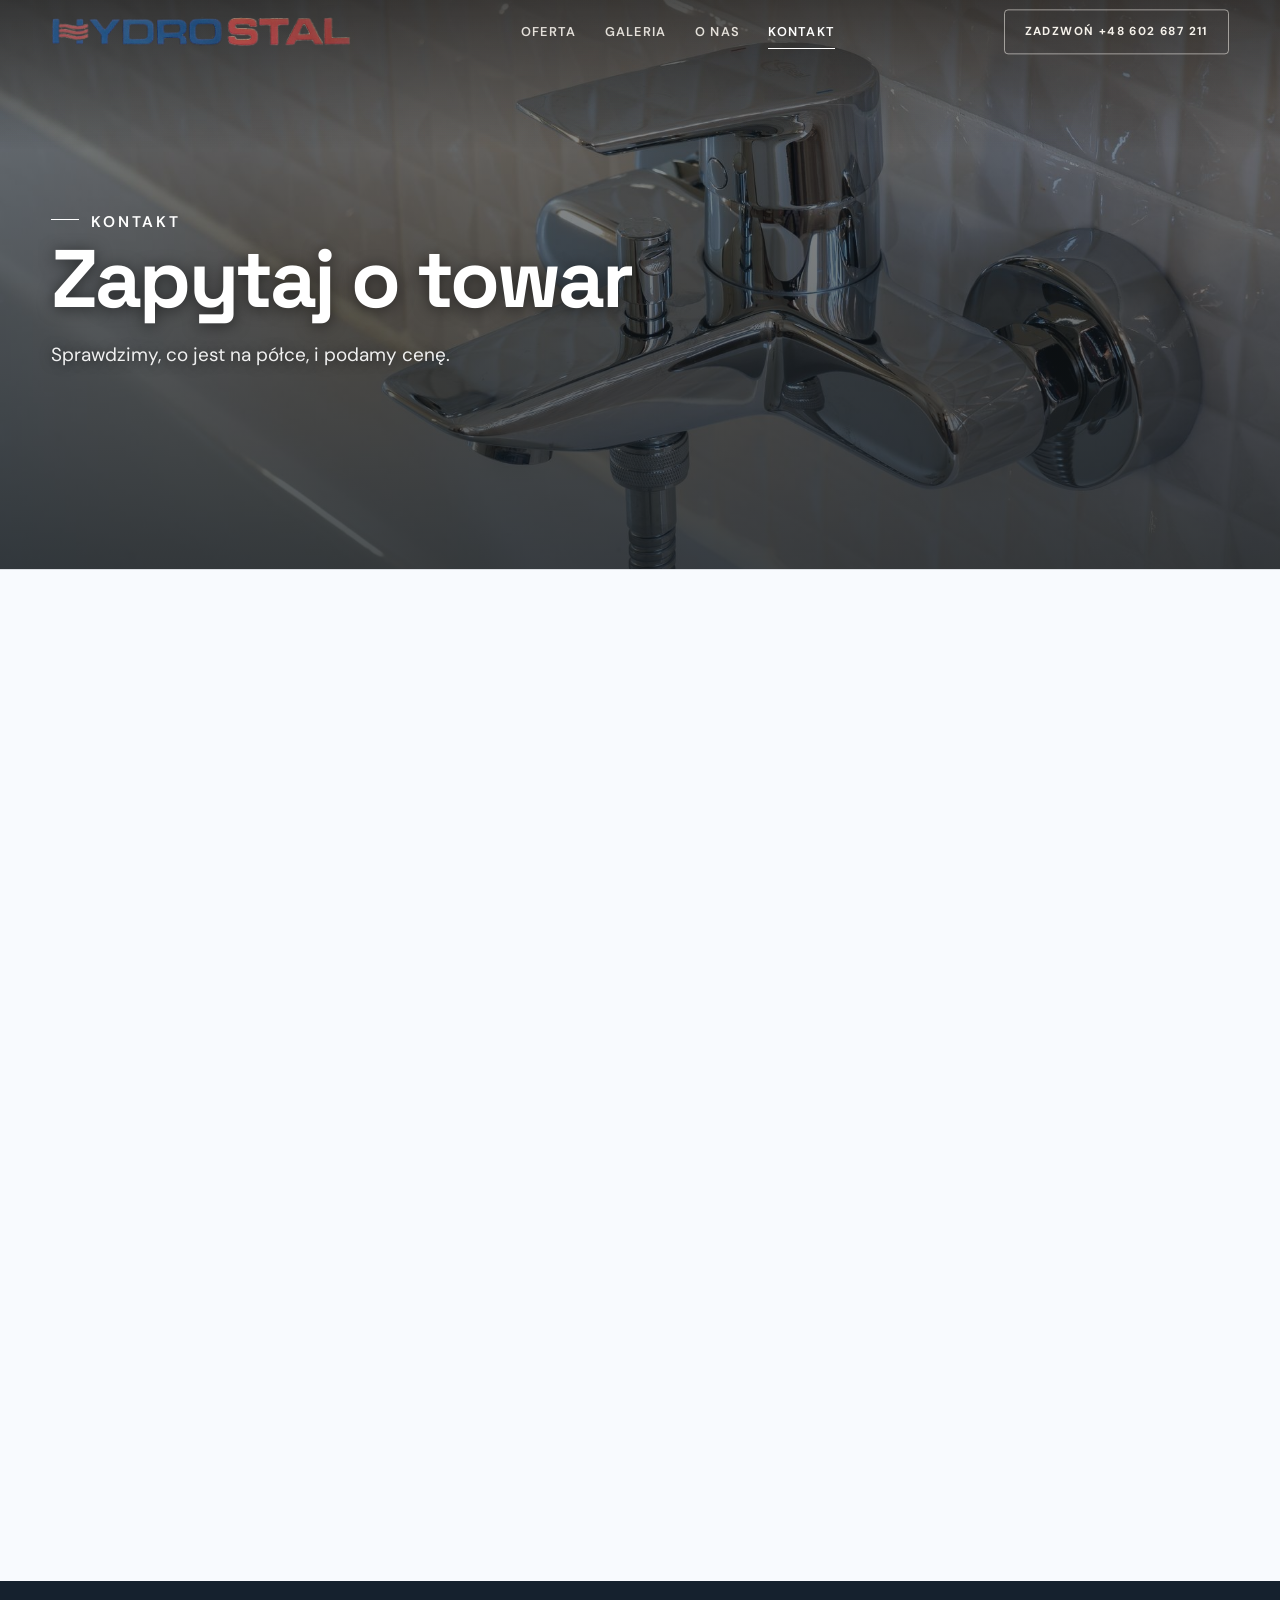
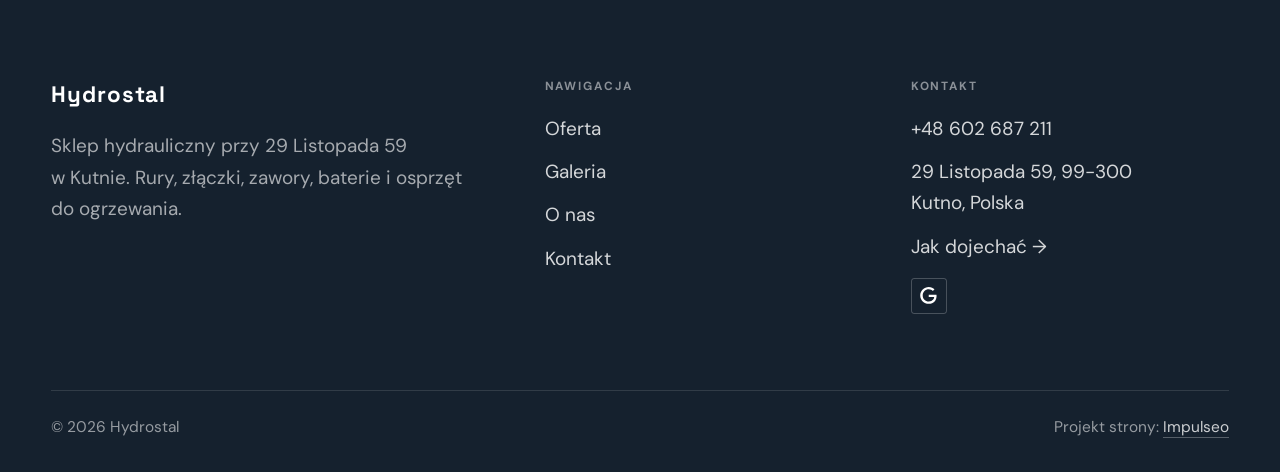
==== kontakt.html @ 4e2a960d "Strona demo: hydrostal" ====
<!DOCTYPE html>
<html lang="pl">
<head>
<meta charset="UTF-8">
<meta name="viewport" content="width=device-width, initial-scale=1.0">
<title>Kontakt - Hydrostal</title>
<meta name="description" content="Kontakt Hydrostal - 29 Listopada 59, 99-300 Kutno, Polska">
<link rel="canonical" href="https://kris20032.github.io/hydrostal/kontakt.html">
<meta name="robots" content="noindex, nofollow">
<meta property="og:type" content="website">
<meta property="og:locale" content="pl_PL">
<meta property="og:site_name" content="Hydrostal">
<meta property="og:title" content="Kontakt - Hydrostal">
<meta property="og:description" content="Kontakt Hydrostal - 29 Listopada 59, 99-300 Kutno, Polska">
<meta property="og:url" content="https://kris20032.github.io/hydrostal/kontakt.html">
<meta property="og:image" content="https://kris20032.github.io/hydrostal/img/og.jpg">
<meta property="og:image:width" content="1200">
<meta property="og:image:height" content="630">
<meta name="twitter:card" content="summary_large_image">
<link rel="preconnect" href="https://fonts.googleapis.com">
<link rel="preconnect" href="https://fonts.gstatic.com" crossorigin>
<link href="https://fonts.googleapis.com/css2?family=Space+Grotesk:wght@500;600;700&family=DM+Sans:opsz,wght@9..40,400;9..40,500;9..40,600&display=swap" rel="stylesheet">
<link rel="stylesheet" href="assets/styles.css?v=6cb16c4a">
</head>
<body>

<header class="nav">
  <div class="wrap nav-inner">
    <a class="brand brand-has-logo" href="index.html"><img class="brand-logo" src="img/logo.png" alt="Hydrostal" width="640" height="66" decoding="async"></a>
    <nav class="nav-links">
      <a href="oferta.html">Oferta</a>
      <a href="realizacje.html">Galeria</a>
      <a href="o-nas.html">O nas</a>
      <a href="kontakt.html" class="active" aria-current="page">Kontakt</a>
      <a href="tel:+48602687211" class="btn btn-accent">Zadzwoń +48 602 687 211</a>
    </nav>
    <button class="nav-toggle" aria-label="Menu"><span></span><span></span><span></span></button>
  </div>
</header>

<main>
<section class="pagehead">
  <img src="img/g5.jpg" alt="Hydrostal - sklep przy 29 Listopada 59 w Kutnie" width="1880" height="1253" decoding="async">
  <div class="wrap">
    <span class="eyebrow">Kontakt</span>
    <h1>Zapytaj o towar</h1>
    <p>Sprawdzimy, co jest na półce, i podamy cenę.</p>
  </div>
</section>
<section>
  <div class="wrap contact-grid">
    <div class="reveal">
      <span class="eyebrow">Dane kontaktowe</span>
      <h2 style="margin:var(--space-4) 0 var(--space-6)">Hydrostal</h2>
      <div class="info-list">
        <div class="info-row"><div class="ic"><svg class="ico-tel" width="16" height="16" viewBox="0 0 24 24" fill="none" aria-hidden="true"><path d="M6.6 10.8a15.5 15.5 0 0 0 6.6 6.6l2.2-2.2a1 1 0 0 1 1-.24 11.4 11.4 0 0 0 3.6.58 1 1 0 0 1 1 1V20a1 1 0 0 1-1 1A17 17 0 0 1 3 4a1 1 0 0 1 1-1h3.5a1 1 0 0 1 1 1c0 1.25.2 2.46.58 3.6a1 1 0 0 1-.25 1l-2.23 2.2Z" fill="currentColor"/></svg></div><div><div class="lbl">Telefon</div><a class="val" href="tel:+48602687211">+48 602 687 211</a></div></div>
        <div class="info-row"><div class="ic"><svg class="ico-pin" width="16" height="16" viewBox="0 0 24 24" fill="none" aria-hidden="true"><path d="M12 21s7-6.1 7-11.5A7 7 0 0 0 5 9.5C5 14.9 12 21 12 21Z" stroke="currentColor" stroke-width="1.6" fill="none"/><circle cx="12" cy="9.5" r="2.4" fill="currentColor"/></svg></div><div><div class="lbl">Adres</div><div class="val">29 Listopada 59, 99-300 Kutno, Polska</div></div></div>
      </div>
    </div>
    <div class="reveal">
      <div class="form">
        <h3 style="margin-bottom:var(--space-4)">Najszybciej telefonicznie</h3>
        <p class="muted" style="margin-bottom:var(--space-5)">Zadzwoń i powiedz, czego szukasz. Sprawdzimy, czy jest na półce, i podamy cenę.</p>
        <a href="tel:+48602687211" class="btn btn-accent" style="justify-content:center">Zadzwoń: +48 602 687 211 <span class="arr">→</span></a>
      </div>
    </div>
  </div>
</section>
<section style="padding-top:0">
  <div class="wrap reveal">
    <iframe class="map" title="Hydrostal - Kutno" src="https://maps.google.com/maps?q=52.2360229%2C19.3469349&z=15&output=embed" loading="lazy" referrerpolicy="no-referrer-when-downgrade"></iframe>
  </div>
</section>
</main>

<footer>
  <div class="wrap">
    <div class="foot-grid">
      <div class="foot-brand">
        <div class="name">Hydrostal</div>
        <p>Sklep hydrauliczny przy 29 Listopada 59 w Kutnie. Rury, złączki, zawory, baterie i osprzęt do ogrzewania.</p>
      </div>
      <div class="foot-col">
        <h4>Nawigacja</h4>
        <a href="oferta.html">Oferta</a>
        <a href="realizacje.html">Galeria</a>
        <a href="o-nas.html">O nas</a>
        <a href="kontakt.html">Kontakt</a>
      </div>
      <div class="foot-col">
        <h4>Kontakt</h4>
        <a href="tel:+48602687211">+48 602 687 211</a>
        <p>29 Listopada 59, 99-300 Kutno, Polska</p>
        <a href="https://maps.google.com/?cid=10590131412792620873&g_mp=Cidnb29nbGUubWFwcy5wbGFjZXMudjEuUGxhY2VzLlNlYXJjaFRleHQQAhgEIAA" target="_blank" rel="noopener">Jak dojechać →</a>
      <div class="foot-soc">
        <a class="soc" href="https://maps.google.com/?cid=10590131412792620873&g_mp=Cidnb29nbGUubWFwcy5wbGFjZXMudjEuUGxhY2VzLlNlYXJjaFRleHQQAhgEIAA" target="_blank" rel="noopener" aria-label="Google - Hydrostal"><svg viewBox="0 0 24 24" aria-hidden="true" focusable="false"><path d="M12.48 10.92v3.28h7.84c-.24 1.84-.853 3.187-1.787 4.133-1.147 1.147-2.933 2.4-6.053 2.4-4.827 0-8.6-3.893-8.6-8.72s3.773-8.72 8.6-8.72c2.6 0 4.507 1.027 5.907 2.347l2.307-2.307C18.747 1.44 16.133 0 12.48 0 5.867 0 .307 5.387.307 12s5.56 12 12.173 12c3.573 0 6.267-1.173 8.373-3.36 2.16-2.16 2.84-5.213 2.84-7.667 0-.76-.053-1.467-.173-2.053H12.48z" fill="currentColor"/></svg></a>
      </div>
      </div>
    </div>
    <div class="foot-bot">
      <span>© 2026 Hydrostal</span>
      <span>Projekt strony: <a class="foot-credit" href="https://impulseo.pl" target="_blank" rel="noopener">Impulseo</a></span>
    </div>
  </div>
</footer>
<div class="sticky-call"><a class="sc-call" href="tel:+48602687211"><svg class="ico-tel" width="16" height="16" viewBox="0 0 24 24" fill="none" aria-hidden="true"><path d="M6.6 10.8a15.5 15.5 0 0 0 6.6 6.6l2.2-2.2a1 1 0 0 1 1-.24 11.4 11.4 0 0 0 3.6.58 1 1 0 0 1 1 1V20a1 1 0 0 1-1 1A17 17 0 0 1 3 4a1 1 0 0 1 1-1h3.5a1 1 0 0 1 1 1c0 1.25.2 2.46.58 3.6a1 1 0 0 1-.25 1l-2.23 2.2Z" fill="currentColor"/></svg> Zadzwoń</a><a class="sc-quote" href="kontakt.html">Zadzwoń i zapytaj</a></div>
<div class="demo-wazne" data-do="2026-11-04" data-cykl="3" hidden><svg class="dw-ico" width="13" height="13" viewBox="0 0 24 24" fill="none" aria-hidden="true"><circle cx="12" cy="12" r="8.6" stroke="currentColor" stroke-width="1.8"/><path d="M12 7.2V12l3.3 2" stroke="currentColor" stroke-width="1.8" stroke-linecap="round"/></svg><span class="dw-txt"></span></div>

<script src="assets/main.js"></script>
</body>
</html>
---- assets/styles.css ----
/* ============================================================
   STOLBASZ — premium, architektoniczny B2B fit-out
   Jasna paleta, zero brązu. System wg premium-web-craft.
   Projekt strony: Impulseo (impulseo.pl)
   ============================================================ */

:root{
  /* PALETA — jasna, architektoniczna, chłodna */
  --paper:#F4F6F8;          /* główne tło */
  --paper-2:#E7EBEF;        /* sekcje alternatywne (chłodny jasny szary) */
  --paper-3:#E7EBEF;        /* delikatne wypełnienia */
  --ink:#15212E;            /* tekst główny — chłodny grafit */
  --ink-soft:#243443;       /* nagłówki drugorzędne */
  --muted:#6B7785;          /* tekst poboczny */
  --line:rgba(21,33,46,.12);/* hairline */
  --accent:#E8A317;         /* stonowany petrol-slate — jedyny akcent */
  --accent-d:#C9870C;
  --accent-soft:rgba(232,163,23,.10);
  --dark:#15212E;           /* sekcje ciemne (stopka/CTA) */

  /* HOVER ZDJĘĆ — JEDEN standard dla całego silnika (decyzja K. 04.08.2026, artefakt z wariantami).
     AKTUALNE (K.+Szymon 09.08.2026, wybór z artefaktu 6 wariantów): zoom 1.05 przy 1.4s -
     przy tak długim czasie mocniejszy kadr NIE skacze, tylko „oddycha". Poprzedni standard
     (1.02 / .55s z 04.08) odbierany jako dynamiczny i szybki.
     Spoczynek lekko przygaszony, ale TYLKO tam, gdzie jest mysz (@media hover:hover) —
     na telefonie zdjęcia zostają w pełnej jasności. */
  --img-zoom:1.05;                   /* K.+Szymon 09.08: wariant F z artefaktu porównawczego */
  --img-rest:brightness(.95) saturate(.99);
  --img-hot:brightness(1.06) saturate(1.05);
  --img-dur:1.4s;                    /* K.+Szymon 09.08 (wariant F): powoli = elegancko */
  --img-ease:cubic-bezier(.16,.84,.44,1);  /* miękki ogon, efekt „oddychania" */

  /* ODSTĘPY — skala 4/8 */
  --space-1:4px; --space-2:8px; --space-3:12px; --space-4:16px; --space-5:24px;
  --space-6:32px; --space-7:48px; --space-8:64px; --space-9:96px; --space-10:128px;

  /* TYPOGRAFIA — fluid clamp() (skala podbita 16.07.2026: większe, czytelniejsze litery — uwaga Adama) */
  --text-sm:clamp(.9rem,.87rem + .12vw,1rem);
  --text-base:clamp(1.08rem,1.04rem + .18vw,1.2rem);
  --text-lg:clamp(1.24rem,1.15rem + .34vw,1.44rem);
  --text-h3:clamp(1.34rem,1.22rem + .55vw,1.66rem);
  --text-h2:clamp(2.1rem,1.66rem + 2.1vw,3.1rem);
  --text-h1:clamp(2.9rem,2.1rem + 4vw,5.1rem);

  /* PROMIENIE — architektoniczne, raczej ostre */
  --r-sm:3px; --r-md:6px; --r-lg:10px;

  /* RUCH */
  --ease:cubic-bezier(.25,.46,.45,.94); --dur:.24s;

  /* CIENIE — miękkie, warstwowe */
  --sh-sm:0 1px 2px rgba(16,24,32,.04), 0 2px 8px rgba(16,24,32,.05);
  --sh-md:0 2px 6px rgba(16,24,32,.05), 0 12px 28px -8px rgba(16,24,32,.12);
  --sh-lg:0 6px 14px rgba(16,24,32,.07), 0 26px 56px -18px rgba(16,24,32,.22);

  --hairline:1px solid var(--line);

  --font-display:'Space Grotesk','Inter',sans-serif;
  --font-body:'DM Sans','Inter',sans-serif;
}

*{box-sizing:border-box;margin:0;padding:0}
html{scroll-behavior:smooth}
body{
  font-family:var(--font-body);
  font-size:var(--text-base);
  line-height:1.65;
  color:var(--ink);
  background:var(--paper);
  -webkit-font-smoothing:antialiased;
  text-rendering:optimizeLegibility;
}
img{max-width:100%;height:auto;display:block}  /* height:auto = width/height z atrybutów trzyma proporcje (TOP#12) */
a{color:inherit;text-decoration:none}

.wrap{width:min(92%,1180px);margin-inline:auto}
section{padding-block:clamp(52px,6.5vw,96px)}

h1,h2,h3{font-family:var(--font-display);font-weight:700;line-height:1.08;letter-spacing:-.02em;color:var(--ink)}
h1{font-size:var(--text-h1);letter-spacing:-.035em}
h2{font-size:var(--text-h2);letter-spacing:-.025em}
h3{font-size:var(--text-h3)}
/* MIARA — długość wiersza. WCAG 2.2 SC 1.4.8: max 80 znaków; Butterick: 45–90.
   68ch daje realnie 72–78 znaków polskiego tekstu, czyli z zapasem pod granicą.
   Wcześniej limit miał TYLKO <p> — <li>, <blockquote> i <dd> nie miały żadnego,
   i to jedyny powód, dla którego 23 bloki na dwóch oddanych stronach jadą po
   83–106 znaków w wierszu (pomiar 07.08.2026, bramka `miara`).
   ⚠️ Listy i definicje ograniczamy TYLKO bez klasy: `ul`/`ol` z klasą to u nas
   układ (siatki kafli, menu), a nie tekst ciągły — tam miarę wyznacza układ. */
/* 60ch, nie 68ch (K. 10.08): po zmianie fontów na węższe kroje (DM Sans i spółka)
   w 68ch mieściło się ~90 znaków - bramka pikselowa słusznie zgłaszała przekroczenie
   granicy 80. Pomiar na żywej przeglądarce: 60ch = 90 znaków, 53ch = ~78 znaków, czyli normę WCAG 1.4.8. */
:root{ --miara:53ch }
p{max-width:min(100%,var(--miara))}
blockquote,
ul:not([class])>li, ol:not([class])>li,
dl:not([class])>dd{max-width:min(100%,var(--miara))}

/* ⚠️ Świadomie BEZ wyjątku `.tile p,.card p,.svc p{max-width:none}`, choć nasuwa się sam:
   te akapity BYŁY już ograniczone (stare `p{max-width:65ch}`), więc „wyjątek" nie odblokowałby
   niczego nowego — tylko ROZLUŹNIŁ stan sprzed zmiany na wszystkich demach naraz.
   `figcaption` żadna z reguł wyżej nie dotyczy, więc też nie potrzebuje zwolnienia. */

/* ŁAMANIE. `balance` wyrównuje długości wierszy w nagłówku, `pretty` pilnuje ostatniego
   wiersza akapitu, żeby nie został w nim jeden wyraz. Obsługiwane od Chrome 117 /
   Safari 17.5; starsze przeglądarki po prostu ignorują tę własność.
   `text-wrap:pretty` nie występowało dotąd ANI RAZ w silniku ani w repo klientów. */
h1,h2,h3,.lead,.lede{text-wrap:balance}
p,li,blockquote,dd{text-wrap:pretty}

.eyebrow{
  font-family:var(--font-body);
  font-size:var(--text-sm);
  font-weight:600;
  letter-spacing:.18em;
  text-transform:uppercase;
  color:var(--accent);
  display:inline-flex;align-items:center;gap:var(--space-3);
}
/* flex:none + margin-top = kreska trzyma się PIERWSZEJ linii. Wcześniej align-items:center
   centrowało ją względem całego bloku i przy zawinięciu (długi kicker typu
   „…WNĘTRZ · LESZNO · OD 2019") druga linia lądowała z brzydkim wcięciem. */
.eyebrow{align-items:flex-start}
.eyebrow>*,.eyebrow{text-wrap:balance}   /* dlugi kicker lamal sie na sierote typu samo „2019" w drugiej linii */
.eyebrow::before{content:"";width:28px;height:1px;background:var(--accent);display:inline-block;flex:none;margin-top:.62em}

.muted{color:var(--muted)}
.lead{font-size:var(--text-lg);line-height:1.55;color:var(--ink-soft);max-width:50ch}

/* ---------- BUTTONS ---------- */
.btn{
  display:inline-flex;align-items:center;gap:var(--space-2);
  font-weight:600;font-size:var(--text-sm);letter-spacing:.02em;
  padding:var(--space-4) var(--space-6);
  border-radius:var(--r-sm);
  transition:transform var(--dur) var(--ease),box-shadow var(--dur) var(--ease),background var(--dur) var(--ease);
  cursor:pointer;border:1px solid transparent;
}
.btn-accent{background:var(--accent);color:#fff;box-shadow:var(--sh-sm)}
.btn-accent:hover{background:var(--accent-d);transform:translateY(-2px);box-shadow:var(--sh-md)}
.btn-accent:active{transform:translateY(0);box-shadow:var(--sh-sm)}
.btn-ghost{background:transparent;color:var(--ink);border-color:var(--line)}
.btn-ghost:hover{border-color:var(--accent);color:var(--accent);transform:translateY(-2px)}
.btn-light{background:#fff;color:var(--ink);box-shadow:var(--sh-sm)}
.btn-light:hover{transform:translateY(-2px);box-shadow:var(--sh-md)}
.btn .arr{transition:transform var(--dur) var(--ease)}
.btn:hover .arr{transform:translateX(4px)}

/* ---------- NAV ---------- */
.nav{
  position:sticky;top:0;z-index:50;
  background:color-mix(in srgb,var(--paper) 88%,transparent);
  backdrop-filter:saturate(140%) blur(10px);
  border-bottom:var(--hairline);
}
.nav-inner{display:flex;align-items:center;justify-content:space-between;gap:var(--space-5);height:72px}
/* ANTY-NACHODZENIE (K. 05.08.2026): długa nazwa firmy + przycisk z pełnym numerem nie mieściły się w pasku
   i flex ściskał linki PONIŻEJ ich treści - "Kontakt" wchodził na ramkę "Zadzwoń +48 ...". Teraz ustępuje
   nazwa marki (skrót wielokropkiem), a menu i przycisk nigdy się nie kurczą ani nie zachodzą na siebie. */
.brand{display:flex;flex-direction:column;line-height:1;min-width:0;flex:0 1 auto}
.brand .name{font-family:var(--font-display);font-weight:800;font-size:1.35rem;letter-spacing:.04em;white-space:nowrap;overflow:hidden;text-overflow:ellipsis}
.brand .sub{font-size:.62rem;letter-spacing:.34em;text-transform:uppercase;color:var(--muted);margin-top:5px;white-space:nowrap;overflow:hidden;text-overflow:ellipsis}
.nav-links{display:flex;align-items:center;gap:var(--space-6);flex:0 0 auto}
.nav-links a{font-size:var(--text-sm);font-weight:500;color:var(--ink-soft);position:relative;padding-block:4px;white-space:nowrap;transition:color var(--dur) var(--ease)}
.nav-links a::after{content:"";position:absolute;left:0;bottom:0;width:0;height:1.5px;background:var(--accent);transition:width var(--dur) var(--ease)}
.nav-links a:hover,.nav-links a.active{color:var(--ink)}
.nav-links a:hover::after,.nav-links a.active::after{width:100%}
.nav-links .btn{padding:var(--space-2) var(--space-5)}
/* przyciski w nav: właściwy kolor (przebij .nav-links a) + bez podkreślenia */
.nav-links a.btn-accent{color:#fff}
.nav-links a.btn-ghost,.nav-links a.btn-light{color:var(--ink)}
/* CTA w pasku: NIE podkreślenie spod linków menu, ale ten sam przelatujący błysk,
   co na wszystkich innych przyciskach (zgłoszenie K. 13.08.2026 - „na hero jest efekt
   światła przechodzącego przez przycisk, na navbarze go nie ma, a mają być identyczne").
   Reguła `.nav-links a::after` jest silniejsza od `.btn::after`, więc trzeba jej
   geometrię wyzerować i wpisać połysk z nazwy - samo `display:none` gasiło efekt. */
.nav-links a.btn::after{
  display:block;content:"";position:absolute;inset:0;z-index:-1;pointer-events:none;
  width:auto;height:auto;border-radius:inherit;   /* kasuje geometrię podkreślenia (width:0;height:1.5px) */
  background:linear-gradient(100deg,transparent 32%,rgba(255,255,255,.20) 50%,transparent 68%);
  translate:-120% 0}
@media (prefers-reduced-motion:no-preference){
  .nav-links a.btn:hover::after{translate:120% 0;transition:translate .75s var(--mt-ease,cubic-bezier(.16,.84,.44,1))}
}
.nav-toggle{display:none;background:none;border:none;cursor:pointer;flex-direction:column;gap:5px;padding:8px}
.nav-toggle span{width:24px;height:2px;background:var(--ink);transition:var(--dur)}
/* Ciasny zakres MIĘDZY menu mobilnym a pełnym pulpitem: zbijamy odstępy i nazwę marki,
   żeby wszystko zmieściło się naturalnie, zanim w ogóle dojdzie do skracania wielokropkiem. */
@media(max-width:1280px) and (min-width:921px){
  .nav-links{gap:var(--space-4)}
  .nav-links .btn{padding:var(--space-2) var(--space-4)}
  .brand .name{font-size:1.15rem}
}

/* ---------- HERO (split) ---------- */
.hero{position:relative;overflow:hidden;border-bottom:var(--hairline)}
.hero-grid{display:grid;grid-template-columns:1.05fr .95fr;gap:clamp(24px,4vw,60px);align-items:center;
  padding-block:clamp(36px,4.5vw,64px)}
.hero-copy .eyebrow{margin-bottom:var(--space-5)}
.hero-copy h1{margin-bottom:var(--space-5)}
.hero-copy .lead{margin-bottom:var(--space-7)}
.hero-actions{display:flex;flex-wrap:wrap;gap:var(--space-4)}
.hero-art{position:relative;aspect-ratio:4/3;border-radius:var(--r-lg);overflow:hidden;box-shadow:var(--sh-lg)}
.hero-art img{width:100%;height:100%;object-fit:cover}
.hero-art::after{content:"";position:absolute;inset:0;background:linear-gradient(180deg,transparent 55%,rgba(18,24,28,.28))}
.hero-badge{position:absolute;left:var(--space-5);bottom:var(--space-5);z-index:2;
  background:rgba(252,252,251,.94);backdrop-filter:blur(4px);
  border-radius:var(--r-md);padding:var(--space-4) var(--space-5);box-shadow:var(--sh-md);max-width:78%}
.hero-badge strong{display:block;font-family:var(--font-display);font-size:1rem;letter-spacing:-.01em}
.hero-badge span{font-size:var(--text-sm);color:var(--muted)}

/* ---------- HERO duży / kinowy (strona główna) ---------- */
.hero-cine{position:relative;min-height:clamp(560px,82vh,840px);min-height:clamp(560px,82svh,840px);display:flex;align-items:center;overflow:hidden;border-bottom:var(--hairline)}
.hero-cine>img{position:absolute;inset:0;width:100%;height:100%;object-fit:cover;z-index:0}
.hero-cine::after{content:"";position:absolute;inset:0;z-index:1;
  background:linear-gradient(95deg,rgba(13,18,23,.86) 0%,rgba(13,18,23,.64) 32%,rgba(13,18,23,.24) 62%,rgba(13,18,23,.04) 100%)}
.hero-cine .wrap{position:relative;z-index:2;padding-block:var(--space-8)}
.hero-cine .hero-copy{max-width:660px}
.hero-cine .eyebrow{color:#fff;margin-bottom:var(--space-5)}
.hero-cine .eyebrow::before{background:#fff}
.hero-cine h1{color:#fff;margin-bottom:var(--space-5);font-size:clamp(2.9rem,2rem + 4.4vw,5.2rem);text-wrap:balance}
.hero-cine .lead{color:rgba(255,255,255,.92);max-width:48ch;margin-bottom:var(--space-7)}
.hero-cine .hero-actions{display:flex;flex-wrap:wrap;gap:var(--space-4)}
/* NISKIE OKNO (laptop z dokiem i paskami przeglądarki ma ~700-780 px wysokości widoku):
   H1 do 5.2rem + długi lead nie mieściły się i przyciski wypadały POD krawędź ekranu -
   klient widział stronę bez ani jednego CTA. Skalujemy w dół, zamiast przycinać treść. */
@media(min-width:821px) and (max-height:820px){
  .hero-cine{min-height:clamp(520px,94svh,780px)}
  .hero-cine .wrap{padding-block:var(--space-6)}
  .hero-cine h1{font-size:clamp(2.2rem,1.5rem + 2.6vw,3.6rem);margin-bottom:var(--space-4)}
  .hero-cine .eyebrow{margin-bottom:var(--space-4)}
  .hero-cine .lead{margin-bottom:var(--space-5);max-width:44ch}
}
@media(max-width:680px){
  .hero-cine{min-height:clamp(520px,76vh,640px);min-height:clamp(520px,76svh,640px);align-items:flex-end}
  .hero-cine::after{background:linear-gradient(0deg,rgba(13,18,23,.9) 6%,rgba(13,18,23,.45) 55%,rgba(13,18,23,.25) 100%)}
  .hero-cine .wrap{padding-bottom:var(--space-9)}
  /* TELEFON (~90% oglądających): lead potrafił zająć 8 linii i zepchnąć CTA poza pierwszy ekran.
     Zwężamy interlinię i skalę - treści nie ucinamy, bo to ona sprzedaje. */
  .hero-cine .lead{font-size:.98rem;line-height:1.5;margin-bottom:var(--space-5)}
  .hero-cine .eyebrow{font-size:.72rem;letter-spacing:.13em;margin-bottom:var(--space-4)}
  .hero-cine .eyebrow::before{width:20px}
  .hero-cine h1{margin-bottom:var(--space-4)}
}

/* full-bleed hero variant (podstrony) */
.pagehead{position:relative;min-height:46vh;min-height:46svh;display:flex;align-items:flex-end;overflow:hidden;border-bottom:var(--hairline)}
.pagehead img{position:absolute;inset:0;width:100%;height:100%;object-fit:cover}
/* 10.08.2026 (decyzja K.): mocniejsze przyciemnienie + cień pod tekstem. Bramka mierzyła na
   nagłówkach podstron 3,38-3,43:1 przy wymaganych 4,5 — jasne zdjęcie (hala, śnieg, niebo)
   podchodziło pod biały tekst. Zdjęcia klientów są różne, więc kontrast musi dawać WARSTWA,
   a nie szczęśliwy dobór kadru. */
.pagehead::after{content:"";position:absolute;inset:0;background:linear-gradient(180deg,rgba(18,24,28,.40),rgba(18,24,28,.76))}
.pagehead .wrap{position:relative;z-index:2;padding-block:var(--space-9);color:#fff}
.pagehead h1{color:#fff;max-width:18ch;text-shadow:0 2px 16px rgba(0,0,0,.55)}
.pagehead .eyebrow{color:#fff}
.pagehead .eyebrow::before{background:#fff}
.pagehead p{color:rgba(255,255,255,.92);margin-top:var(--space-4);max-width:54ch;text-shadow:0 1px 12px rgba(0,0,0,.5)}

/* ---------- STRIP (pasek skrótów / liczby) ---------- */
.strip{background:var(--dark);color:#fff}
/* PASEK HASEŁ — standard 04.08.2026 (decyzja K.): 5 haseł w JEDNYM rzędzie, tekst WYŚRODKOWANY,
   węższe marginesy boczne niż reszta strony (pasek ma iść szerzej), równe wysokości kolumn. */
.strip .wrap{width:min(96%,1440px);display:grid;grid-template-columns:repeat(5,1fr);
  gap:var(--space-5);padding-block:var(--space-7);align-items:stretch}
.strip .item .k{font-family:var(--font-display);font-size:clamp(1.05rem,.82rem + .85vw,1.55rem);
  font-weight:800;letter-spacing:-.02em;color:#fff;line-height:1.18;text-wrap:balance}
.strip .item .v{font-size:var(--text-sm);color:rgba(255,255,255,.66);margin-top:var(--space-2);line-height:1.4}
.strip .item{border-left:2px solid var(--accent);padding-inline:var(--space-4);
  text-align:center;display:flex;flex-direction:column;justify-content:center}
/* liczba kolumn = liczba haseł, żeby ostatnie nie zostawało samo w drugim rzędzie.
   Klasę n-N nadaje multipage.py; domyślnie (bez klasy) pasek jest 5-kolumnowy. */
.strip.n-2 .wrap{grid-template-columns:repeat(2,1fr)}
.strip.n-3 .wrap{grid-template-columns:repeat(3,1fr)}
.strip.n-4 .wrap{grid-template-columns:repeat(4,1fr);gap:var(--space-6)}
.strip.n-4 .item .k{font-size:clamp(1.3rem,1rem + 1.1vw,2rem)}
.strip.n-6 .wrap{grid-template-columns:repeat(6,1fr);gap:var(--space-4)}
.strip.n-6 .item .k{font-size:clamp(.98rem,.8rem + .7vw,1.35rem)}
/* równe łamanie: zamiast "długa linia + jedno słowo" obie linie zbliżonej długości */
.strip .item .k{text-wrap:balance}

/* ---------- SECTION HEAD ---------- */
.head{max-width:48rem;margin-bottom:var(--space-8)}
.head.center{margin-inline:auto;text-align:center}
.head .eyebrow{margin-bottom:var(--space-4)}
.head h2{margin-bottom:var(--space-4)}
.head p{color:var(--muted);font-size:var(--text-lg);line-height:1.55}
.head.center p{margin-inline:auto}

/* ---------- INTRO SPLIT ---------- */
.split{display:grid;grid-template-columns:.92fr 1.08fr;gap:clamp(28px,5vw,80px);align-items:center}
.split.rev{grid-template-columns:1.08fr .92fr}
.split.rev .split-art{order:-1}
.split-art{position:relative;aspect-ratio:5/4;border-radius:var(--r-lg);overflow:hidden;box-shadow:var(--sh-lg)}
.split-art img{width:100%;height:100%;object-fit:cover}
.split-copy h2{margin-bottom:var(--space-5)}
.split-copy p+p{margin-top:var(--space-4)}
.split-copy .btn{margin-top:var(--space-6)}

/* ---------- SERVICES (zakres) ---------- */
.svc-grid{display:grid;grid-template-columns:repeat(auto-fit,minmax(280px,1fr));gap:var(--space-5)}
.svc{background:#fff;border:var(--hairline);border-radius:var(--r-md);padding:var(--space-7) var(--space-6);
  transition:transform var(--dur) var(--ease),box-shadow var(--dur) var(--ease),border-color var(--dur) var(--ease);
  position:relative;overflow:hidden}
.svc::before{content:"";position:absolute;left:0;top:0;width:3px;height:0;background:var(--accent);transition:height var(--dur) var(--ease)}
.svc:hover{transform:translateY(-4px);box-shadow:var(--sh-md);border-color:transparent}
.svc:hover::before{height:100%}
.svc .ic{font-family:var(--font-display);font-size:.8rem;font-weight:700;letter-spacing:.12em;color:var(--accent);margin-bottom:var(--space-4)}
.svc h3{margin-bottom:var(--space-3);font-size:1.22rem}
.svc p{color:var(--muted);font-size:var(--text-base);line-height:1.6}

/* big detailed service rows */
.svc-row{display:grid;grid-template-columns:.8fr 1.2fr;gap:clamp(20px,4vw,60px);align-items:center;padding-block:var(--space-8)}
.svc-row+.svc-row{border-top:var(--hairline)}
.svc-row.rev{grid-template-columns:1.2fr .8fr}
/* Naprzemienny układ wierszy oferty: co drugi wiersz ma zdjęcie po PRAWEJ.
   Było `order:-1` — martwy kod, bo zdjęcie i tak jest pierwszym dzieckiem w HTML,
   więc wszystkie wiersze wyglądały identycznie (zdjęcie zawsze z lewej), a `rev`
   zmieniało tylko szerokość kolumn. Znalezione 29.07.2026 przy różnicowaniu kierunków
   animacji (pomiar pozycji: art.mid 390/502 przy row.mid 756 — zawsze lewa strona). */
.svc-row.rev .svc-row-art{order:2}
.svc-row-art{aspect-ratio:4/3;border-radius:var(--r-md);overflow:hidden;box-shadow:var(--sh-md)}
.svc-row-art img{width:100%;height:100%;object-fit:cover}
.svc-row h3{font-size:1.5rem;margin-bottom:var(--space-4)}
.svc-row .num{font-family:var(--font-display);font-size:.85rem;font-weight:700;letter-spacing:.14em;color:var(--accent);display:block;margin-bottom:var(--space-3)}
.svc-row ul{list-style:none;margin-top:var(--space-4);display:flex;flex-direction:column;gap:var(--space-2)}
.svc-row li{position:relative;padding-left:var(--space-5);color:var(--muted);font-size:var(--text-base)}
.svc-row li::before{content:"";position:absolute;left:0;top:.62em;width:8px;height:1px;background:var(--accent)}

/* ---------- GALLERY (realizacje) ---------- */
.gallery{display:grid;grid-template-columns:repeat(12,1fr);gap:var(--space-4);grid-auto-rows:200px}
/* GALERIA MASONRY — pionowe zdjęcia (portrety beauty/wellness) bez przycinania: kolumny, height auto */
.gallery-masonry{column-count:3;column-gap:var(--space-4)}
@media(max-width:900px){.gallery-masonry{column-count:2}}
@media(max-width:560px){.gallery-masonry{column-count:1}}
.gallery-masonry .m-tile{break-inside:avoid;margin:0 0 var(--space-4);padding:0;position:relative;overflow:hidden;border-radius:var(--r-md);border:1px solid var(--line)}
.gallery-masonry .m-tile img{width:100%;height:auto;display:block}
.gallery-masonry .m-tile .cap{position:absolute;left:0;right:0;bottom:0;padding:var(--space-4);color:#fff;background:linear-gradient(0deg,rgba(0,0,0,.55),transparent);font-size:var(--text-sm)}
.gallery-masonry .m-tile .cap small{display:block;font-weight:400;opacity:.78;letter-spacing:.04em;text-transform:uppercase;font-size:.66rem;margin-top:3px}
.tile{position:relative;overflow:hidden;border-radius:var(--r-md);box-shadow:var(--sh-sm);
  transition:transform var(--dur) var(--ease),box-shadow var(--dur) var(--ease)}
.tile img{width:100%;height:100%;object-fit:cover;
  transition:transform var(--img-dur) var(--img-ease),filter var(--img-dur) var(--img-ease)}
.tile:hover{box-shadow:var(--sh-md)}
.tile .cap{position:absolute;left:0;right:0;bottom:0;padding:var(--space-5) var(--space-4) var(--space-4);
  /* mocniejszy spad + cien pod tekstem: na JASNYCH zdjeciach klienta (biale fronty, sciany)
     slaby gradient dawal kontrast ~1.5:1 zamiast wymaganych 3.6:1 (bramka wygladu, 10.08.2026) */
  background:linear-gradient(transparent 10%,rgba(18,24,28,.55) 40%,rgba(18,24,28,.88) 68%,rgba(18,24,28,.99));color:#fff;
  text-shadow:0 1px 2px rgba(0,0,0,.85),0 2px 10px rgba(0,0,0,.55);
  font-size:var(--text-sm);font-weight:600;letter-spacing:.01em;
  opacity:0;transform:translateY(8px);transition:var(--dur) var(--ease)}
.tile:hover .cap{opacity:1;transform:translateY(0)}
.tile .cap small{display:block;font-weight:400;opacity:.78;letter-spacing:.04em;text-transform:uppercase;font-size:.66rem;margin-top:3px}
/* bento spans */
.t-wide{grid-column:span 6}
.t-tall{grid-column:span 6;grid-row:span 2}
.t-std{grid-column:span 6}
.t-third{grid-column:span 4}
.t-two3{grid-column:span 8}

/* ---------- TRUST / WIARYGODNOŚĆ ---------- */
.trust{background:var(--paper-2)}
.trust-grid{display:grid;grid-template-columns:repeat(auto-fit,minmax(240px,1fr));gap:var(--space-5);margin-top:var(--space-7)}
.trust-card{background:#fff;border-radius:var(--r-md);padding:var(--space-7) var(--space-6);box-shadow:var(--sh-sm);border-top:3px solid var(--accent)}
.trust-card .big{font-family:var(--font-display);font-size:clamp(1.8rem,1.3rem + 1.6vw,2.6rem);font-weight:800;letter-spacing:-.02em;color:var(--ink);line-height:1}
.trust-card h3{font-size:1.12rem;margin:var(--space-3) 0 var(--space-2)}
.trust-card p{color:var(--muted);font-size:var(--text-base);line-height:1.55}

/* ---------- CTA band ---------- */
.cta{background:var(--dark);color:#fff;position:relative;overflow:hidden}
/* telefon w CTA: na ciemnym tle biały (domyślnie), rodziny z JASNYM tłem CTA
   nadpisują to u siebie - wcześniej kolor siedział w stylu inline i wygrywał z rodziną. */
.cta .btn-ghost-cta{color:#fff;border-color:rgba(255,255,255,.3)}
.cta .wrap{display:grid;grid-template-columns:1.4fr .6fr;gap:var(--space-7);align-items:center;position:relative;z-index:2}
.cta h2{color:#fff;max-width:20ch}
.cta p{color:rgba(255,255,255,.74);margin-top:var(--space-4)}
.cta-actions{display:flex;flex-direction:column;gap:var(--space-3);align-items:flex-start}
.cta::before{content:"";position:absolute;right:-80px;top:-80px;width:360px;height:360px;border-radius:50%;
  background:radial-gradient(circle,var(--accent-soft),transparent 70%)}

/* ---------- CONTACT ---------- */
.contact-grid{display:grid;grid-template-columns:.85fr 1.15fr;gap:clamp(28px,4vw,56px);align-items:start}
.info-list{display:flex;flex-direction:column;gap:var(--space-2)}
.info-row{display:flex;gap:var(--space-4);align-items:flex-start;padding-block:var(--space-4);border-bottom:var(--hairline)}
.info-row .ic{flex:none;width:42px;height:42px;display:grid;place-items:center;border-radius:50%;
  background:var(--accent-soft);color:var(--accent);font-size:1.05rem}
.info-row .lbl{font-size:.72rem;letter-spacing:.14em;text-transform:uppercase;color:var(--muted)}
.info-row .val{font-weight:600;font-size:var(--text-base);margin-top:2px}
.info-row a.val:hover{color:var(--accent)}
.map{border:none;border-radius:var(--r-lg);box-shadow:var(--sh-md);width:100%;height:100%;min-height:380px;filter:grayscale(.2) contrast(1.02)}
.form{background:#fff;border:var(--hairline);border-radius:var(--r-lg);padding:clamp(24px,3vw,40px);box-shadow:var(--sh-sm)}
.form .fld{margin-bottom:var(--space-5)}
.form label{display:block;font-size:var(--text-sm);font-weight:600;margin-bottom:var(--space-2)}
.form input,.form textarea{width:100%;font-family:inherit;font-size:var(--text-base);color:var(--ink);
  padding:var(--space-4);border:var(--hairline);border-radius:var(--r-sm);background:var(--paper);transition:border-color var(--dur)}
.form input:focus,.form textarea:focus{outline:none;border-color:var(--accent);background:#fff}
.form textarea{resize:vertical;min-height:120px}
.form .note{font-size:var(--text-sm);color:var(--muted);margin-top:var(--space-3)}

/* ---------- FOOTER ---------- */
footer{background:var(--dark);color:#fff;padding-block:var(--space-9) var(--space-6)}
.foot-grid{display:grid;grid-template-columns:1.4fr 1fr 1fr;gap:var(--space-7);margin-bottom:var(--space-8)}
.foot-brand .name{font-family:var(--font-display);font-weight:800;font-size:1.4rem;letter-spacing:.04em}
.foot-brand p{color:rgba(255,255,255,.62);margin-top:var(--space-4);font-size:var(--text-base);max-width:38ch}
.foot-col h4{font-size:.74rem;letter-spacing:.16em;text-transform:uppercase;color:rgba(255,255,255,.5);margin-bottom:var(--space-4)}
.foot-col a,.foot-col p{display:block;color:rgba(255,255,255,.82);font-size:var(--text-base);margin-bottom:var(--space-3)}
.foot-col a:hover{color:#fff}
.foot-bot{border-top:1px solid rgba(255,255,255,.12);padding-top:var(--space-5);display:flex;justify-content:space-between;flex-wrap:wrap;gap:var(--space-3);
  font-size:var(--text-sm);color:rgba(255,255,255,.55)}
.foot-bot a:hover{color:#fff}
/* Podpis w stopce = klikalny link do impulseo.pl (31.07.2026). Ma być WIDOCZNIE klikalny,
   ale nie krzyczeć - stąd sam kolor jaśniejszy + delikatne podkreślenie na najeździe. */
.foot-bot a.foot-credit{color:rgba(255,255,255,.78);text-decoration:none;border-bottom:1px solid rgba(255,255,255,.28)}
.foot-bot a.foot-credit:hover{color:#fff;border-bottom-color:#fff}

/* ---------- REVEAL ---------- */
.reveal{opacity:0;transform:translateY(22px);transition:opacity .6s var(--ease),transform .6s var(--ease)}
.reveal.in{opacity:1;transform:none}

/* ---------- RESPONSIVE ---------- */
@media(max-width:920px){
  .hero-grid,.split,.split.rev,.svc-row,.svc-row.rev,.cta .wrap,.contact-grid,.foot-grid{grid-template-columns:1fr}
  .split.rev .split-art,.svc-row.rev .svc-row-art{order:0}
  .hero-art{aspect-ratio:16/10;max-height:420px}
  .strip .wrap,.strip.n-2 .wrap,.strip.n-3 .wrap,.strip.n-4 .wrap,.strip.n-6 .wrap{grid-template-columns:repeat(2,1fr);gap:var(--space-6)}
  .strip .item .k,.strip.n-6 .item .k{font-size:clamp(1.3rem,1.1rem + 1vw,2rem)}
  .gallery{grid-auto-rows:180px}
  .t-wide,.t-tall,.t-std,.t-third,.t-two3{grid-column:span 6}
  .t-tall{grid-row:span 1}
  .cta-actions{flex-direction:row;flex-wrap:wrap}
  .foot-grid{gap:var(--space-6)}
}
@media(max-width:680px){
  .nav-links{position:fixed;inset:72px 0 auto 0;background:var(--paper);flex-direction:column;align-items:stretch;
    gap:0;padding:var(--space-4) 6%;border-bottom:var(--hairline);box-shadow:var(--sh-md);
    transform:translateY(-120%);transition:transform var(--dur) var(--ease)}
  .nav-links.open{transform:translateY(0)}
  .nav-links a{padding-block:var(--space-4);border-bottom:var(--hairline)}
  .nav-links .btn{margin-top:var(--space-3);justify-content:center}
  .nav-toggle{display:flex}
  .strip .wrap,.strip.n-2 .wrap,.strip.n-3 .wrap,.strip.n-4 .wrap,.strip.n-6 .wrap{grid-template-columns:1fr}
  .gallery{grid-template-columns:repeat(6,1fr)}
  .foot-grid{grid-template-columns:1fr}
}
@media(prefers-reduced-motion:reduce){
  /* audyt 09.08 TOP#14: samo skrócenie duration przy animacji INFINITE = stroboskop
     (pętla .01ms miga ekranem); iteration-count:1 gasi pętlę naprawdę. Pseudoelementy
     też - tła hero (gastro/studio) animują ::before/img, blanket na * ich nie łapał. */
  *,*::before,*::after{animation-duration:.01ms!important;animation-iteration-count:1!important;animation-delay:0s!important;transition:none!important}
  .reveal{opacity:1!important;transform:none!important}
  html{scroll-behavior:auto}
}

/* ============================================================
   PREMIUM LAYER — destylat deep-researchu branż (anty-AI, spokój).
   Zmienne STOLBASZ (--accent/--ink/--paper/--line/--dark). Ruch ledwo
   zauważalny, krzywa cubic-bezier(.16,.84,.44,1); prefers-reduced-motion
   pokryte blanketem wyżej. Karty hairline zamiast cieni = #1 sygnał „nie-AI".
   ============================================================ */

/* więcej oddechu między sekcjami (liderzy: 110-130px) */
section{padding-block:clamp(64px,8vw,128px)}

/* 1) Aksamitny reveal — dłuższa, miękka krzywa zamiast „skoku" */
.reveal{transition:opacity .9s cubic-bezier(.16,.84,.44,1),transform .9s cubic-bezier(.16,.84,.44,1);will-change:opacity,transform}
/* stagger TYLKO w galerii (tam pozycja = porządek dzieci) */
.gallery .reveal:nth-child(2){transition-delay:.07s}
.gallery .reveal:nth-child(3){transition-delay:.14s}
.gallery .reveal:nth-child(4){transition-delay:.21s}
.gallery .reveal:nth-child(5){transition-delay:.28s}
.gallery .reveal:nth-child(6){transition-delay:.35s}

/* 2) Hero STATYCZNY na .hero-cine — Ken Burns CAŁKIEM WYŁĄCZONY 26.06 (3. zgłoszenie Szymona).
   GENEZA: animowanie scale na <img> hero z teksturami (cegły/framugi) re-samplinguje obraz
   klatka po klatce → na części ekranów drobne drganie/shimmer = „heroshot się trzęsie".
   translateY usunięto wcześniej, scale-only + will-change/GPU NIE wystarczyły do GWARANCJI gładkości.
   Krzysztof zażądał pewności („make sure, że błąd się nie pojawi") > efekt. Zero animacji = 0% drgania.
   Delikatny zoom zostaje TYLKO w pełnoekranowych hero gastro/studio (hg-bg/hs-bg — tło, inny
   mechanizm, chwalone, nigdy nie zgłaszane). NIE wracać do KB na .hero-cine bez realnego testu
   na sprzęcie klienta — to ryzyko regresji „trzęsienia”. */
/* BEZPIECZNY "wow" na hero = jednorazowy FADE-IN (opacity), nie zoom.
   opacity nie dotyka bitmapy → gładkie na KAŻDYM zdjęciu/ekranie/GPU, zero ryzyka migotania.
   Geometryczny ruch (scale/translate) na .hero-cine jest ZAKAZANY (bramka pilnuje). */
@keyframes heroFade{from{opacity:0}to{opacity:1}}
.hero-cine>img{transform:none;animation:heroFade 1.1s ease-out both}

/* 3) Akcentowy hairline pod nagłówkiem sekcji, który „rysuje się" przy wejściu */
.head h2{position:relative;padding-bottom:18px}
.head h2::after{content:"";position:absolute;left:0;bottom:0;height:1px;width:0;background:var(--accent);transition:width 1s cubic-bezier(.16,.84,.44,1) .15s}
.head.center h2::after{left:50%;transform:translateX(-50%)}
.head.reveal.in h2::after,.head.center.reveal.in h2::after{width:54px}

/* 4) Karty HAIRLINE zamiast cieni/zaokrągleń (najmocniejszy anty-AI detal) */
.svc{background:transparent;border:1px solid var(--line);border-radius:var(--r-sm);box-shadow:none}
.svc:hover{box-shadow:none;border-color:var(--accent);transform:translateY(-3px)}
.trust-card{background:transparent;box-shadow:none;border:1px solid var(--line);border-top:2px solid var(--accent);border-radius:var(--r-sm)}
.tile{box-shadow:none;border-radius:var(--r-sm)}
.tile:hover{box-shadow:none}

/* 5) Sticky-nav kondensuje się po przewinięciu (sygnał dopracowania) */
.nav{transition:box-shadow .4s ease,background .4s ease}
.nav.is-stuck{box-shadow:0 1px 0 var(--line),0 14px 30px -24px rgba(0,0,0,.45)}
.nav-inner{transition:height .35s var(--ease)}
.nav.is-stuck .nav-inner{height:60px}

/* 6) MANIFESTO — pełnoekranowy cytat-bohater (zastępuje generyczne „Dlaczego my") */
.manifesto{background:var(--paper-2);text-align:center}
.manifesto .wrap{max-width:60rem}
.manifesto p{font-family:var(--font-display);font-style:italic;font-size:clamp(1.6rem,1rem + 2.4vw,2.8rem);line-height:1.32;color:var(--ink-soft);margin-inline:auto;max-width:26ch;position:relative;padding-top:var(--space-8)}
.manifesto p::before{content:"";position:absolute;top:0;left:50%;transform:translateX(-50%);width:54px;height:1px;background:var(--accent)}
.manifesto p span{color:var(--accent);font-style:italic}

/* 7) GATEWAYS — 3 duże bramy-zdjęcia (zamiast paska menu usług) */
.gateways{display:grid;grid-template-columns:repeat(3,1fr);gap:var(--space-4)}
.gateway{position:relative;aspect-ratio:3/4;overflow:hidden;border-radius:var(--r-sm);display:block}
.gateway img{width:100%;height:100%;object-fit:cover;
  transition:transform var(--img-dur) var(--img-ease),filter var(--img-dur) var(--img-ease)}
.gateway::after{content:"";position:absolute;inset:0;background:linear-gradient(180deg,transparent 38%,rgba(18,24,28,.74))}
/* ===== HOVER ZDJĘĆ — jedno miejsce dla WSZYSTKICH kafli ze zdjęciem (K. 04.08.2026) ===== */
@media(hover:hover){
  .tile img,.gateway img,.m-tile img{filter:var(--img-rest)}
  .tile:hover img,
  .gateway:hover img,
  .m-tile:hover img{transform:scale(var(--img-zoom));filter:var(--img-hot)}
}
.m-tile img{transition:transform var(--img-dur) var(--img-ease),filter var(--img-dur) var(--img-ease)}
.gateway .g-ttl{position:absolute;left:0;right:0;bottom:0;z-index:2;padding:var(--space-6) var(--space-5);color:#fff;font-family:var(--font-display);font-size:1.45rem;letter-spacing:-.01em;line-height:1.15}
.gateway .g-ttl small{display:block;font-family:var(--font-body);font-size:var(--text-sm);font-weight:400;opacity:.82;letter-spacing:.03em;margin-top:5px}
@media(max-width:760px){.gateways{grid-template-columns:1fr}.gateway{aspect-ratio:16/10}}

/* 8) LOGO klienta w nagłówku (gdy podane --logo) */
/* 52px domyślnie (feedback Bartka 06.07.2026: 40px ginęło, uwaga padła 3x; ~56px sprawdzone na żywym demie anna-borowiec-makeup) */
.brand-logo{height:64px;width:auto;max-width:300px;object-fit:contain;display:block}
.nav.is-stuck .brand-logo{height:52px}
@media(max-width:680px){.brand-logo{height:46px;max-width:210px}}


/* === RWD: nagłówki na wąskich ekranach (dodane 17.07.2026 razem z fixem clamp) ===
   Po przywróceniu działania clamp() dolna granica --text-h1 (2.9rem) rozpychała
   dokument przy długich polskich słowach na telefonach. Tu ją zjeżdżamy. */
@media (max-width:560px){
  :root{
    --text-h1:clamp(1.9rem, 1.15rem + 4.4vw, 2.7rem);
    --text-h2:clamp(1.5rem, 1rem + 3vw, 2.1rem);
  }
  .hero-cine h1{font-size:clamp(1.9rem, 1.15rem + 4.4vw, 2.7rem)}
  h1,h2{overflow-wrap:break-word}
}

/* GODZINY (godziny_grid z briefu) — dzień po lewej, godziny po prawej. Wcześniej BRAK stylu
   powodował sklejenie "Poniedziałek-Piątek8:00-20:00" (dodane 2026-07-21). Neutralne dla dem bez grafiku. */
.godz{display:flex;flex-direction:column;gap:2px;max-width:440px;margin-top:8px}
.godz-row{display:flex;justify-content:space-between;align-items:baseline;gap:24px;padding:10px 0;border-bottom:1px solid var(--line)}
.godz-row:last-child{border-bottom:0}
.godz-row b{font-weight:600;color:var(--ink)}
.godz-row span{color:var(--muted);white-space:nowrap}

/* === FAQ (lekcja 08.08.2026) ===
   Sekcja faq_klinika() trafia NIE tylko do rodziny „klinika" (multipage.py: także układ FACHOWCY),
   a style leżały wyłącznie w families/klinika.css — u hydraulika/dekarza FAQ renderowało się jako
   goła lista <details> z domyślnym trójkącikiem przeglądarki (wpadka: demo Instalatorstwo Gała).
   Dlatego baza. Rodzina może to nadpisać na wierzchu. */
.faq-list{max-width:48rem;margin:var(--space-8) auto 0;display:flex;flex-direction:column;gap:var(--space-3)}
.faq-item{border:1px solid var(--line);border-radius:var(--r-md);background:var(--paper);padding:var(--space-4) var(--space-5)}
.faq-item summary{font-family:var(--font-display);font-weight:600;color:var(--ink);cursor:pointer;list-style:none;display:flex;justify-content:space-between;gap:1rem}
.faq-item summary::-webkit-details-marker{display:none}
.faq-item summary::after{content:"+";color:var(--accent-d);font-weight:700;font-size:1.2rem;line-height:1}
.faq-item[open] summary::after{content:"-"}
.faq-item p{color:var(--ink-soft);font-size:var(--text-base);line-height:1.6;margin:var(--space-3) 0 0}

/* === LICZBA OPINII PRZY SEKCJI OPINII (08.08.2026, wzorzec irismeble.pl, decyzja K.) ===
   Trzy cytaty bez kontekstu czyta się jak „firma ma trzy opinie". Ta linijka mówi wprost,
   ile ich jest naprawdę - dane i tak przychodzą z reconu i szły dotąd wyłącznie do hero.
   Baza, nie rodzina: sekcja opinii renderuje się we WSZYSTKICH układach, a style opinii
   leżą per rodzina - bez tego u części rodzin linijka byłaby gołym tekstem (ta sama pułapka
   co z FAQ wyżej). Rodzina może nadpisać na wierzchu. */
.op-meta{
  text-align:center;margin:calc(var(--space-3) * -1) 0 var(--space-6);
  color:var(--muted);font-size:var(--text-base);letter-spacing:.01em;
}
.op-meta .ico-star{color:var(--accent-d);margin-right:2px}

/* --- licznik ważności DEMA (pomysł K. 09.08) - tylko wersje pokazowe --- */
.demo-wazne{position:fixed;top:calc(var(--nav-h, 64px) + 14px);right:14px;z-index:95;
  display:inline-flex;align-items:center;gap:.45em;
  background:rgba(21,25,28,.82);color:#fff;font-size:.72rem;font-weight:600;letter-spacing:.01em;
  padding:.42em .8em .42em .62em;border-radius:999px;backdrop-filter:saturate(140%) blur(8px);
  border:1px solid rgba(255,255,255,.14);box-shadow:0 10px 24px -14px rgba(0,0,0,.6);
  pointer-events:none;
  /* NIE pokazuje się przy wejściu (K. 09.08) - wjeżdża dopiero po zejściu z hero */
  opacity:0;transform:translateY(-10px);
  transition:opacity .7s var(--ease),transform .7s var(--ease)}
.demo-wazne.is-on{opacity:1;transform:none}
.demo-wazne .dw-ico{flex:none;opacity:.85}
.demo-wazne b{font-weight:700;font-variant-numeric:tabular-nums;color:#FFD9A3}
.demo-wazne .dw-zeg{font-variant-numeric:tabular-nums;font-feature-settings:"tnum";
  opacity:.72;margin-left:.15em;letter-spacing:.01em}
.demo-wazne.is-pilne{background:rgba(150,32,28,.9);border-color:rgba(255,255,255,.2)}
.demo-wazne .dw-pilne{color:#FFE0DE}
@media(max-width:820px){.demo-wazne{top:auto;bottom:70px;right:10px}}

/* --- pasek mini-opinii pod hero (audyt 09.08 TOP#27) - tylko przy realnych recenzjach --- */
.opinie-mini{padding-block:0;border-bottom:var(--hairline)}
.opinie-mini .om-row{display:grid;grid-template-columns:repeat(3,1fr);gap:var(--space-6);padding-block:var(--space-5)}
.opinie-mini .om-item blockquote{font-size:var(--text-sm);color:var(--ink-soft);line-height:1.5;margin:0}
.opinie-mini .om-autor{display:block;margin-top:var(--space-2);font-size:.78rem;font-weight:600;color:var(--muted);letter-spacing:.04em}
@media(max-width:820px){.opinie-mini .om-row{grid-template-columns:1fr;gap:var(--space-4)}
  .opinie-mini .om-item:nth-child(n+3){display:none}}

/* --- AKCENT-TEKST (audyt 09.08 TOP#11/12, decyzja K.) ---------------------------
   Kolor firmowy jest jasny, dopóki nie musi być literą. --accent zostaje żywy
   (kreski, przyciski, pasek haseł); litera akcentowa na JASNYM tle bierze
   --accent-text (dokleja palette_auto; domyślnie accent-d). Tylko color -
   border/background/pseudo zostają żywe. Ciemna sekcja CTA = wyjątek. */
:root{--accent-text:var(--accent-d)}
.eyebrow, .svc .ic, .svc-row .num, .info-row .ic, .info-row a.val:hover,
.manifesto p span, .faq-item summary::after, .op-meta .ico-star, .op-star,
.fu-cta, .obszar-list li:hover, .btn-ghost:hover, .nav.nav-solid .brand .sub,
.proces-os .pc-cur, .os-on .proces-os .proces-line > li.os-done .pno { color:var(--accent-text) }
.cta .eyebrow { color:var(--accent) }

/* --- dostępność (audyt 09.08 TOP#23, podzbiór bezpieczny) --- */
html{scroll-padding-top:84px}                       /* kotwice nie chowają się pod sticky-nav */
:focus-visible{outline:2px solid var(--accent-text);outline-offset:2px}  /* widoczny fokus tylko z klawiatury */
main{display:block}

/* --- kafelek „Zobacz opinie w Google" (K. 09.08) - znak marki zamiast gołego linku --- */
.op-meta{text-align:center;max-width:none;margin-inline:auto}
.op-google{display:inline-flex;align-items:center;gap:.6em;
  padding:.62em 1.15em;border:1px solid var(--line);border-radius:999px;
  background:var(--paper);color:var(--ink);font-size:var(--text-sm);font-weight:600;
  transition:border-color var(--dur) var(--ease),box-shadow var(--dur) var(--ease),transform var(--dur) var(--ease)}
.op-google .op-g-ico{flex:none}                        /* oficjalny 4-kolorowy znak Google */
.op-google .arr{transition:transform var(--dur) var(--ease)}
.op-google:hover{border-color:var(--accent);box-shadow:var(--sh-sm);transform:translateY(-1px)}
.op-google:hover .arr{transform:translateX(3px)}

/* ============================================================
   HOVER KART I KAFLI - JEDEN STANDARD DLA WSZYSTKICH RODZIN (K. 10.08:
   „każde demo ma wyglądać tak premium"). Wcześniej premium-hover miała tylko
   rodzina fachowców (.fu-row), reszta rodzin renderowała karty bez reakcji.
   Zasada ta sama: reakcja NATYCHMIAST (0s), gaśnięcie łagodne; ledwie widoczne
   tło, kreska akcentu z lewej, strzałka rusza. Zero cieni-poduszek.
   ⛔ Świadomie POMIJAMY kafle ze zdjęciem (.tile/.gateway/.m-tile) - tam działa
   już zoom 1.05/1.4s i dokładanie ramek by go zabiło.
   ============================================================ */
.card, .svc, .gateway-txt, .menu-cat, .prod-card, .pak-card, .faq-item, .obj-tile{
  position:relative;transition:background .22s ease-out,border-color .22s ease-out}
.card::before, .menu-cat::before, .prod-card::before, .pak-card::before{
  content:"";position:absolute;left:0;top:0;bottom:0;width:3px;background:var(--accent);
  transform:scaleY(0);transform-origin:top;transition:transform .09s ease-out;border-radius:2px}
@media(hover:hover){
  .card:hover, .svc:hover, .menu-cat:hover, .prod-card:hover, .pak-card:hover{
    background:color-mix(in srgb,var(--accent) 9%,transparent);
    border-color:color-mix(in srgb,var(--accent) 45%,var(--line));
    transition-duration:0s}
  .card:hover::before, .menu-cat:hover::before,
  .prod-card:hover::before, .pak-card:hover::before{transform:scaleY(1)}
  .card:hover .arr, .svc:hover .arr, .menu-cat:hover .arr{transform:translateX(.3rem)}
}
.card .arr, .svc .arr, .menu-cat .arr{display:inline-block;transition:transform .1s ease-out}

/* ============================================================
   PLAKIETKA OPINII GOOGLE (K. 13.08.2026, wzór od Marcelego)
   Jedna forma we WSZYSTKICH układach hero (hg/hk/hs/ha/hd/tb/kt) zamiast
   gołego tekstu „★ Ocena 4,4 w Google · 7 opinii". Cudza ocena to najmocniejszy
   dowód zaufania na stronie - ma wyglądać jak odznaka, nie jak podpis.
   Tło i obwódka liczone z KOLORU TEKSTU, więc ta sama plakietka działa na
   ciemnym zdjęciu (biały napis → jasna mgiełka) i na jasnej sekcji (ciemny
   napis → delikatny szary). Zero osobnych wariantów do utrzymania.
   ============================================================ */
.g-badge{
  display:inline-flex;align-items:center;gap:.62em;
  padding:.52em 1em;border-radius:999px;
  background:color-mix(in srgb,currentColor 8%,transparent);
  border:1px solid color-mix(in srgb,currentColor 20%,transparent);
  -webkit-backdrop-filter:blur(6px);backdrop-filter:blur(6px);
  font-size:.98rem;line-height:1;font-weight:500;letter-spacing:.01em;
  white-space:nowrap;vertical-align:middle;max-width:100%}
.g-badge .gb-ico,.g-badge .gb-stars{flex:none}
.g-badge .gb-ocena{font-weight:700;font-size:1.08em;letter-spacing:.01em}
.g-badge .gb-txt{opacity:.92}
@media(max-width:560px){
  .g-badge{gap:.45em;padding:.45em .8em;font-size:.86rem}
  .g-badge .gb-stars{width:62px;height:12.4px}
  .g-badge .gb-ico{width:16px;height:16px}
}

/* === rodzina: fachowcy === */
/* ============================================================
   RODZINA: FACHOWCY (hydraulik/elektryk/remont/brukarstwo/ogrodzenia)
   Doklejane NA WIERZCH base.css. Dziedziczy paletę/fonty skórki (trade/elektryk).
   Filozofia: telefon-bohater + zaufanie + „bezpłatna wycena". Spokój, nie krzyk.
   (count-up i podwójny iframe mapy świadomie pominięte - krytyka blueprintu.)
   ============================================================ */

/* --- PROCES - oś „jak pracujemy" (podpis rodziny, czego nie ma w meblach) --- */
.proces{background:var(--paper-2)}
.proces-line{list-style:none;display:grid;grid-template-columns:repeat(4,1fr);gap:var(--space-5);position:relative;margin:0;padding:0}
.proces-line li{position:relative;padding-top:var(--space-7)}
.proces-line li::before{content:"";position:absolute;top:14px;left:0;right:0;height:1px;background:var(--line)}
.proces-line li:last-child::before{right:50%}
.proces-line li:first-child::before{left:50%}
.proces-line li::after{content:"";position:absolute;top:9px;left:calc(50% - 6px);width:11px;height:11px;border-radius:50%;background:var(--accent);box-shadow:0 0 0 4px var(--paper-2)}
.proces-line .pno{font-family:var(--font-display);font-weight:800;font-size:1.5rem;color:var(--accent);letter-spacing:-.02em;display:block;margin-bottom:var(--space-3);text-align:center}
.proces-line h3{font-size:1.1rem;margin-bottom:var(--space-2);text-align:center}
.proces-line p{color:var(--muted);font-size:var(--text-sm);line-height:1.5;text-align:center;max-width:26ch;margin-inline:auto}
@media(max-width:820px){
  .proces-line{grid-template-columns:1fr;gap:0}
  .proces-line li{padding:var(--space-5) 0 var(--space-5) var(--space-7)}
  .proces-line li::before{left:5px;right:auto;top:0;bottom:0;width:1px;height:auto}
  .proces-line li:first-child::before,.proces-line li:last-child::before{left:5px;right:auto}
  .proces-line li::after{top:var(--space-6);left:0}
  .proces-line .pno,.proces-line h3,.proces-line p{text-align:left;margin-inline:0}
}

/* --- OBSZAR DZIAŁANIA - lokalność (chipy z REALNEGO miasta, bez drugiego iframe) --- */
.obszar .head{text-align:center;margin-inline:auto}
.obszar .head .eyebrow{justify-content:center}
.obszar-list{list-style:none;display:flex;flex-wrap:wrap;justify-content:center;gap:var(--space-3);margin:0;padding:0;max-width:60rem;margin-inline:auto}
.obszar-list li{border:1px solid var(--line);border-radius:999px;padding:var(--space-2) var(--space-5);
  font-size:var(--text-sm);font-weight:600;color:var(--ink-soft);transition:border-color .24s var(--ease),color .24s var(--ease)}
.obszar-list li:hover{border-color:var(--accent);color:var(--accent)}
.obszar-list li.is-home{background:var(--accent);border-color:var(--accent);color:#fff}

/* --- STICKY-CALL - dolny pasek mobile (najważniejszy konwerter tej rodziny) --- */
.sticky-call{display:none}
@media(max-width:820px){
  .sticky-call{display:grid;grid-template-columns:1fr 1fr;gap:1px;position:fixed;left:0;right:0;bottom:0;z-index:90;
    background:var(--line);box-shadow:0 -6px 20px -10px rgba(0,0,0,.4);padding-bottom:env(safe-area-inset-bottom,0px);transition:transform .25s ease,opacity .25s ease}
  .sticky-call.schowany{transform:translateY(110%);opacity:0;pointer-events:none}
  .sticky-call a{padding:15px 8px;text-align:center;font-weight:700;font-size:.95rem;letter-spacing:.01em}
  .sc-call{background:var(--accent);color:#fff}
  .sc-quote{background:var(--paper);color:var(--ink)}
  body{padding-bottom:calc(64px + env(safe-area-inset-bottom,0px))}
}

/* --- Blok „Awaria? Dzwoń” (opcjonalny, hydraulik/elektryk) --- */
.awaria{background:var(--dark);color:#fff}
.awaria .wrap{display:flex;flex-wrap:wrap;align-items:center;justify-content:space-between;gap:var(--space-5);padding-block:var(--space-7)}
.awaria h3{color:#fff;font-size:clamp(1.3rem,1rem + 1.2vw,1.8rem)}
.awaria p{color:rgba(255,255,255,.72);margin-top:var(--space-2)}
.awaria .btn-accent{white-space:nowrap}

/* === CERTYFIKATY / CZYM PRACUJEMY (gated: renderuje sie tylko gdy brief poda certy/marki/gwarancja) - mocny lever dla dekarzy === */
.auto-marki .marki-list{display:flex;flex-wrap:wrap;justify-content:center;gap:clamp(.8rem,2.5vw,1.6rem);list-style:none;margin:var(--space-7) 0 0;padding:0}
.auto-marki .marki-list li{font-family:var(--font-display);text-transform:uppercase;letter-spacing:.12em;font-weight:600;
  font-size:clamp(.82rem,1.5vw,1rem);color:var(--ink-soft);padding:.5rem 1rem;border:1px solid var(--line);border-radius:var(--r-sm)}
.marki-gwar{text-align:center;color:var(--muted);font-size:var(--text-sm);margin-top:var(--space-6)}

/* ============================================================
   FAZA 3 - OSOBNY UKŁAD FACHOWCY (research wf_e4ed63db + krytyka z policzonym WCAG). Doklejane na wierzch.
   Tożsamość: ZAUFANIE + DUŻY TELEFON + DOWÓD. Dwublok hero (zdjęcie | lity panel), bezpośrednio, solidnie.
   ============================================================ */

/* --- P0 KONTRAST: bursztyn jako TEKST na jasnym = 2.0 FAIL (policzone). Naprawy (bursztyn->ciemny tekst / ink). --- */
.btn-accent{color:#14171c}                                  /* bursztyn + ciemny tekst = 8.28 PASS */
.sticky-call .sc-call{color:#14171c}                        /* sticky bursztyn + ciemny tekst */
.obszar-list li.is-home{background:var(--ink);border-color:var(--ink);color:#fff}  /* było bursztyn+biel 2.17 -> ink+biel 16.29 */
.proces-line .pno{color:var(--ink-soft)}                    /* numery procesu: było bursztyn 2.0 -> ink-soft (czytelne); kropka osi zostaje bursztyn (grafika) */

/* --- Ikona telefonu (uzywana w hero hf-phone-num; nav styluje silnik NAV NOBU) --- */
.ico-tel{vertical-align:-2px;margin-right:.3em}

/* === HERO FACHOWCY — WARIANT A „PEŁNY EKRAN" (wybór K. 27.07.2026; zastąpił dwublok 46%/54%).
   Powód zmiany: stary dwublok nie dobijał do końca ekranu (zostawał pusty pas nad promise-bar),
   zdjęcie było ucięte w wąski pasek, a dowód (ocena/gwarancja) siedział dopiero niżej w trust-bar.
   Teraz: zdjęcie na pełny ekran + gradient od lewej (tekst czytelny NIE przez wycięty panel,
   tylko przez policzony overlay), gigant-telefon, dowód w pierwszym ekranie.
   Zdjęcie zostaje PIERWSZYM dzieckiem sekcji (blur-guard + mobilny fallback). STATYCZNE, bez Ken Burns.
   Poprzednia wersja: fachowcy.css.bak-20260727-201952-przed-heroA === */
.hero-fach{position:relative;isolation:isolate;display:flex;align-items:center;
  min-height:clamp(560px,92vh,900px);min-height:clamp(560px,92svh,900px)}
.hf-photo{position:absolute;inset:0;width:100%;height:100%;object-fit:cover;display:block;
  background:var(--dark);z-index:-2}                          /* EAGER, bez animacji (zero janku) */
/* Gradient trzyma ciemno DO ~62% szerokości, bo dotąd sięga najdłuższa linia tekstu (.hf-inner 46rem).
   Wcześniejsza wersja jaśniała już od 34% i końcówki linii lądowały na jasnym tle. */
/* 08.08.2026 (lekcja 2026-08-08-010, K.: „czemu hero jest takie ciemne?"): zasłona rozjaśniona.
   Poprzednio 0.95→0.26 przykrywało CAŁY kadr i zdjęcie było ledwo widoczne — a lekcja 2026-08-06-004
   mówi wprost: „nigdy pełne przyciemnienie zdjęcia, zabija kadr". Teraz ciemno tylko POD TEKSTEM
   (lewa część, gdzie stoi .hf-inner), prawa strona prawie odsłonięta. Czytelność napisów dokłada
   text-shadow niżej — cień zamiast koca na całym zdjęciu. */
.hero-fach::after{content:"";position:absolute;inset:0;z-index:-1;
  background:linear-gradient(102deg,rgba(14,17,21,.86) 0%,rgba(14,17,21,.78) 30%,rgba(14,17,21,.52) 55%,rgba(14,17,21,.2) 78%,rgba(14,17,21,.06) 100%)}
/* Cień pod napisami hero — pozwala trzymać zasłonę lekką, a tekst nadal czytelny na jaśniejszym kadrze. */
.hf-kicker,.hf-title,.hf-lead,.hf-phone,.hf-trust{text-shadow:0 1px 2px rgba(0,0,0,.55),0 2px 12px rgba(0,0,0,.35)}
.hf-panel{width:min(92%,1180px);margin-inline:auto;color:#fff;   /* ta sama miara co .wrap w base.css */
  padding:clamp(6.5rem,13vh,9rem) 0 clamp(2.6rem,6vh,3.6rem)}
.hf-inner{max-width:46rem}
/* Akcent SKÓRKI rozjaśniony do czytelności na ciemnym tle. NIE hardkodować bursztynu:
   każda skórka ma swój akcent (elektryk=niebieski, dach=czerwony...), a stały kolor rozjeżdżał
   się z przyciskami. Pierwsza deklaracja = fallback dla przeglądarek bez color-mix.
   Dwa poziomy, bo WCAG stawia różne progi: --accent-lit dla MAŁEGO tekstu (kicker, próg 4.5:1;
   62% daje 7.5 na tle hero), --accent-strong dla DUŻEGO (akcent w H1, próg 3:1; 74% daje 6.1
   i jest wyraźnie widoczny - przy 62% ginął i wyglądał po prostu na biały). Policzone, nie na oko. */
.hero-fach{--accent-lit:rgba(255,255,255,.92);--accent-strong:rgba(255,255,255,.96)}
@supports (color:color-mix(in srgb,red,#fff)){
  .hero-fach{--accent-lit:color-mix(in srgb,var(--accent) 62%,#fff);
             --accent-strong:color-mix(in srgb,var(--accent) 74%,#fff)}
}
.hf-kicker{font-family:var(--font-display);font-weight:700;text-transform:uppercase;letter-spacing:.2em;
  font-size:clamp(.74rem,1.4vw,.88rem);color:var(--accent-lit);display:flex;align-items:center;gap:.8rem}
.hf-kicker::before{content:"";width:34px;height:2px;background:var(--accent-lit);flex:none}
.hf-title{color:#fff;font-family:var(--font-display);font-weight:800;line-height:1.02;letter-spacing:-.022em;
  font-size:clamp(2.3rem,1.6rem + 3.2vw,4.3rem);margin:var(--space-4) 0 var(--space-4);text-wrap:balance}
.hf-title em{font-style:normal;color:var(--accent-strong)}        /* druga część H1 = akcent skórki, rozjaśniony */
.hf-lead{color:rgba(255,255,255,.86);font-size:clamp(1rem,.96rem + .3vw,1.18rem);line-height:1.6;max-width:38rem}
.hf-phone{display:inline-flex;flex-direction:column;gap:.2rem;margin:var(--space-6) 0 var(--space-5);width:fit-content}
.hf-phone-lab{font-size:.74rem;text-transform:uppercase;letter-spacing:.18em;color:rgba(255,255,255,.62);font-weight:600}
.hf-phone-num{font-family:var(--font-display);font-weight:800;color:#fff;font-variant-numeric:tabular-nums;white-space:nowrap;
  font-size:clamp(2rem,1.5rem + 2.4vw,3.05rem);line-height:1;display:inline-flex;align-items:center}
.hf-phone-num .ico-tel{width:.7em;height:.7em;color:var(--accent);margin-right:.35em}   /* ikona bursztyn, cyfry białe */
.hf-phone:hover .hf-phone-num{color:var(--accent-lit)}
.hf-actions{display:flex;flex-wrap:wrap;gap:var(--space-3)}
.hf-ghost{color:#fff;border-color:rgba(255,255,255,.5)}
.hf-trust{margin-top:var(--space-6);padding-top:var(--space-4);border-top:1px solid rgba(255,255,255,.18);
  color:rgba(255,255,255,.9);font-weight:600;font-size:var(--text-sm);letter-spacing:.01em;max-width:38rem}
@media(max-width:820px){
  .hero-fach{min-height:clamp(520px,88svh,760px)}
  /* 08.08.2026: na telefonie było .72→.95, czyli zdjęcia praktycznie nie było widać. Teraz góra kadru
     zostaje odsłonięta, ciemnieje dopiero pod tekstem (tekst na telefonie stoi na dole). */
  .hero-fach::after{background:linear-gradient(178deg,rgba(14,17,21,.28) 0%,rgba(14,17,21,.6) 55%,rgba(14,17,21,.86) 100%)}
  .hf-panel{padding-top:clamp(5.5rem,16vh,7rem)}
  .hf-lead{font-size:1rem}
}
@media(prefers-reduced-motion:reduce){.hero-fach *{animation:none!important}}

/* === PROMISE BAR: zawsze-obecna sygnatura usługowa (anty recon-collapse) === */
.fach-promise{background:var(--paper-2);border-bottom:var(--hairline);padding-block:0}
.fach-promise .wrap{padding-block:var(--space-4)}
.fp-row{list-style:none;margin:0;padding:0;display:flex;flex-wrap:wrap;justify-content:center;align-items:center;gap:clamp(.6rem,2.4vw,2rem)}
.fp-row li{font-family:var(--font-display);font-weight:700;text-transform:uppercase;letter-spacing:.08em;
  font-size:clamp(.72rem,1.3vw,.85rem);color:var(--ink-soft);display:flex;align-items:center}
.fp-row li:not(:last-child)::after{content:"";width:6px;height:6px;border-radius:50%;background:var(--accent);margin-left:clamp(.6rem,2.4vw,2rem)}

/* === TRUST BAR (gated): jasne pasmo, cyfry INK (NIE bursztyn=2.0 FAIL), bursztyn jako kreska pod liczbą === */
.trust-bar{background:var(--paper);border-bottom:var(--hairline)}
.trust-bar .wrap{display:flex;flex-wrap:wrap;align-items:center;justify-content:center;gap:clamp(1rem,3vw,2.6rem);padding-block:var(--space-7)}
.tb-stats{display:flex;flex-wrap:wrap;gap:clamp(1rem,3vw,2.6rem)}
.tb-stat{display:flex;flex-direction:column;align-items:center;text-align:center;padding-bottom:var(--space-2);border-bottom:3px solid var(--accent)}
.tb-num{font-family:var(--font-display);font-weight:800;font-size:clamp(2rem,3vw,2.8rem);line-height:1;color:var(--ink);font-variant-numeric:tabular-nums}
.tb-lab{font-size:.74rem;text-transform:uppercase;letter-spacing:.08em;color:var(--muted);margin-top:.3rem}
.tb-google{font-weight:700;color:var(--ink);font-size:var(--text-base);background:var(--paper-2);border:var(--hairline);border-radius:999px;padding:.5rem 1.1rem;font-variant-numeric:tabular-nums}
.tb-seal{font-family:var(--font-display);font-weight:700;text-transform:uppercase;letter-spacing:.06em;font-size:.85rem;
  color:var(--ink);border:1px solid var(--accent);border-radius:var(--r-sm);padding:.5rem 1rem}

/* === LISTA USŁUG (zamiast bram-nastrojowych): konkret "co + zakres + wycena" === */
.fach-uslugi .fu-list{list-style:none;margin:var(--space-8) 0 0;padding:0;display:flex;flex-direction:column}
.fu-row{display:grid;grid-template-columns:minmax(11rem,1fr) 2fr auto;gap:clamp(1rem,3vw,2.5rem);align-items:center;
  padding-block:var(--space-5);border-top:1px solid var(--line)}
.fu-row:last-child{border-bottom:1px solid var(--line)}
.fu-name{font-family:var(--font-display);font-weight:700;font-size:1.15rem;color:var(--ink)}
.fu-desc{color:var(--muted);font-size:var(--text-sm);line-height:1.55}
.fu-cta{font-weight:700;font-size:var(--text-sm);color:var(--accent-text);white-space:nowrap}
.fu-cta .arr{display:inline-block;transition:transform .1s ease-out}

/* HOVER WIERSZA USŁUGI (K. 09.08: „żeby więcej się działo, ale nie do przesady").
   Cały wiersz jest linkiem, więc reaguje CAŁY: ledwo widoczne rozjaśnienie tła, nazwa
   przesuwa się o włos w stronę czytania, kreska akcentu wjeżdża z lewej, strzałka rusza.
   Zero cieni i ramek - premium to spokojny ruch, nie podświetlony kafel. */
/* reakcja NATYCHMIASTOWA (K. 09.08: „mniejsze opóźnienie") - kursor jest na wierszu,
   więc podświetlenie ma nadążać za palcem; powolne tempo zostaje dla ZDJĘĆ, nie dla UI */
/* Podświetlenie zapala się NATYCHMIAST (0s) i gaśnie łagodnie (.22s) - klasyczny chwyt
   z dobrych interfejsów: reakcja ma wyprzedzać oko, a znikanie nie może mrugać.
   Szybciej już się nie da - to jest zero. */
.fu-row{position:relative;transition:background .22s ease-out}
.fu-row::before{content:"";position:absolute;left:0;top:-1px;bottom:0;width:3px;
  background:var(--accent);transform:scaleY(0);transform-origin:top;
  transition:transform .09s ease-out}
.fu-row .fu-name{transition:transform .1s ease-out,color .1s ease-out}
@media(hover:hover){
  .fu-row:hover{background:color-mix(in srgb,var(--accent) 11%,transparent);transition-duration:0s}
  .fu-row:hover::before{transform:scaleY(1)}
  .fu-row:hover .fu-name{transform:translateX(.42rem)}
  .fu-row:hover .fu-cta{color:var(--accent-text)}
  .fu-row:hover .fu-cta .arr{transform:translateX(.3rem)}
}
.fu-row:focus-within{background:color-mix(in srgb,var(--accent) 11%,transparent)}
.fu-row:focus-within::before{transform:scaleY(1)}
@media(max-width:760px){.fu-row{grid-template-columns:1fr;gap:var(--space-2)}.fu-cta{justify-self:start}}

/* === OPINIE (gated): realne cytaty z reconu === */
.opinie-grid{display:grid;grid-template-columns:repeat(auto-fit,minmax(16rem,1fr));gap:var(--space-6);margin-top:var(--space-8)}
.op-card{margin:0;background:var(--paper);border:1px solid var(--line);border-radius:var(--r-md);padding:var(--space-6);display:flex;flex-direction:column;gap:var(--space-3)}
.op-star{color:var(--accent-d);letter-spacing:.1em;font-size:.95rem}
.op-card blockquote{margin:0;color:var(--ink-soft);font-size:var(--text-base);line-height:1.6}
.op-autor{font-family:var(--font-display);font-weight:700;color:var(--ink);font-size:.95rem}

/* === SUWAK PRZED/PO (kopia z auto.css - CSS nie dziedziczy się między rodzinami; krytyka 5b) === */
.auto-ba .ba-slider{position:relative;--ba-pos:50%;max-width:62rem;margin:var(--space-8) auto 0;aspect-ratio:16/9;
  overflow:hidden;border-radius:var(--r-sm);border:1px solid var(--line);touch-action:none;user-select:none;cursor:ew-resize}
.ba-slider img{position:absolute;inset:0;width:100%;height:100%;object-fit:cover;display:block}
.ba-before-wrap{position:absolute;inset:0;clip-path:inset(0 calc(100% - var(--ba-pos)) 0 0)}
.ba-lab{position:absolute;top:var(--space-4);z-index:3;font-family:var(--font-display);text-transform:uppercase;
  letter-spacing:.1em;font-size:.7rem;color:#fff;background:rgba(10,12,15,.6);padding:.3rem .6rem;border-radius:2px}
.ba-lab-l{left:var(--space-4)}
.ba-lab-r{right:var(--space-4)}
.ba-handle{position:absolute;top:0;bottom:0;left:var(--ba-pos);width:2px;background:var(--accent);transform:translateX(-1px);z-index:4;pointer-events:none}
.ba-handle span{position:absolute;top:50%;left:50%;transform:translate(-50%,-50%);width:38px;height:38px;border-radius:50%;
  background:var(--accent);box-shadow:0 2px 12px rgba(0,0,0,.4);display:flex;align-items:center;justify-content:center}
.ba-handle span::before,.ba-handle span::after{content:"";position:absolute;width:0;height:0;border-block:5px solid transparent}
.ba-handle span::before{left:9px;border-right:6px solid #14171c}
.ba-handle span::after{right:9px;border-left:6px solid #14171c}
.ba-podpis{text-align:center;color:var(--muted);font-size:var(--text-sm);margin-top:var(--space-5)}

/* ============================================================
   SEKCJA OBJAWÓW "Co się dzieje?" (audyt 09.08 TOP#31, klepnięta przez K.).
   Kafle-objawy pod paskiem obietnic; GATED na pack["objawy"].
   ZERO wypełnień kolorem - akcent tylko jako kreska i strzałka.
   Dół 0: odstęp do pasa zdjęć robi padding kolejnej sekcji.
   ============================================================ */
.objawy{padding-block:clamp(48px,6vw,80px) 0}
.objawy .obj-grid{display:grid;grid-template-columns:repeat(3,1fr);gap:var(--space-4)}
.obj-tile{display:flex;flex-direction:column;gap:var(--space-4);
  min-height:6.6rem;padding:var(--space-5);
  background:#fff;border:1px solid var(--line);border-radius:var(--r-md);
  color:var(--ink);text-decoration:none;
  transition:border-color var(--dur) var(--ease),box-shadow var(--dur) var(--ease),transform var(--dur) var(--ease)}
.obj-tile::before{content:"";width:22px;height:1px;background:var(--accent);flex:none;
  transition:width var(--dur) var(--ease)}
.ot-row{margin-top:auto;display:flex;align-items:flex-end;justify-content:space-between;gap:var(--space-4)}
.ot-name{font-family:var(--font-display);font-weight:700;font-size:1.08rem;line-height:1.25;
  letter-spacing:-.01em;text-wrap:balance}
.ot-arr{flex:none;color:var(--accent-text);font-size:1.05rem;line-height:1.25;
  transition:transform var(--dur) var(--ease)}
.obj-tile:hover{border-color:var(--accent);box-shadow:var(--sh-sm);transform:translateY(-2px)}
.obj-tile:hover::before{width:100%}   /* K. 09.08: kreska ma przejechać cały kafel, nie drgnąć */
.obj-tile:hover .ot-arr{transform:translateX(4px)}
.obj-tile:focus-visible{outline:2px solid var(--accent);outline-offset:3px}
@media(max-width:900px){
  .objawy .obj-grid{grid-template-columns:repeat(2,1fr)}
  .obj-tile{min-height:6.4rem}
}

/* === NAV NOBU (silnik): fachowcy === */
.nav{position:fixed;left:0;right:0;backdrop-filter:none;border-bottom:1px solid transparent;z-index:100;transition:transform .35s var(--ease),background .35s ease,box-shadow .35s ease}
.nav.nav-hidden{transform:translateY(-100%)}
.nav.is-stuck{background:transparent;box-shadow:none;border-bottom-color:transparent}
.nav.is-stuck .nav-inner{height:64px}
.nav .brand{flex-direction:row;align-items:baseline;gap:.6rem;line-height:1}
.nav .brand .name{font-family:var(--font-display);font-weight:600;font-size:1.5rem;text-transform:uppercase;letter-spacing:.14em}
.nav .brand .sub{margin-top:0;padding-left:.65rem;border-left:1px solid currentColor;font-size:.66rem;font-weight:600;letter-spacing:.22em;text-transform:uppercase}
.nav .nav-links a{font-size:.8rem;font-weight:600;text-transform:uppercase;letter-spacing:.1em;padding-block:6px}
.nav .nav-links a::after{height:1px}
.nav .nav-links a.btn-accent{font-size:.73rem;font-weight:700;text-transform:uppercase;letter-spacing:.12em;padding:.5rem 1.1rem;border-radius:4px;box-shadow:none}
.nav .nav-links a.btn-accent{background:var(--accent);border:1px solid var(--accent);color:#14171c}
.nav .nav-links a.btn-accent:hover{background:var(--accent);border-color:var(--accent);color:#14171c;filter:brightness(1.07)}
.nav{background:transparent}
.nav::after{content:"";position:absolute;left:0;right:0;top:0;height:150px;z-index:-1;pointer-events:none;transition:opacity .35s ease;background:linear-gradient(180deg,rgba(8,6,4,.55) 0%,rgba(8,6,4,0) 100%)}
.nav.nav-solid::after{opacity:0}
.nav .brand .name{color:#f5f1ea}
.nav .brand .sub{color:rgba(245,241,234,.82)}
.nav .nav-links a:not(.btn-accent){color:rgba(245,241,234,.9)}
.nav .nav-links a:not(.btn-accent):hover,.nav .nav-links a.active:not(.btn-accent){color:#fff}
.nav .nav-links a:not(.btn-accent)::after{background:#fff}
.nav .nav-toggle span{background:#f5f1ea}
.nav.nav-solid{background:color-mix(in srgb,var(--paper) 94%,transparent);backdrop-filter:saturate(140%) blur(10px);border-bottom:var(--hairline)}
.nav.nav-solid .brand .name{color:var(--ink)}
.nav.nav-solid .brand .sub{color:var(--accent-d)}
.nav.nav-solid .nav-links a:not(.btn-accent){color:var(--ink-soft)}
.nav.nav-solid .nav-links a:not(.btn-accent):hover,.nav.nav-solid .nav-links a.active:not(.btn-accent){color:var(--ink)}
.nav.nav-solid .nav-links a:not(.btn-accent)::after{background:var(--accent-d)}
.nav.nav-solid .nav-toggle span{background:var(--ink)}
.nav.nav-solid.nav-hidden{background:transparent;box-shadow:none;border-bottom-color:transparent}
@media(min-width:681px){
.nav .nav-inner{position:relative;height:64px}
.nav .nav-links{flex:1;justify-content:center;gap:clamp(1rem,2.2vw,1.9rem);padding-right:15.5rem}
.nav .nav-links a.btn-accent{position:absolute;right:0;top:50%;transform:translateY(-50%);--klocek-stoi:translateY(-50%);margin:0}
.nav:not(.nav-solid) .nav-links a.btn-accent{background:transparent;border-color:rgba(245,241,234,.55);color:#f5f1ea}
.nav:not(.nav-solid) .nav-links a.btn-accent:hover{background:var(--accent);border-color:var(--accent);color:#14171c;transform:translateY(-50%)}
}
@media(max-width:680px){
.nav .nav-links:not(.open){transform:translateY(-160%);visibility:hidden}
.nav .nav-links.open{visibility:visible}
.nav .brand .name{font-size:1.12rem;letter-spacing:.1em;line-height:1.15}
.nav .brand .sub{display:none}
.nav .brand{min-width:0;overflow:hidden;padding-right:.6rem}
.nav .nav-links{background:var(--paper)}
.nav .nav-links a:not(.btn-accent){color:var(--ink-soft)}
.nav .nav-links a:not(.btn-accent):hover,.nav .nav-links a.active:not(.btn-accent){color:var(--ink)}
}
@media(max-width:430px){
.nav .brand .name{font-size:.95rem;letter-spacing:.06em}
}

/* === WARSTWA PREMIUM (silnik, 08.08.2026) === */
/* ============================================================
   OŚ PROCESU „PREMIUM" + OKNO NA NIERUCHOME TŁO + ODZNAKI + POWRÓT NA GÓRĘ
   (08.08.2026 — wdrożenie decyzji K. z warsztatu ruchu II)

   ⚠️ TEN PLIK JEST DOKLEJANY **PO** PLIKU RODZINY.
   Powód: strukturę `.proces-line` stylują cztery rodziny (fachowcy, dom, klinika,
   studio) jako poziomy rząd kart. Nowy układ musi je nadpisać, a base.css ładuje
   się PRZED rodziną, więc tam by przegrał. Kolejność w multipage.py:
       base.css → rodzina → TEN PLIK → motion.css → hero-fit.css

   ZASADA BEZPIECZEŃSTWA (jak w całej warstwie ruchu):
   stany „ukryte" nadaje WYŁĄCZNIE JavaScript przez klasę na <html>. Bez skryptu
   albo przy jego błędzie strona wygląda jak przed tą zmianą — nigdy pusty ekran.
   ============================================================ */

/* ---------------- 1) OŚ PROCESU ---------------- */
.proces-os .proc-grid{
  display:grid;grid-template-columns:34% 1fr;gap:var(--space-8);align-items:start;
}
.proces-os .proc-side{position:sticky;top:calc(72px + var(--space-6))}
.proces-os .proc-side .head{text-align:left;margin:0}
.proces-os .proc-side .head h2{margin-bottom:var(--space-3)}
.proces-os .proc-side .head p{margin:0}

.proces-os .proc-count{display:flex;align-items:baseline;gap:var(--space-2);margin-top:var(--space-6)}
.proces-os .pc-cur{
  font-family:var(--font-display);font-size:2.6rem;line-height:1;color:var(--accent-d);
  font-variant-numeric:tabular-nums;
}
.proces-os .pc-all{font-size:var(--text-base);color:var(--muted);font-variant-numeric:tabular-nums}
.proces-os .proc-bar{
  height:2px;background:var(--line);border-radius:2px;overflow:hidden;
  max-width:14rem;margin-top:var(--space-3);
}
.proces-os .proc-bar > i{display:block;height:100%;width:0;background:var(--accent-d)}
.proces-os .proc-now{
  color:var(--muted);font-size:var(--text-sm);margin:var(--space-3) 0 0;min-height:2.4em;
}

/* ⚠️ TWARDY RESET OZDOBNIKÓW RODZINY (naprawa po teście 08.08.2026, demo hydraulika)
   Rodziny nie tylko układają kroki w rząd — DORYSOWUJĄ do nich własną grafikę:
   fachowcy.css ma poziomą kreskę (li::before), kropkę na osi (li::after), środkowanie
   tekstu i `.pno` jako wielki numer nad tytułem. Po nałożeniu pionowej osi zostawało
   z tego pobojowisko: numery w kółkach po lewej, a tytuły wyśrodkowane po prawej
   z wiszącymi kropkami i liniami.
   Nadpisujemy z `!important`, bo to jedyny sposób, żeby ta warstwa wygrała z CZTEREMA
   rodzinami naraz (fachowcy, dom, klinika, studio), a każda dorysowuje coś innego.
   Zasięg jest wąski — wyłącznie wnętrze `.proces-os`. */
.proces-os .proces-line > li::before,
.proces-os .proces-line > li::after{content:none !important;display:none !important}
.proces-os .proces-line > li{padding:0 !important;position:relative}
.proces-os .proces-line > li .pno,
.proces-os .proces-line > li h3,
.proces-os .proces-line > li p{text-align:left !important;margin-inline:0 !important;max-width:min(100%,var(--miara)) !important}
.proces-os .proces-line > li .pno{
  font-family:var(--font-body,inherit) !important;font-weight:500 !important;
  font-size:var(--text-sm) !important;letter-spacing:0 !important;margin-bottom:0 !important;
}

/* lista: z poziomego rzędu rodziny na pionową oś */
/* DROGA PRZEWIJANIA NA KROK (K. 09.08: „przy scrollu mega szybko przeskakuje").
   NIE spowalniamy animacji - podświetlenie musi trzymać się palca, inaczej strona
   sprawia wrażenie zacinającej się. Zamiast tego każdy krok dostaje własny kawałek
   ekranu do przewinięcia: 4 kroki x ~34vh = ~1,4 ekranu zamiast jednego machnięcia.
   Tylko duży ekran - na telefonie sticky-kolumna i tak jest wyłączona, a rozciąganie
   sekcji zamieniłoby ją w tunel. */
.proces-os .proces-line{
  display:flex;flex-direction:column;gap:var(--space-5);
  position:relative;margin:0;padding:0;list-style:none;counter-reset:none;
  grid-template-columns:none;
}
.proces-os .proces-line:before{
  content:"";position:absolute;left:1.19rem;top:1.2rem;bottom:1.2rem;width:1px;background:var(--line);
}
/* nakładka: ta sama linia, ale w kolorze akcentu, dociągnięta do aktywnego kroku.
   Wysokość ustawia skrypt (--os-fill) - oś POKAZUJE postęp zamiast tylko podświetlać kropkę. */
.proces-os .proces-line:after{
  content:"";position:absolute;left:1.19rem;top:1.2rem;width:1px;background:var(--accent);
  height:var(--os-fill, 0%);transition:height .7s cubic-bezier(.16,.84,.44,1);
  opacity:.85;pointer-events:none;
}
.proces-os .proces-line > li{
  display:grid;grid-template-columns:2.4rem 1fr;gap:var(--space-4);align-items:start;
  background:none;border:0;padding:0;margin:0;box-shadow:none;
}
.proces-os .proces-line > li .pno{
  grid-row:1 / span 3;width:2.4rem;height:2.4rem;border-radius:50%;
  display:flex;align-items:center;justify-content:center;
  background:var(--paper);border:1px solid var(--line);color:var(--muted);
  font-size:var(--text-sm);font-variant-numeric:tabular-nums;position:relative;z-index:1;
  top:auto;left:auto;right:auto;bottom:auto;transform:none;
}
.proces-os .proces-line > li h3,
.proces-os .proces-line > li p{grid-column:2;margin:0}
.proces-os .proces-line > li h3{margin-bottom:var(--space-2)}
.proces-os .proces-line > li p{color:var(--ink-soft);max-width:min(100%,var(--miara))}

/* karta kroku — tło i ramka na kolumnie treści, nie na całym <li> */
.proces-os .proces-line > li h3,
.proces-os .proces-line > li p{padding-left:0}
.proces-os .proces-line > li > h3{
  padding-top:.15rem;
}

/* ---- stany sterowane skryptem (klasa .os-on na <html>) ---- */
.os-on .proces-os .proces-line > li{
  opacity:.3;
  transition:opacity .8s cubic-bezier(.16,.84,.44,1);
}
/* krok przeczytany zostaje czytelny, ale ustępuje aktywnemu - hierarchia zamiast migotania */
.os-on .proces-os .proces-line > li.os-seen{opacity:.62}
.os-on .proces-os .proces-line > li.os-live{opacity:1}
.os-on .proces-os .proces-line > li h3,
.os-on .proces-os .proces-line > li p{
  transform:translateX(var(--os-dx, 1.4rem));
  transition:transform .65s cubic-bezier(.16,.84,.44,1);
}
.os-on .proces-os .proces-line > li.os-seen{opacity:1}
.os-on .proces-os .proces-line > li.os-seen h3,
.os-on .proces-os .proces-line > li.os-seen p{transform:translateX(0)}
.os-on .proces-os .proces-line > li.os-live .pno{
  background:var(--accent-d);border-color:var(--accent-d);color:var(--paper);
  transition:background .45s ease,color .45s ease,border-color .45s ease;
}
.os-on .proces-os .proces-line > li.os-done .pno{border-color:var(--accent-d);color:var(--accent-d)}
.os-on .proces-os .proc-bar > i{transition:width .45s cubic-bezier(.16,.84,.44,1)}

@media (min-width:901px){
  /* Droga przewijania na krok - ale treść ZAWSZE razem z numerem (błąd 09.08: kropka
     przyklejona do środka ekranu odrywała się od swojego nagłówka = chaos).
     Zapas robimy padding-bottom pod treścią, nie rozpychaniem wiersza. */
  .proces-os .proces-line{gap:0}
  .proces-os .proces-line > li{padding-bottom:clamp(150px, 26vh, 280px) !important}
  .proces-os .proces-line > li:last-child{padding-bottom:0 !important}
}
@media (max-width:900px){
  .proces-os .proc-grid{grid-template-columns:1fr;gap:var(--space-6)}
  .proces-os .proc-side{position:static}          /* przyklejony tytuł zjadałby górę ekranu */
  .proces-os .proc-count{margin-top:var(--space-4)}
  .proces-os .proc-now{display:none}
  .os-on .proces-os .proces-line > li h3,
  .os-on .proces-os .proces-line > li p{transform:none}   /* wjazd z boków tylko na dużym ekranie */
}
@media (prefers-reduced-motion:reduce){
  .os-on .proces-os .proces-line > li{opacity:1}
  .os-on .proces-os .proces-line > li h3,
  .os-on .proces-os .proces-line > li p{transform:none}
}

/* ---------------- 2) OKNO NA NIERUCHOME TŁO ----------------
   `clip-path` na sekcji tworzy kontekst przycinający, więc dziecko `position:fixed`
   przykleja się do OKNA PRZEGLĄDARKI, ale rysuje się wyłącznie w obrębie sekcji.
   ⛔ NIE `background-attachment:fixed` (tak robi irismeble.pl) — to nie działa na iOS,
   a dema oglądane są głównie na telefonie. */
.stopklatka{
  position:relative;height:min(78vh,620px);overflow:hidden;
  clip-path:inset(0);            /* to jest cały mechanizm — nie usuwać */
  background:var(--ink);
  margin:var(--space-10) 0;
}
.stopklatka .stk-bg{
  position:fixed;inset:0;background-size:cover;background-position:center;
  will-change:transform;
}
.stopklatka .stk-cap{
  position:absolute;left:0;right:0;bottom:0;margin:0;
  padding:var(--space-6) var(--space-6) var(--space-5);
  color:#fff;font-family:var(--font-display);font-size:var(--text-lg);
  background:linear-gradient(0deg,rgba(0,0,0,.55),transparent);
}
/* Telefon: pełna wysokość okna wyglądałaby jak przypadkowa pusta przerwa między sekcjami. */
@media (max-width:700px){ .stopklatka{height:52vh;margin:var(--space-8) 0} }
/* Bezpiecznik: gdy ktoś kiedyś doda transform na przodku sekcji, przyszpilenie się gubi
   i zdjęcie „ucieka". Wtedy lepiej mieć zwykłe, nieruchome tło niż rozjechany kadr. */
@supports not (clip-path: inset(0)){
  .stopklatka .stk-bg{position:absolute}
}

/* ---------------- 3) ODZNAKI / WYRÓŻNIENIA ---------------- */
.odznaki{padding:var(--space-9) 0}
.odznaki .odz-row{
  list-style:none;margin:0;padding:0;
  display:flex;flex-wrap:wrap;justify-content:center;align-items:center;
  gap:var(--space-8) var(--space-10);
}
.odznaki .odz img{
  display:block;height:5.2rem;width:auto;max-width:11rem;object-fit:contain;
}
/* ⛔ Bez wyblakłego szarego filtra, jaki ma irismeble.pl — odznaka to najmocniejszy
   dowód, jaki firma ma; przygaszona marnuje się (decyzja K. 08.08.2026). */
@media (max-width:700px){
  .odznaki{padding:var(--space-7) 0}
  .odznaki .odz-row{gap:var(--space-6)}
  .odznaki .odz img{height:4rem}
}

/* ---------------- 4) IKONY SPOŁECZNOŚCIOWE W STOPCE ---------------- */
.foot-soc{display:flex;gap:var(--space-3);margin-top:var(--space-4)}
.foot-soc .soc{
  width:2.25rem;height:2.25rem;border-radius:var(--r-sm);
  display:inline-flex;align-items:center;justify-content:center;
  border:1px solid rgba(255,255,255,.22);color:inherit;
  transition:border-color .2s ease,transform .2s ease,background .2s ease;
}
.foot-soc .soc svg{width:1.05rem;height:1.05rem;display:block}
.foot-soc .soc:hover{border-color:var(--accent);background:rgba(255,255,255,.06);transform:translateY(-1px)}
.foot-soc .soc:focus-visible{outline:2px solid var(--accent);outline-offset:2px}

/* ---------------- 5) POWRÓT NA GÓRĘ ---------------- */
.to-top{
  position:fixed;right:var(--space-5);bottom:var(--space-5);z-index:40;
  width:2.75rem;height:2.75rem;border-radius:var(--r-sm);
  display:flex;align-items:center;justify-content:center;
  background:var(--paper);color:var(--ink);border:1px solid var(--line);
  box-shadow:0 4px 16px rgba(0,0,0,.14);cursor:pointer;
  opacity:0;visibility:hidden;transform:translateY(6px);
  transition:opacity .25s ease,transform .25s ease,visibility .25s;
}
.to-top.show{opacity:1;visibility:visible;transform:translateY(0)}
.to-top svg{width:1.1rem;height:1.1rem}
.to-top:hover{border-color:var(--accent)}
.to-top:focus-visible{outline:2px solid var(--accent);outline-offset:2px}
/* Nie wolno zasłonić przyklejonego paska „Zadzwoń" na telefonie — tam siada wyżej. */
@media (max-width:680px){
  body:has(.sticky-call) .to-top,
  body:has(.sticky-reserve) .to-top{bottom:calc(var(--space-5) + 4.5rem)}
}

/* ---------------- 6) NAZWA FIRMY NA PIERWSZYM EKRANIE ----------------
   Wariant „nazwa ustępuje miejsca" (wybór K. z warsztatu ruchu II):
   nazwa wchodzi duża, po chwili siada do swojego rozmiaru i robi miejsce
   nagłówkowi sprzedażowemu. Marka i sprzedaż mieszczą się w jednym ekranie.

   Rozmiar zależy od DŁUGOŚCI nazwy (klasę wylicza multipage.py: bm-l / bm-m / bm-s),
   a nazwy dłuższe niż 30 znaków nie dostają tej sekcji wcale — patrz brandmark().
   Skalowanie dotyczy TEKSTU, nie zdjęcia: zakaz ruchu geometrycznego na .hero-cine>img
   (shimmer na teksturach) pozostaje nienaruszony. */
.hero-cine .brandmark{
  display:block;line-height:.95;margin:0 0 var(--space-4);
  font-family:var(--font-display);font-weight:600;color:#fff;
  text-shadow:0 2px 30px rgba(0,0,0,.38);
  letter-spacing:.14em;
}
.hero-cine .brandmark .bm-line{display:block;overflow:hidden}
.hero-cine .brandmark .bm-line > span{display:block}
.hero-cine .brandmark.bm-l{font-size:clamp(2.4rem,7.4vw,5.2rem)}
.hero-cine .brandmark.bm-m{font-size:clamp(1.9rem,5.2vw,3.6rem);letter-spacing:.1em}
.hero-cine .brandmark.bm-s{font-size:clamp(1.5rem,3.6vw,2.4rem);letter-spacing:.07em}
/* Bardzo wąskie ekrany: nazwa musi się złamać, a nie wyjechać poza kadr. */
.hero-cine .brandmark{overflow-wrap:anywhere}

/* stany startowe nadaje TYLKO skrypt (klasa .bm-on na <html>) */
.bm-on .hero-cine .brandmark{opacity:0;transform:scale(1.42);transform-origin:left center}
.bm-on .hero-cine .hero-copy .eyebrow,
.bm-on .hero-cine .hero-copy h1,
.bm-on .hero-cine .hero-copy .lead,
.bm-on .hero-cine .hero-copy .hero-actions{opacity:0}
.bm-on .hero-cine .brandmark.bm-in{
  opacity:1;transform:scale(1);
  transition:opacity .6s ease, transform 1s cubic-bezier(.16,.84,.44,1) .38s;
}
.bm-on .hero-cine .brandmark.bm-in ~ .eyebrow{opacity:1;transition:opacity .6s ease .9s}
.bm-on .hero-cine .brandmark.bm-in ~ h1{opacity:1;transition:opacity .6s ease 1s}
.bm-on .hero-cine .brandmark.bm-in ~ .lead{opacity:1;transition:opacity .6s ease 1.1s}
.bm-on .hero-cine .brandmark.bm-in ~ .hero-actions{opacity:1;transition:opacity .6s ease 1.2s}
@media (prefers-reduced-motion:reduce){
  .bm-on .hero-cine .brandmark{opacity:1;transform:none}
  .bm-on .hero-cine .hero-copy > *{opacity:1 !important;transition:none !important}
}

/* ============================================================
   1b) MECHANIKA PREMIUM DLA RODZIN Z WŁASNYM KSZTAŁTEM PROCESU
   (10.08.2026 — zgłoszenie K. po demie Patris: „czemu nie ma tego procesu,
   który ustaliliśmy w weekend?")

   Rodziny AUTO (poziomy rząd kart) i DOM (wiersze katalogowe) mają kształty
   dobrane celowo, żeby dema nie wyglądały jak rodzeństwo — więc nie przerabiamy
   ich na pionową oś. Dostają za to to samo, co robi oś premium: licznik kroków,
   pasek postępu, nazwę aktywnego etapu i zapalanie kroków przy przewijaniu.
   Sterowanie: `.os-mech` + `[data-os-steps]` w proces-os.js (tryb poziomy).

   Bezpiecznik bez zmian: stan „przygaszony" wchodzi WYŁĄCZNIE z klasą `.os-on`,
   którą nadaje JS. Bez skryptu sekcja wygląda dokładnie jak przed tą zmianą.
   ============================================================ */
.os-mech .proc-count{display:flex;align-items:baseline;gap:var(--space-2);margin-top:var(--space-5)}
.os-mech .pc-cur{
  font-family:var(--font-display);font-size:2.1rem;line-height:1;color:var(--accent-d);
  font-variant-numeric:tabular-nums;
}
.os-mech .pc-all{font-size:var(--text-base);color:var(--muted);font-variant-numeric:tabular-nums}
.os-mech .proc-bar{
  height:2px;background:var(--line);border-radius:2px;overflow:hidden;
  max-width:14rem;margin-top:var(--space-3);
}
.os-mech .proc-bar > i{display:block;height:100%;width:0;background:var(--accent-d);
  transition:width .5s cubic-bezier(.16,.84,.44,1)}
.os-mech .proc-now{color:var(--muted);font-size:var(--text-sm);margin:var(--space-3) 0 0;min-height:1.6em}

/* kroki: wjazd i przygaszenie tych jeszcze nieobejrzanych — bez ruszania siatki */
.os-on .os-mech [data-os-steps] > li{
  opacity:.45;transform:translateY(1rem);
  transition:opacity .55s cubic-bezier(.16,.84,.44,1),transform .55s cubic-bezier(.16,.84,.44,1);
  transition-delay:calc(var(--os-i,0) * 90ms);   /* kaskada: karty zapalają się po kolei */
}
.os-on .os-mech [data-os-steps] > li.os-seen{opacity:1;transform:none}
.os-on .os-mech [data-os-steps] > li.os-live .ap-no,
.os-on .os-mech [data-os-steps] > li.os-live .dp-no{color:var(--accent-d)}

/* SYGNATURA: kreska nad krokiem dopełnia się akcentem, gdy krok wchodzi na ekran.
   Obie rodziny mają ją już w swoim arkuszu (auto 42%, dom 38%) — tu tylko ożywa. */
.os-on .os-mech [data-os-steps] > li::before{
  transition:width .6s cubic-bezier(.16,.84,.44,1);
}
.os-on .os-mech [data-os-steps] > li.os-seen::before{width:100%}

@media (prefers-reduced-motion: reduce){
  .os-on .os-mech [data-os-steps] > li{opacity:1;transform:none;transition:none}
  .os-on .os-mech [data-os-steps] > li::before{transition:none}
  .os-mech .proc-bar > i{transition:none}
}


/* === MOTION LAYER v2 (silnik) === */
/* ============================================================
   MOTION LAYER v2 — warstwa RUCHU wspólna dla wszystkich rodzin (2026-07-26)
   ------------------------------------------------------------
   PO CO: dema były technicznie poprawne, ale statyczne („za mało efektowne",
   K. 26.07). Ta warstwa dokłada to, co dziś odróżnia stronę premium od
   porządnej: maskowane wejście nagłówków, zdjęcia odsłaniane kurtyną + zoom-out,
   parallax sterowany scrollem (CSS scroll-driven, zero JS w pętli scrolla),
   płynne przejścia MIĘDZY podstronami (View Transitions), stagger siatek.

   ZASADY BEZPIECZEŃSTWA (wynikają z realnych wpadek — NIE łamać):
   1. ⛔ ZERO ruchu geometrycznego na `.hero-cine>img` — skalowanie teksturowanej
      bitmapy = shimmer („heroshot się trzęsie", 3x Szymon). Hero rusza się TYLKO
      tekstem i tylko raz. Bramka predeploy tego pilnuje.
   2. Stan początkowy (ukrycie) ustawia ZAWSZE JavaScript przez klasę `.mt-on`
      na <html>. Bez JS / przy błędzie JS strona wygląda dokładnie jak przed tą
      warstwą — nigdy pusty ekran (wpadka Zmalovane 29.06).
   3. Używamy osobnych właściwości `scale:` / `translate:` zamiast `transform:` —
      dzięki temu wejście NIE kasuje istniejących hoverów (które jadą na transform).
   4. Każdy efekt „drogi" (parallax) tylko desktop + tylko gdy przeglądarka umie
      scroll-driven animations. Mobile dostaje sam fade/mask (bateria, jank).
   5. prefers-reduced-motion wyłącza wszystko (blanket w base.css + własne guardy).
   ============================================================ */

:root{
  --mt-ease:cubic-bezier(.16,.84,.44,1);
  --mt-step:70ms;          /* odstęp między kolejnymi elementami siatki */
}

/* ---------- 1) STAGGER — kolejne elementy siatki wchodzą po sobie ----------
   JS ustawia --i (numer w grupie). Podbita specyficzność (:nth-child(n)) bije
   sztywne delaye galerii z base.css, nie ruszając tamtego pliku. */
.reveal{transition-delay:calc(var(--i,0) * var(--mt-step))}
.gallery .reveal:nth-child(n),
.gateways .reveal:nth-child(n),
.svc-grid .reveal:nth-child(n){transition-delay:calc(var(--i,0) * var(--mt-step))}

/* dłuższy, bardziej „aksamitny" dojazd + delikatny zoom-out całej karty */
.mt-on .reveal{transition-duration:1s,1s}

/* ---------- 2) NAGŁÓWKI — wjazd linia po linii zza maski ----------
   JS dzieli tekst na realne linie (po pomiarze) i owija w .mt-line>i.
   Efekt „szuflady": litery wjeżdżają z dołu, obcięte krawędzią linii. */
/* 27.07.2026: zapas .08em był za mały - JS mierzy linie ZANIM doładuje się webfont, więc po
   podmianie fontu tekst rośnie i maska ucina dolną część linii (na telefonie widać było ucięte
   „pomiaru po montaż." nachodzące na akapit). Większy zapas + maska znika po wjeździe,
   bo wtedy nie jest już do niczego potrzebna. */
.mt-lines .mt-line{display:block;overflow:hidden;padding-bottom:.2em;margin-bottom:-.2em}
.mt-lines.mt-in .mt-line{animation:mt-unmask 0s linear 1.4s forwards}
@keyframes mt-unmask{to{overflow:visible}}
.mt-lines .mt-line > i{
  display:block;font-style:inherit;
  translate:0 108%;
  transition:translate 1.05s var(--mt-ease) var(--mt-d,0s);
}
.mt-lines.mt-in .mt-line > i{translate:0 0}

/* wariant awaryjny (nagłówek ma zagnieżdżony markup → nie dzielimy na linie) */
.mt-fade{opacity:0;translate:0 18px;transition:opacity .9s var(--mt-ease) var(--mt-d,0s),translate .9s var(--mt-ease) var(--mt-d,0s)}
.mt-fade.mt-in{opacity:1;translate:0 0}

/* ---------- 3) ZDJĘCIA — odsłanianie „kurtyną" + zoom-out do naturalnej skali ----
   clip-path jedzie od dołu do góry, jednocześnie obraz schodzi z 1.10 do 1.
   Uwaga: `scale:` (nie transform) → hover .tile:hover img{transform:scale(var(--img-zoom))}
   nadal działa i nie kłóci się z wejściem (standard hoveru: base.css, K. 04.08.2026). */
.mt-on .mt-ph > img,
.mt-on .mt-ph > picture > img{
  clip-path:inset(0 0 100% 0);
  scale:1.10;
  transition:clip-path 1.15s var(--mt-ease) var(--mt-d,0s),
             scale 1.6s var(--mt-ease) var(--mt-d,0s),
             /* BEZ tych dwóch linii deklaracja kasowała przejście hovera z base.css
                i powiększenie skakało NATYCHMIAST (znalezione 09.08 przez K. na żywym
                demie: w artefakcie płynnie, na stronie nie - różnicą była ta warstwa). */
             transform var(--img-dur) var(--img-ease),
             filter var(--img-dur) var(--img-ease);
}
.mt-on .mt-ph.in > img,
.mt-on .in .mt-ph > img,
.mt-on .mt-ph.mt-in > img,
.mt-on .mt-ph.in > picture > img,
.mt-on .in .mt-ph > picture > img{clip-path:inset(0 0 0 0);scale:1}

/* ---------- 3b) KIERUNEK KURTYNY — RÓŻNICOWANY (29.07.2026, pomysł K.) ----------
   Było: KAŻDE zdjęcie na stronie odsłaniało się identycznie, z góry w dół. Przy 15 zdjęciach
   ten sam ruch 15 razy czyta się jak szablon.

   Research (Emil Kowalski „The Magic of Clip Path" + praktyka scroll-reveal):
   reveal ma być ODSŁONIĘCIEM treści, nie ozdobą — więc kierunek nie może być losowy.
   Losowanie przy każdym wejściu sprawia, że ta sama sekcja zachowuje się inaczej po powrocie
   i strona robi się nerwowa. Dlatego kierunek wynika Z UKŁADU (deterministycznie):

   • zdjęcie OBOK TEKSTU (split/oferta)  → kurtyna pozioma, jedzie OD STRONY TEKSTU ku zdjęciu:
     oko już tam wędruje, więc ruch kontynuuje czytanie zamiast z nim walczyć;
   • KAFLE W SIATCE  → lustrzanie: lewa kolumna odsłania się od lewej, prawa od prawej,
     środek pionowo. Siatka „otwiera się" na zewnątrz, zamiast 6 razy powtórzyć ten sam gest;
   • pojedyncze zdjęcie w treści → pionowo (zgodnie z kierunkiem przewijania).

   Jedna scena = jeden spójny system, nigdy 4 różne kierunki obok siebie.
   Technicznie: tylko clip-path + scale (kompozytor, bez layoutu), ten sam czas i easing
   co dotąd — zmienia się WYŁĄCZNIE oś. */
.mt-on .mt-ph[data-dir="right"] > img,
.mt-on .mt-ph[data-dir="right"] > picture > img{clip-path:inset(0 100% 0 0)}   /* widać najpierw lewą krawędź */
.mt-on .mt-ph[data-dir="left"] > img,
.mt-on .mt-ph[data-dir="left"] > picture > img{clip-path:inset(0 0 0 100%)}    /* widać najpierw prawą krawędź */
.mt-on .mt-ph[data-dir="up"] > img,
.mt-on .mt-ph[data-dir="up"] > picture > img{clip-path:inset(100% 0 0 0)}      /* wychodzi z dołu do góry */
.mt-on .mt-ph[data-dir] .in > img,
.mt-on .mt-ph[data-dir].in > img,
.mt-on .in .mt-ph[data-dir] > img,
.mt-on .mt-ph[data-dir].mt-in > img,
.mt-on .mt-ph[data-dir].in > picture > img,
.mt-on .in .mt-ph[data-dir] > picture > img{clip-path:inset(0 0 0 0)}
/* dryf skali w OSI kurtyny — obraz „dojeżdża" w tę samą stronę, w którą się odsłania.
   Bez tego pozioma kurtyna przy pionowym zoomie wygląda jak dwa niezgrane ruchy. */
.mt-on .mt-ph[data-dir="right"] > img{transform-origin:left center}
.mt-on .mt-ph[data-dir="left"] > img{transform-origin:right center}
.mt-on .mt-ph[data-dir="up"] > img{transform-origin:center bottom}

/* podpis kafla — delikatnie widoczny od razu, pełny na hover (mniej „martwych" kafli) */
.mt-on .tile .cap{opacity:.001}
.mt-on .tile.in .cap{opacity:.9;translate:0 0;transform:none}
.mt-on .tile.in:hover .cap{opacity:1}

/* ---------- 4) PARALLAX — sterowany scrollem, natywnym CSS (bez JS) ----------
   animation-timeline:view() = przeglądarka sama liczy postęp elementu w oknie.
   Zero listenerów scrolla → zero janku. Desktop only, tylko gdy wspierane. */
@supports (animation-timeline: view()){
  @media (prefers-reduced-motion:no-preference) and (min-width:900px){
    /* 🔴 NAZWANA OŚ JEST KONIECZNA (zmierzone 22.08.2026 na demie meble-wieczorek).
       `animation-timeline: view()` bierze NAJBLIŻSZY kontener przewijania przodka SUBIEKTU.
       Subiektem jest tutaj <img>, a jego najbliższym przodkiem jest `.mt-para` z
       `overflow:hidden` — czyli sam jest kontenerem przewijania i NIGDY się nie przewija.
       Skutek: postęp animacji stał zamrożony na 49,99% niezależnie od pozycji strony,
       więc parallax kafli NIE DZIAŁAŁ w żadnym demie od 26.07.2026 (widać było tylko
       stałe przesunięcie o -7%, które braliśmy za „delikatny ruch").
       Nazwana oś zakłada się na `.mt-para`, a JEJ kontenerem przewijania jest już dokument.
       ⚠️ Ta sama pułapka dotyczy KAŻDEGO `view()` wewnątrz `overflow:hidden` — zanim
       dodasz nową animację na osi przewijania, zmierz `getAnimations()[0].currentTime`. */
    .mt-para{overflow:hidden;view-timeline-name:--mt-para-okno}
    .mt-para > img{
      height:114%;
      position:relative;top:-7%;
      animation:mtPara linear both;
      animation-timeline:--mt-para-okno;
      animation-range:cover 0% cover 100%;
      will-change:translate;
    }
    @keyframes mtPara{from{translate:0 -4.5%}to{translate:0 4.5%}}

    /* sekcje wchodzą z lekkim „oddechem" — zanika przy wyjeździe z ekranu */
    .mt-breathe{
      animation:mtBreathe linear both;
      animation-timeline:view();
      animation-range:entry 0% entry 70%;
    }
    @keyframes mtBreathe{from{opacity:.35}to{opacity:1}}
  }
}

/* ---------- 4b) ŻYWY NAGŁÓWEK — przenikanie kadrów ----------
   Warstwy leżą DOKŁADNIE na zdjęciu hero i różnią się tylko przezroczystością.
   ⛔ Żadnego scale/translate — to skalowanie bitmapy dawało migotanie na teksturach.
   Warstwy wstawia JS; bez niego nic się nie dzieje i nagłówek jest statyczny jak dotąd. */
.mt-hero-layer{
  position:absolute;inset:0;width:100%;height:100%;
  object-fit:cover;object-position:inherit;
  opacity:0;transition:opacity 1.6s ease-in-out;
  pointer-events:none;z-index:1;
}
/* ⚠️ KONIECZNE: warstwa jest zwykłym <img> wewnątrz hero, więc łapie ją reguła
   `.hero-cine > img{animation:heroFade both}` z base.css. Animacja CSS ma pierwszeństwo przed
   zwykłymi deklaracjami — trzymała przezroczystość na klatce startowej i przenikanie nie działało.
   Zdejmujemy JEDYNIE to jednorazowe pojawienie się (heroFade), celowo BEZ !important, żeby
   rodziny z delikatnym zoomem tła (gastro/auto/dom/studio) mogły go warstwie przekazać. */
.hero-cine > img.mt-hero-layer{animation:none}
.mt-hero-layer.mt-show{opacity:1}
/* gdy pokazujemy kadr z rotacji, oryginalne zdjęcie zostaje pod spodem (nigdy nie znika
   całkowicie — gdyby warstwa nie doszła, pod spodem zawsze jest pełne zdjęcie) */
img[data-rotate].mt-under{opacity:1}
/* treść nagłówka musi zostać NAD warstwami */
.hero-cine > .wrap,.hero-cine .hero-copy,
.hg-copy,.ha-copy,.hd-copy,.hs-copy,.hf-copy,.hk-copy,.hero-spa .wrap{position:relative;z-index:3}
/* 🔴 FIX 31.07.2026 (zgłoszenie K. na demie M4M): przy zmianie kadru ZNIKAŁ napis w nagłówku.
   Powód: warstwa rotacji miała z-index:1, czyli leżała NAD przyciemnieniem (z-index:-1) i - w
   rodzinie „fachowcy" - nad panelem z tekstem (.hf-panel nie miał własnego z-index, więc szedł
   normalnym flow). Efekt: kadr się pojawiał i zasłaniał tytuł, kadr znikał i tytuł wracał.
   Naprawa jest dwustronna, żeby nie zależeć od jednej reguły:
   1) warstwa ląduje DOKŁADNIE tam, gdzie zdjęcie tła danej rodziny (z-index:-2),
   2) wszystkie kontenery treści nagłówka dostają twardy z-index:3.
   Skutek: zmieniają się WYŁĄCZNIE zdjęcia w tle, napis stoi nieruchomo cały czas.
   (hero-cine nie ruszamy - tam img ma z-index:0, a ::after/wrap leżą wyżej i działało dobrze.) */
.hero-fach > img.mt-hero-layer,.hero-gastro > img.mt-hero-layer,.hero-auto > img.mt-hero-layer,
.hero-dom > img.mt-hero-layer,.hero-studio > img.mt-hero-layer{z-index:-2}
.hf-panel,.hf-inner,.hd-panel,.hk-panel,.ha-inner,.hs-inner,.hg-inner{position:relative;z-index:3}
@media(prefers-reduced-motion:reduce){
  .mt-hero-layer{display:none}
}

/* ---------- 5) PRZEJŚCIA MIĘDZY PODSTRONAMI (View Transitions) ----------
   Klik w menu przestaje być białym mignięciem — strony przenikają, a pasek
   nawigacji zostaje w miejscu (nazwany element). Przeglądarki bez wsparcia
   nawigują normalnie — zero ryzyka. */
@view-transition{navigation:auto}
@media (prefers-reduced-motion:no-preference){
  ::view-transition-old(root){animation:mtVtOut .26s ease both}
  ::view-transition-new(root){animation:mtVtIn .42s var(--mt-ease) both}
  @keyframes mtVtOut{from{opacity:1}to{opacity:0}}
  @keyframes mtVtIn{from{opacity:0}to{opacity:1}}
}
.nav{view-transition-name:mt-nav}
footer{view-transition-name:mt-foot}

/* ---------- 6) PASEK POSTĘPU CZYTANIA — 2px w kolorze marki ----------
   Też scroll-driven (bez JS). Wstawiany przez JS tylko gdy przeglądarka umie. */
.mt-progress{
  position:fixed;top:0;left:0;z-index:60;
  height:2px;width:100%;
  background:var(--accent);
  transform-origin:0 50%;
  scale:0 1;
  pointer-events:none;
}
@supports (animation-timeline: scroll()){
  .mt-progress{animation:mtProg linear both;animation-timeline:scroll(root block)}
  @keyframes mtProg{from{scale:0 1}to{scale:1 1}}
}

/* ---------- 7) PRZYCISKI — przelot światła + magnes (JS) ----------
   Nakładka jest przezroczysta i przelotowa → NIE zmienia kontrastu tekstu
   (kontrasty WCAG policzone dla wszystkich rodzin zostają w mocy). */
.btn{position:relative;overflow:hidden;isolation:isolate}
.btn::after{
  content:"";position:absolute;inset:0;z-index:-1;pointer-events:none;
  background:linear-gradient(100deg,transparent 32%,rgba(255,255,255,.20) 50%,transparent 68%);
  translate:-120% 0;
}
@media (prefers-reduced-motion:no-preference){
  .btn:hover::after{translate:120% 0;transition:translate .75s var(--mt-ease)}
}
.btn{transition:transform var(--dur) var(--ease),box-shadow var(--dur) var(--ease),
               background var(--dur) var(--ease),translate .25s ease-out}

/* ---------- 8) LINKI NAWIGACJI / LISTY — mikro-detale ---------- */
.mt-on .svc,.mt-on .trust-card{transition:transform .5s var(--mt-ease),border-color .35s ease,box-shadow .35s ease}
.mt-on .svc:hover{transform:translateY(-4px)}

/* kotwice nie chowają się pod przyklejonym paskiem */
:target,[id]{scroll-margin-top:96px}

/* ---------- 9) LICZBY (count-up) ---------- */
.mt-num{font-variant-numeric:tabular-nums}

/* ---------- 9b) ZWALNIANIE WARSTW GPU (27.07 — zgłoszenie „zamula na komputerze") ----------
   `.reveal{will-change:opacity,transform}` z base.css każe przeglądarce trzymać dla KAŻDEGO
   pojawiającego się elementu osobną warstwę w pamięci karty graficznej. Deklaracja jest stała —
   warstwa nigdy nie jest zwalniana, więc na typowej podstronie wisi ich ~26 przy ~157 elementach.
   Na komputerze ze zintegrowaną grafiką to realny koszt (pamięć + praca kompozytora).
   Element, który już wjechał, nie będzie się więcej animował → warstwa jest zbędna.
   ⚠️ KLUCZOWE: NIE wolno tego wiązać z klasą `.in` — ona pojawia się w chwili STARTU przejścia,
   więc zdjęlibyśmy warstwę dokładnie wtedy, gdy jest potrzebna. Klasę `mt-settled` dokłada JS
   dopiero po `transitionend`, czyli gdy ruch faktycznie się skończył. Brak JS = zostaje jak było. */
.reveal.mt-settled{will-change:auto}
.mt-settled > img,.mt-settled > picture > img{will-change:auto}

/* ---------- 10) WYŁĄCZNIK GLOBALNY ----------
   Gdy user woli mniej ruchu — zdejmujemy wszystko, łącznie ze scroll-driven
   (blanket z base.css nie obejmuje animation-timeline). */
@media (prefers-reduced-motion:reduce){
  .mt-lines .mt-line > i{translate:0 0}
  .mt-fade{opacity:1;translate:0 0}
  .mt-on .mt-ph > img,.mt-on .mt-ph > picture > img{clip-path:none;scale:1}
  .mt-para > img{animation:none;height:100%;top:0}
  .mt-breathe{animation:none}
  .mt-progress{display:none}
  .mt-on .tile .cap{opacity:0}
}


/* === JEDNA ANIMACJA NA KLOCKACH (silnik, 13.08.2026) === */
/* ============================================================
   JEDNA ANIMACJA NA WSZYSTKICH KLOCKACH — silnik dem
   Wdrożone 13.08.2026 (decyzja K.), wzorzec przeniesiony z dema
   Stolarstwo Drewniok, gdzie powstał pod trzema zgłoszeniami z rzędu.

   PO CO TEN PLIK ISTNIEJE
   Agata zgłosiła trzy razy to samo: „tylko przycisk w prawym górnym rogu ma
   tę animację, wszystkie klocki mają mieć taką samą". Dwie pierwsze poprawki
   nie trafiły, bo porównywałem WYGLĄD PO najechaniu (kolor, obwódka, cień) —
   a te się zgadzały. Różniła się ANIMACJA, czyli droga do tego wyglądu.
   Pomiar na przeglądarce pokazał, że na jednej stronie żyły naraz:
     • przyciski w hero      0,72 s + przelot światła
     • karty                 0,35 s + podskok o 4 px, bez światła
     • CTA w pasku górnym    0,24 s, bez światła (bo `.nav-links a::after`
                             to podkreślenie linków menu i bije `.btn::after`)
     • numer telefonu        0 s (skok koloru)
   Świeże demo prosto z silnika miało 7 różnych reakcji na 14 klockach.
   Oko tego nie zsumuje — dlatego pilnuje tego bramka `hover_diag.mjs`.

   ZASADA
   Klocek STOI W MIEJSCU i się podświetla — jednym tempem, z tym samym
   przelotem światła. Nic nie podskakuje, nic nie wyjeżdża.

   ⛔ ŚWIADOMIE POZA WZORCEM: kafle ze zdjęciem (.tile/.gateway/.m-tile).
      Tam działa powolny zoom 1,05 / 1,4 s (standard z 09.08) — to kadr,
      nie klocek, i dokładanie mu ramek zabiłoby efekt.

   ⚠️ KOLEJNOŚĆ: plik MUSI być doklejany PO motion.css, bo to warstwa ruchu
      dokłada kartom podskok i własne tempo (`.mt-on .svc` i pokrewne).
      Wpięty w multipage.py zaraz za blokiem MOTION LAYER.
   ============================================================ */

:root{
  --cta-dur:.72s;                              /* było ~0,25 s — stąd wrażenie „szarpania" */
  --cta-ease:cubic-bezier(.16,.84,.44,1);
  --reveal-dur:1s;                             /* czas ODSŁANIANIA przy przewijaniu (warstwa ruchu) */
}

/* ---------- 1) JEDNO TEMPO ----------
   Każdy klocek dostaje ten sam czas i tę samą krzywą. Selektory z `.mt-on`
   i `.nav .nav-links` są tu nie przez przypadek: te dwa miejsca miały własne,
   mocniejsze reguły tempa i to one wyłamywały się z reszty.

   ⚠️ `opacity` i `transform` MUSZĄ zostać na liście, choć hover ich nie rusza.
   Pisząc `transition` nadpisujemy CAŁĄ listę własności — a te dwie odpowiadają
   za ODSŁANIANIE karty przy przewijaniu (`.reveal`). Pierwsza wersja tego pliku
   ich nie miała i karty zaczęły wskakiwać skokowo, zamiast się wyłaniać
   (wykryte pomiarem tego samego dnia: transition-property bez opacity). */
.btn,
.card,.svc,.menu-cat,.prod-card,.pak-card,.faq-item,.obj-tile,
.gateway-txt,.trust-card,.op-google,
.sticky-reserve a,
.nav .nav-links a.btn,
.mt-on .svc,.mt-on .trust-card,.mt-on .card,
.mt-on .menu-cat,.mt-on .prod-card,.mt-on .pak-card{
  transition:box-shadow var(--cta-dur) var(--cta-ease),
             border-color var(--cta-dur) var(--cta-ease),
             filter var(--cta-dur) var(--cta-ease),
             background var(--cta-dur) var(--cta-ease),
             color var(--cta-dur) var(--cta-ease),
             opacity var(--reveal-dur) var(--cta-ease),
             transform var(--reveal-dur) var(--cta-ease)}

/* Warstwa ruchu ustawia `.mt-on .reveal{transition-duration:1s,1s}` — specyficzność 0,2,0,
   czyli WIĘCEJ niż selektor klasy klocka. Skutkiem był hover trwający 1 s zamiast 0,72 s
   na każdym klocku, który jest odsłaniany przy przewijaniu (czyli na większości kart).
   Powtarzamy tu czasy w tej samej kolejności co lista własności wyżej. */
.mt-on .card,.mt-on .svc,.mt-on .menu-cat,.mt-on .prod-card,.mt-on .pak-card,
.mt-on .faq-item,.mt-on .obj-tile,.mt-on .gateway-txt,.mt-on .trust-card,
.mt-on .op-google,.mt-on .btn{
  transition-duration:var(--cta-dur),var(--cta-dur),var(--cta-dur),var(--cta-dur),
                      var(--cta-dur),var(--reveal-dur),var(--reveal-dur)}
/* numer telefonu w wierszu kontaktowym zmieniał kolor natychmiast (0 s) —
   jedyne miejsce, gdzie coś jeszcze „strzelało" */
.info-row a.val{transition:color var(--cta-dur) var(--cta-ease)}

/* ---------- 2) NIC SIĘ NIE RUSZA ----------
   Podskok kart dokładała warstwa ruchu (`.mt-on .svc:hover`), unoszenie
   przycisków — base.css (`translateY(-2px)`). Oba gasimy w jednym miejscu. */
.btn:hover,.btn:focus-visible,
.card:hover,.svc:hover,.menu-cat:hover,.prod-card:hover,.pak-card:hover,
.faq-item:hover,.obj-tile:hover,.gateway-txt:hover,.trust-card:hover,
.op-google:hover,.op-google:focus-visible,
.sticky-reserve a:hover,
.mt-on .svc:hover{transform:var(--klocek-stoi,none);translate:0 0}
/* strzałki i kreska z lewej krawędzi karty też stoją — każde z nich było
   osobną, drugą animacją na tym samym klocku */
.btn:hover .arr,.btn:focus-visible .arr,
.card:hover .arr,.svc:hover .arr,.menu-cat:hover .arr,
.op-google:hover .arr,.gateway-txt:hover .arr,
.sticky-reserve a:hover .ico-tel{transform:none}
.card:hover::before,.menu-cat:hover::before,
.prod-card:hover::before,.pak-card:hover::before{transform:scaleY(0)}
.svc:hover::before{height:0}

/* ---------- 3) JEDEN STAN PODŚWIETLENIA ----------
   Wypełnienie ciemnym wariantem akcentu + biały napis + pierścień + cień.
   `--accent-d` jest z definicji CIEMNY, więc to nie jest „jaskrawa
   płaszczyzna" z zakazu K. z 05.08 — biały tekst na nim ma pełny kontrast. */
@media(hover:hover){
  .btn:hover,.btn:focus-visible,
  .btn-on-dark:hover,.btn-on-dark:focus-visible,
  .cta .btn:hover,.cta .btn:focus-visible,
  .nav .nav-links a.btn:hover,.nav .nav-links a.btn:focus-visible,
  .nav .nav-links a.btn-accent:hover,.nav .nav-links a.btn-accent:focus-visible,
  .sticky-reserve a:hover,.sticky-reserve a:focus-visible,
  .card:hover,.svc:hover,.menu-cat:hover,.prod-card:hover,.pak-card:hover,
  .faq-item:hover,.obj-tile:hover,.gateway-txt:hover,.trust-card:hover,
  .op-google:hover,.op-google:focus-visible{
    background:var(--accent-d);
    border-color:var(--accent-d);
    color:#fff;
    filter:brightness(1.1);
    box-shadow:0 0 0 3px var(--accent-soft),0 8px 20px -14px rgba(0,0,0,.5)}
  /* cała treść klocka idzie za kolorem napisu — inaczej ciemny tekst zostaje
     na ciemnym tle i karta robi się nieczytelna */
  .btn:hover .arr,.btn:focus-visible .arr,
  .sticky-reserve a:hover .ico-tel,
  .card:hover *,.svc:hover *,.menu-cat:hover *,.prod-card:hover *,
  .pak-card:hover *,.faq-item:hover *,.obj-tile:hover *,
  .gateway-txt:hover *,.trust-card:hover *,.op-google:hover *{
    color:#fff;border-color:rgba(255,255,255,.35)}
  /* znak Google jest 4-kolorowy z definicji — jego NIE przemalowujemy */
  .op-google:hover .op-g-ico *,
  .g-badge .gb-ico *{color:inherit}
}
/* spoczynek klocka obrysowanego na ciemnym zdjęciu */
.btn-on-dark{color:#fff;border-color:rgba(255,255,255,.45)}

/* ---------- 3b) TEN SAM PUNKT WYJŚCIA, NIE TYLKO TEN SAM CEL ----------
   Warstwa nawigacji (NAV NOBU) dawała CTA w pasku ciemniejszy wariant akcentu
   JUŻ W SPOCZYNKU. Skutek: przy najechaniu wszystkie inne przyciski zmieniały
   kolor z `--accent` na `--accent-d`, a ten jedynie jaśniał — czyli znowu
   „inna animacja", tyle że tym razem schowana w stanie wyjściowym, nie w hoverze.
   Wyrównujemy start: pasek zaczyna tam, gdzie reszta. */
.nav .nav-links a.btn-accent{background:var(--accent);border-color:var(--accent)}
/* Wariant „outline": na ciemnym hero CTA w pasku jest przezroczysty z białą obwódką
   (to świadome — inaczej zniknąłby na zdjęciu). Jego hover wypełniał się jednak
   JAŚNIEJSZYM `--accent`, gdy cała reszta klocków jedzie na `--accent-d`. Spoczynek
   zostaje bez zmian, wyrównujemy tylko kolor docelowy. Selektor musi mieć 0,4,1,
   bo tyle ma reguła nawigacji, którą przebijamy. */
.nav:not(.nav-solid) .nav-links a.btn-accent:hover,
.nav:not(.nav-solid) .nav-links a.btn-accent:focus-visible{
  background:var(--accent-d);border-color:var(--accent-d)}

/* ---------- 4) TEN SAM PRZELOT ŚWIATŁA ----------
   Motion layer dawał go tylko `.btn`. Karty go nie miały, a CTA w pasku miał
   go WYGASZONY, bo `.nav-links a::after` (podkreślenie linków menu) jest
   silniejsze od `.btn::after` — trzeba wyzerować jego geometrię i wpisać
   połysk z nazwy. Samo `display:none` gasiło efekt (tak było do 13.08). */
.nav .nav-links a.btn::after{
  display:block;content:"";position:absolute;inset:0;z-index:-1;pointer-events:none;
  width:auto;height:auto;border-radius:inherit;   /* kasuje width:0;height:1.5px podkreślenia */
  background:linear-gradient(100deg,transparent 32%,rgba(255,255,255,.20) 50%,transparent 68%);
  translate:-120% 0}
.card,.svc,.menu-cat,.prod-card,.pak-card,.trust-card,.gateway-txt,
.faq-item,.obj-tile,.op-google{
  position:relative;overflow:hidden;isolation:isolate}
.card::after,.svc::after,.menu-cat::after,.prod-card::after,.pak-card::after,
.trust-card::after,.gateway-txt::after,.obj-tile::after,.op-google::after{
  content:"";position:absolute;inset:0;z-index:-1;pointer-events:none;
  background:linear-gradient(100deg,transparent 32%,rgba(255,255,255,.20) 50%,transparent 68%);
  translate:-120% 0}
@media (prefers-reduced-motion:no-preference){
  .nav .nav-links a.btn:hover::after,
  .card:hover::after,.svc:hover::after,.menu-cat:hover::after,
  .prod-card:hover::after,.pak-card:hover::after,.trust-card:hover::after,
  .gateway-txt:hover::after,.obj-tile:hover::after,.op-google:hover::after{
    translate:120% 0;transition:translate .75s var(--mt-ease,cubic-bezier(.16,.84,.44,1))}
}

/* ---------- 4b) KARTY ZE ZDJĘCIEM W RODZINACH ----------
   `.doc` (wellness, klinika), `.dom-card` (dom), `.artist` (studio) to karty
   z fotografią w środku. Należą do standardu KAFLA ZE ZDJĘCIEM (powolny zoom
   1,05 / 1,4 s z 09.08), więc świadomie NIE dostają wypełnienia akcentem —
   zalanie kolorem zabiłoby zdjęcie, po które ta karta w ogóle istnieje.
   Ale PODSKOK już nie: unoszenie o 3-5 px to ta sama trzecia animacja, którą
   usunęliśmy wszędzie indziej, i nie jest częścią standardu kafla. */
.doc:hover,.dom-card:hover,.artist:hover{transform:var(--klocek-stoi,none);translate:0 0}

/* ---------- 5) DROBIAZG, KTÓRY WRACAŁ ----------
   CTA w pasku brał 4 px odstępu z reguły dla linków menu (bije `.btn`
   specyficznością) i napis kleił się do krawędzi — lekcja 2026-08-06-012. */
.nav .nav-links a.btn{padding:12px 20px}


/* === HERO-FIT (29.07.2026) — hero DOPASOWUJE SIĘ do wysokości okna =========================
   Zgłoszenie K. 29.07: na jego laptopie przyciski CTA w hero były ucięte dolną krawędzią
   (Modern House). Pomiar headless (1512x879 → realny widok 792 px): dolna krawędź CTA
   wypadała 123 px POD ekranem. Nawet przy maksymalnym oknie (982) było -20 px.

   DLACZEGO POPRZEDNI FIX NIE DZIAŁAŁ: 27.07 dołożyliśmy @media(max-height:820px) — próg.
   Widok K. ma ~792-895 px, czyli TUŻ NAD progiem → reguła w ogóle się nie włączała.
   Progi są kruche: każdy inny laptop/dok/pasek zakładek przesuwa granicę.

   ROZWIĄZANIE: zero progów. Każdy rozmiar, który decyduje o wysokości hero (typografia,
   odstępy, padding), dostaje `min(dotychczasowa-wartość, X svh)` — czyli na wysokim ekranie
   nic się nie zmienia, a im niższe okno, tym płynniej mniejsze. Treści NIE ucinamy.

   Doklejane na SAM KONIEC styles.css (po motion) → wygrywa kaskadę, nie rusza reguł w miejscu.
   Weryfikacja: tools-retrofit/measure_fold.py (mierzy zapas pod CTA dla 720/800/879/982). */

/* ---------- HERO KINOWY (strona główna, rodziny „editorial") ---------- */
.hero-cine .wrap{padding-block:min(var(--space-8),4svh)}
.hero-cine .eyebrow{margin-bottom:min(var(--space-5),2svh)}
.hero-cine h1{font-size:min(clamp(2.9rem,2rem + 4.4vw,5.2rem),7.6svh);
  margin-bottom:min(var(--space-5),2.4svh)}
.hero-cine .lead{font-size:min(1.125rem,2.3svh);line-height:1.55;
  margin-bottom:min(var(--space-7),3.2svh)}

/* ---------- HERO FACHOWCY — wariant A (pełny ekran) ---------- */
.hf-panel{padding-top:min(clamp(6.5rem,13vh,9rem),11svh);
  padding-bottom:min(clamp(2.6rem,6vh,3.6rem),4svh)}
.hf-title{font-size:min(clamp(2.3rem,1.6rem + 3.2vw,4.3rem),7svh);
  margin-top:min(var(--space-4),1.8svh);margin-bottom:min(var(--space-4),1.8svh)}
.hf-lead{font-size:min(1.18rem,2.3svh);line-height:1.5}
.hf-phone{margin-top:min(var(--space-6),2.8svh);margin-bottom:min(var(--space-5),2.2svh)}
.hf-phone-num{font-size:min(clamp(2rem,1.5rem + 2.4vw,3.05rem),5.2svh)}
.hf-trust{margin-top:min(var(--space-6),2.6svh);padding-top:min(var(--space-4),1.6svh)}

/* Telefon: tam liczy się czytelność, nie upychanie — skalowanie wysokością wyłączone,
   bo przy 844 px wysokości ekranu svh-limity zaczęłyby zmniejszać tekst bez potrzeby. */
@media(max-width:680px){
  .hero-cine h1{font-size:clamp(1.9rem,1.15rem + 4.4vw,2.7rem)}
  .hero-cine .lead{font-size:.98rem}
  .hf-title{font-size:clamp(2.1rem,1.6rem + 3.2vw,3rem)}
  .hf-lead{font-size:1rem}
  .hf-phone-num{font-size:clamp(1.9rem,1.5rem + 2.4vw,2.5rem)}
}
/* === /HERO-FIT === */

/* ---------- ZNAK FIRMOWY W HERO (08.08.2026) ----------
   Musi być TUTAJ, a nie tylko w proces-os.css: ten plik doklejamy na samym końcu i tylko on
   wiąże rozmiary z wysokością okna. Pomiar na demie ADIVER: hero z nazwą urosło do 1087 px
   przy oknie 893 px i przycisk wypadł pod krawędź — czyli wróciła wpadka, dla której hero-fit
   w ogóle powstał. `min(..., Xsvh)` sprawia, że na niskim ekranie nazwa maleje razem z resztą.
   Nazwa NIE ŁAMIE SIĘ na dwie linie (to zjadało kolejne 80 px) — przy dłuższych po prostu maleje. */
.hero-cine .brandmark{
  margin-bottom:min(var(--space-5),2.6svh);
  white-space:nowrap;
}
/* Rozmiar CELOWO mniejszy od nagłówka. Pierwsza wersja dała 62 px przy nagłówku 60 px —
   dwa napisy tej samej wagi jeden nad drugim, więc oko nie wiedziało, co czytać najpierw.
   Znak firmowy ma się przedstawiać, a sprzedawać ma nagłówek pod nim. */
.hero-cine .brandmark.bm-l{font-size:min(clamp(1.7rem,1.1rem + 2.2vw,2.7rem),5svh)}
.hero-cine .brandmark.bm-m{font-size:min(clamp(1.45rem,1rem + 1.7vw,2.2rem),4.2svh)}
.hero-cine .brandmark.bm-s{font-size:min(clamp(1.2rem,.9rem + 1.2vw,1.7rem),3.4svh)}
/* Wąski telefon: nazwa ma prawo się złamać, ale wtedy jest już mała. */
@media (max-width:560px){
  .hero-cine .brandmark{white-space:normal;overflow-wrap:anywhere}
}


/* === auto-paleta z marki klienta (źródło: logo) === */
:root{--accent:#4974A9;--accent-d:#366093;--accent-soft:rgba(73,116,169,0.10);--paper:#F8FAFE;--paper-2:#ECF1F6;--paper-3:#E1E7EE;--ink:#1B2128;--ink-soft:#414851;--muted:#777C84;--line:rgba(27,33,40,.12);}
.btn-accent{color:#fff}
.nav .nav-links a.btn-accent{color:#fff}
.btn-accent[data-accent-d],.cta-d .btn-accent{color:#fff}

/* === szary tekst dociągnięty do czytelności (WCAG 4.5 na wszystkich tłach) === */
:root{--muted:#63676E;}
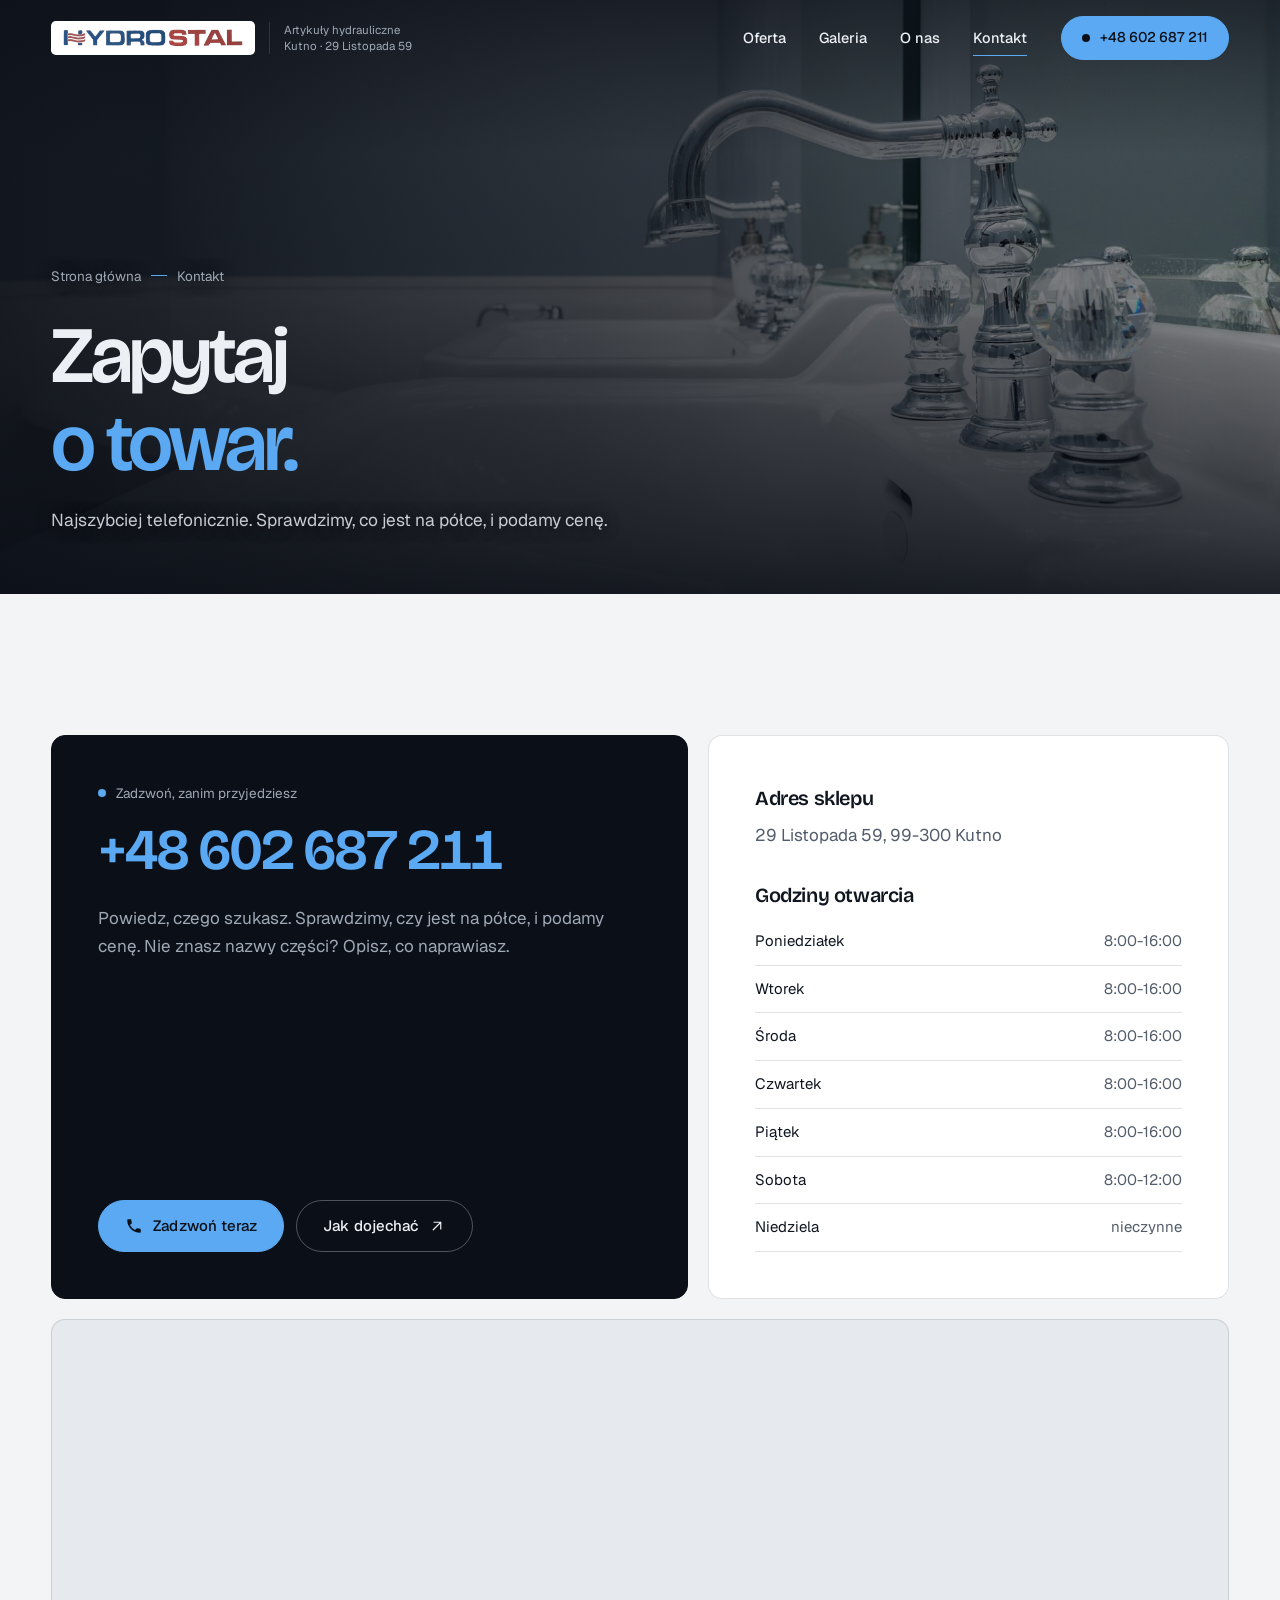
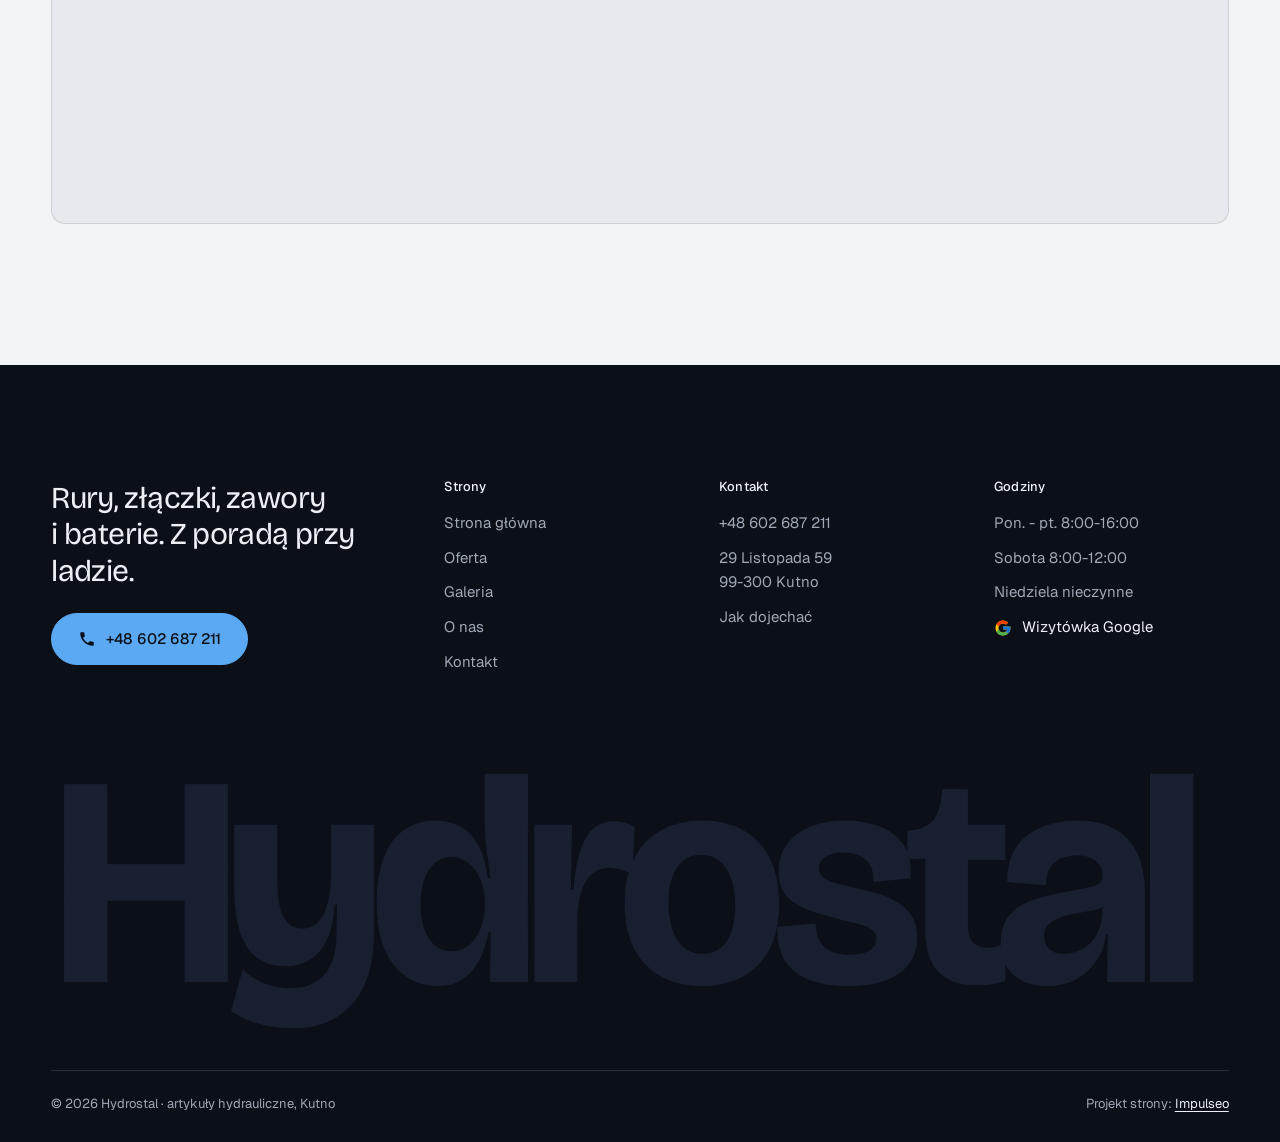
==== commit 22c706c2: "[claude-edit][cmt:00ea5700-222f-43f5-899b-1ca8e0689e0e] Demo przebudowane na wzór ElMac: ciemny pier" ====
--- a/kontakt.html
+++ b/kontakt.html
@@ -3,109 +3,131 @@
 <head>
 <meta charset="UTF-8">
 <meta name="viewport" content="width=device-width, initial-scale=1.0">
-<title>Kontakt - Hydrostal</title>
-<meta name="description" content="Kontakt Hydrostal - 29 Listopada 59, 99-300 Kutno, Polska">
-<link rel="canonical" href="https://kris20032.github.io/hydrostal/kontakt.html">
+<title>Kontakt - Hydrostal Kutno, ul. 29 Listopada 59</title>
+<meta name="description" content="Hydrostal, 29 Listopada 59, 99-300 Kutno. Telefon: +48 602 687 211. Otwarte pon. - pt. 8:00-16:00, sob. 8:00-12:00.">
+<link rel="canonical" href="https://impulseo-pl.github.io/hydrostal/kontakt.html">
 <meta name="robots" content="noindex, nofollow">
+<meta name="theme-color" content="#0B0F17">
 <meta property="og:type" content="website">
 <meta property="og:locale" content="pl_PL">
 <meta property="og:site_name" content="Hydrostal">
-<meta property="og:title" content="Kontakt - Hydrostal">
-<meta property="og:description" content="Kontakt Hydrostal - 29 Listopada 59, 99-300 Kutno, Polska">
-<meta property="og:url" content="https://kris20032.github.io/hydrostal/kontakt.html">
-<meta property="og:image" content="https://kris20032.github.io/hydrostal/img/og.jpg">
+<meta property="og:title" content="Kontakt - Hydrostal Kutno, ul. 29 Listopada 59">
+<meta property="og:description" content="Hydrostal, 29 Listopada 59, 99-300 Kutno. Telefon: +48 602 687 211. Otwarte pon. - pt. 8:00-16:00, sob. 8:00-12:00.">
+<meta property="og:url" content="https://impulseo-pl.github.io/hydrostal/kontakt.html">
+<meta property="og:image" content="https://impulseo-pl.github.io/hydrostal/img/og.jpg">
 <meta property="og:image:width" content="1200">
 <meta property="og:image:height" content="630">
 <meta name="twitter:card" content="summary_large_image">
+<script>(function(){var d=document.documentElement;d.classList.add('js');try{if(!window.matchMedia('(prefers-reduced-motion: reduce)').matches)d.classList.add('anim');}catch(e){}setTimeout(function(){if(!d.classList.contains('anim-ok'))d.classList.remove('anim');},3500);})();</script>
+<link rel="preload" as="image" href="img/g4.jpg" fetchpriority="high">
 <link rel="preconnect" href="https://fonts.googleapis.com">
 <link rel="preconnect" href="https://fonts.gstatic.com" crossorigin>
-<link href="https://fonts.googleapis.com/css2?family=Space+Grotesk:wght@500;600;700&family=DM+Sans:opsz,wght@9..40,400;9..40,500;9..40,600&display=swap" rel="stylesheet">
-<link rel="stylesheet" href="assets/styles.css?v=6cb16c4a">
+<link href="https://fonts.googleapis.com/css2?family=Bricolage+Grotesque:opsz,wght@12..96,400..700&family=Geist:wght@400..600&display=swap" rel="stylesheet">
+<link rel="stylesheet" href="assets/styles.css?v=20261110a">
+<script src="assets/lenis.min.js?v=1.1.20" defer></script>
+<script src="assets/main.js?v=20261110a" defer></script>
 </head>
 <body>
+<a class="skip" href="#tresc">Przejdź do treści</a>
+<header class="site-head">
+<div class="head-in">
+  <a class="brand" href="index.html" aria-label="Hydrostal - strona główna">
+    <span class="znak"><span class="wm"><img class="logo-img" src="img/logo.png" alt="Hydrostal" width="640" height="66" decoding="async" fetchpriority="high"></span></span>
+    <span class="brand-sub">Artykuły hydrauliczne<br>Kutno · 29 Listopada 59</span>
+  </a>
+  <nav class="nav-links" aria-label="Menu główne">
+    <a class="nl" href="oferta.html">Oferta</a><a class="nl" href="realizacje.html">Galeria</a><a class="nl" href="o-nas.html">O&nbsp;nas</a><a class="nl" href="kontakt.html" aria-current="page">Kontakt</a>
+    <a class="btn btn-accent nav-cta" href="tel:+48602687211"><span class="live" aria-hidden="true"></span>+48 602 687 211</a>
+  </nav>
+  <button class="burger" type="button" aria-label="Otwórz menu" aria-expanded="false" aria-controls="mnav"><span></span><span></span></button>
+</div>
+</header>
+<div class="mnav" id="mnav">
+  <div class="mnav-in">
+    <a class="ml" href="index.html">Strona główna</a><a class="ml" href="oferta.html">Oferta</a><a class="ml" href="realizacje.html">Galeria</a><a class="ml" href="o-nas.html">O&nbsp;nas</a><a class="ml" href="kontakt.html" aria-current="page">Kontakt</a>
+    <div class="mnav-foot">
+      <span>Pon. - pt. 8:00-16:00, sob. 8:00-12:00</span>
+      <a class="btn btn-accent" href="tel:+48602687211"><svg class="ico" width="16" height="16" viewBox="0 0 24 24" fill="none" aria-hidden="true"><path d="M6.6 10.8a15.5 15.5 0 0 0 6.6 6.6l2.2-2.2a1 1 0 0 1 1-.24 11.4 11.4 0 0 0 3.6.58 1 1 0 0 1 1 1V20a1 1 0 0 1-1 1A17 17 0 0 1 3 4a1 1 0 0 1 1-1h3.5a1 1 0 0 1 1 1c0 1.25.2 2.46.58 3.6a1 1 0 0 1-.25 1l-2.23 2.2Z" fill="currentColor"/></svg>+48 602 687 211</a>
+    </div>
+  </div>
+</div>
+<main id="tresc">
 
-<header class="nav">
-  <div class="wrap nav-inner">
-    <a class="brand brand-has-logo" href="index.html"><img class="brand-logo" src="img/logo.png" alt="Hydrostal" width="640" height="66" decoding="async"></a>
-    <nav class="nav-links">
-      <a href="oferta.html">Oferta</a>
-      <a href="realizacje.html">Galeria</a>
-      <a href="o-nas.html">O nas</a>
-      <a href="kontakt.html" class="active" aria-current="page">Kontakt</a>
-      <a href="tel:+48602687211" class="btn btn-accent">Zadzwoń +48 602 687 211</a>
-    </nav>
-    <button class="nav-toggle" aria-label="Menu"><span></span><span></span><span></span></button>
-  </div>
-</header>
-
-<main>
 <section class="pagehead">
-  <img src="img/g5.jpg" alt="Hydrostal - sklep przy 29 Listopada 59 w Kutnie" width="1880" height="1253" decoding="async">
-  <div class="wrap">
-    <span class="eyebrow">Kontakt</span>
-    <h1>Zapytaj o towar</h1>
-    <p>Sprawdzimy, co jest na półce, i podamy cenę.</p>
+  <div class="pagehead-media"><img src="img/g4.jpg" alt="Bateria umywalkowa w stylu retro na białej umywalce" width="1880" height="1255" decoding="async" fetchpriority="high"></div>
+  <div class="ph-in">
+    <p class="crumb up" style="--d:0"><a href="index.html">Strona główna</a><span class="sl" aria-hidden="true"></span>Kontakt</p>
+    <h1><span class="ln"><span class="ln-i" style="--k:0">Zapytaj</span></span><span class="ln"><span class="ln-i" style="--k:1"><em>o&nbsp;towar.</em></span></span></h1>
+    <p class="ph-lead up" style="--d:300">Najszybciej telefonicznie. Sprawdzimy, co jest na półce, i&nbsp;podamy cenę.</p>
   </div>
 </section>
-<section>
-  <div class="wrap contact-grid">
-    <div class="reveal">
-      <span class="eyebrow">Dane kontaktowe</span>
-      <h2 style="margin:var(--space-4) 0 var(--space-6)">Hydrostal</h2>
-      <div class="info-list">
-        <div class="info-row"><div class="ic"><svg class="ico-tel" width="16" height="16" viewBox="0 0 24 24" fill="none" aria-hidden="true"><path d="M6.6 10.8a15.5 15.5 0 0 0 6.6 6.6l2.2-2.2a1 1 0 0 1 1-.24 11.4 11.4 0 0 0 3.6.58 1 1 0 0 1 1 1V20a1 1 0 0 1-1 1A17 17 0 0 1 3 4a1 1 0 0 1 1-1h3.5a1 1 0 0 1 1 1c0 1.25.2 2.46.58 3.6a1 1 0 0 1-.25 1l-2.23 2.2Z" fill="currentColor"/></svg></div><div><div class="lbl">Telefon</div><a class="val" href="tel:+48602687211">+48 602 687 211</a></div></div>
-        <div class="info-row"><div class="ic"><svg class="ico-pin" width="16" height="16" viewBox="0 0 24 24" fill="none" aria-hidden="true"><path d="M12 21s7-6.1 7-11.5A7 7 0 0 0 5 9.5C5 14.9 12 21 12 21Z" stroke="currentColor" stroke-width="1.6" fill="none"/><circle cx="12" cy="9.5" r="2.4" fill="currentColor"/></svg></div><div><div class="lbl">Adres</div><div class="val">29 Listopada 59, 99-300 Kutno, Polska</div></div></div>
+
+<section class="sec">
+  <div class="wrap">
+    <div class="k-grid">
+      <div class="k-card dark rv">
+        <span class="lbl"><span class="live" aria-hidden="true"></span>Zadzwoń, zanim przyjedziesz</span>
+        <a class="k-phone" href="tel:+48602687211">+48 602 687 211</a>
+        <p>Powiedz, czego szukasz. Sprawdzimy, czy jest na półce, i&nbsp;podamy cenę. Nie znasz nazwy części? Opisz, co naprawiasz.</p>
+        <div class="cta-row">
+          <a class="btn btn-accent" href="tel:+48602687211"><svg class="ico" width="16" height="16" viewBox="0 0 24 24" fill="none" aria-hidden="true"><path d="M6.6 10.8a15.5 15.5 0 0 0 6.6 6.6l2.2-2.2a1 1 0 0 1 1-.24 11.4 11.4 0 0 0 3.6.58 1 1 0 0 1 1 1V20a1 1 0 0 1-1 1A17 17 0 0 1 3 4a1 1 0 0 1 1-1h3.5a1 1 0 0 1 1 1c0 1.25.2 2.46.58 3.6a1 1 0 0 1-.25 1l-2.23 2.2Z" fill="currentColor"/></svg>Zadzwoń teraz</a>
+          <a class="btn btn-ghost" href="https://maps.google.com/?cid=10590131412792620873" target="_blank" rel="noopener">Jak dojechać<svg class="ico" width="18" height="18" viewBox="0 0 24 24" fill="none" stroke="currentColor" stroke-width="1.6" stroke-linecap="round" stroke-linejoin="round" aria-hidden="true"><path d="M7 17 17 7M8 7h9v9"/></svg></a>
+        </div>
+      </div>
+      <div class="k-card rv" style="--d:120">
+        <ul class="k-rows">
+          <li><b>Adres sklepu</b><span>29 Listopada 59, 99-300 Kutno</span></li>
+          <li><b>Godziny otwarcia</b>
+            <ul class="hours"><li><span>Poniedziałek</span><span>8:00-16:00</span></li><li><span>Wtorek</span><span>8:00-16:00</span></li><li><span>Środa</span><span>8:00-16:00</span></li><li><span>Czwartek</span><span>8:00-16:00</span></li><li><span>Piątek</span><span>8:00-16:00</span></li><li><span>Sobota</span><span>8:00-12:00</span></li><li><span>Niedziela</span><span>nieczynne</span></li></ul></li>
+        </ul>
       </div>
     </div>
-    <div class="reveal">
-      <div class="form">
-        <h3 style="margin-bottom:var(--space-4)">Najszybciej telefonicznie</h3>
-        <p class="muted" style="margin-bottom:var(--space-5)">Zadzwoń i powiedz, czego szukasz. Sprawdzimy, czy jest na półce, i podamy cenę.</p>
-        <a href="tel:+48602687211" class="btn btn-accent" style="justify-content:center">Zadzwoń: +48 602 687 211 <span class="arr">→</span></a>
-      </div>
+    <div class="map map-lg rv">
+      <iframe title="Mapa dojazdu - Hydrostal, 29 Listopada 59, Kutno" src="https://maps.google.com/maps?q=52.2360229,19.3469349&z=15&output=embed" loading="lazy" referrerpolicy="no-referrer-when-downgrade"></iframe>
     </div>
   </div>
 </section>
-<section style="padding-top:0">
-  <div class="wrap reveal">
-    <iframe class="map" title="Hydrostal - Kutno" src="https://maps.google.com/maps?q=52.2360229%2C19.3469349&z=15&output=embed" loading="lazy" referrerpolicy="no-referrer-when-downgrade"></iframe>
-  </div>
-</section>
 </main>
-
-<footer>
+<footer class="site-foot">
   <div class="wrap">
-    <div class="foot-grid">
-      <div class="foot-brand">
-        <div class="name">Hydrostal</div>
-        <p>Sklep hydrauliczny przy 29 Listopada 59 w Kutnie. Rury, złączki, zawory, baterie i osprzęt do ogrzewania.</p>
+    <div class="foot-top">
+      <div>
+        <p class="foot-claim">Rury, złączki, zawory i&nbsp;baterie. Z&nbsp;poradą przy ladzie.</p>
+        <a class="btn btn-accent" href="tel:+48602687211"><svg class="ico" width="16" height="16" viewBox="0 0 24 24" fill="none" aria-hidden="true"><path d="M6.6 10.8a15.5 15.5 0 0 0 6.6 6.6l2.2-2.2a1 1 0 0 1 1-.24 11.4 11.4 0 0 0 3.6.58 1 1 0 0 1 1 1V20a1 1 0 0 1-1 1A17 17 0 0 1 3 4a1 1 0 0 1 1-1h3.5a1 1 0 0 1 1 1c0 1.25.2 2.46.58 3.6a1 1 0 0 1-.25 1l-2.23 2.2Z" fill="currentColor"/></svg>+48 602 687 211</a>
       </div>
-      <div class="foot-col">
-        <h4>Nawigacja</h4>
-        <a href="oferta.html">Oferta</a>
-        <a href="realizacje.html">Galeria</a>
-        <a href="o-nas.html">O nas</a>
-        <a href="kontakt.html">Kontakt</a>
+      <div>
+        <h4>Strony</h4>
+        <ul><li><a href="index.html">Strona główna</a></li><li><a href="oferta.html">Oferta</a></li><li><a href="realizacje.html">Galeria</a></li><li><a href="o-nas.html">O&nbsp;nas</a></li><li><a href="kontakt.html">Kontakt</a></li></ul>
       </div>
-      <div class="foot-col">
+      <div>
         <h4>Kontakt</h4>
-        <a href="tel:+48602687211">+48 602 687 211</a>
-        <p>29 Listopada 59, 99-300 Kutno, Polska</p>
-        <a href="https://maps.google.com/?cid=10590131412792620873&g_mp=Cidnb29nbGUubWFwcy5wbGFjZXMudjEuUGxhY2VzLlNlYXJjaFRleHQQAhgEIAA" target="_blank" rel="noopener">Jak dojechać →</a>
-      <div class="foot-soc">
-        <a class="soc" href="https://maps.google.com/?cid=10590131412792620873&g_mp=Cidnb29nbGUubWFwcy5wbGFjZXMudjEuUGxhY2VzLlNlYXJjaFRleHQQAhgEIAA" target="_blank" rel="noopener" aria-label="Google - Hydrostal"><svg viewBox="0 0 24 24" aria-hidden="true" focusable="false"><path d="M12.48 10.92v3.28h7.84c-.24 1.84-.853 3.187-1.787 4.133-1.147 1.147-2.933 2.4-6.053 2.4-4.827 0-8.6-3.893-8.6-8.72s3.773-8.72 8.6-8.72c2.6 0 4.507 1.027 5.907 2.347l2.307-2.307C18.747 1.44 16.133 0 12.48 0 5.867 0 .307 5.387.307 12s5.56 12 12.173 12c3.573 0 6.267-1.173 8.373-3.36 2.16-2.16 2.84-5.213 2.84-7.667 0-.76-.053-1.467-.173-2.053H12.48z" fill="currentColor"/></svg></a>
+        <ul>
+          <li><a href="tel:+48602687211">+48 602 687 211</a></li>
+          <li>29 Listopada 59<br>99-300 Kutno</li>
+          <li><a href="https://maps.google.com/?cid=10590131412792620873" target="_blank" rel="noopener">Jak dojechać</a></li>
+        </ul>
       </div>
+      <div>
+        <h4>Godziny</h4>
+        <ul>
+          <li>Pon. - pt. 8:00-16:00</li>
+          <li>Sobota 8:00-12:00</li>
+          <li>Niedziela nieczynne</li>
+          <li><a class="soc" href="https://maps.google.com/?cid=10590131412792620873" target="_blank" rel="noopener" aria-label="Wizytówka Hydrostal w Google"><svg class="g-logo" viewBox="0 0 48 48" aria-hidden="true"><path fill="#FFC107" d="M43.6 20.5H42V20H24v8h11.3C33.7 32.7 29.2 36 24 36c-6.6 0-12-5.4-12-12s5.4-12 12-12c3.1 0 5.8 1.2 7.9 3.1l5.7-5.7C34 6.1 29.3 4 24 4 12.9 4 4 12.9 4 24s8.9 20 20 20 20-8.9 20-20c0-1.3-.1-2.4-.4-3.5z"/><path fill="#FF3D00" d="m6.3 14.7 6.6 4.8C14.7 15.1 19 12 24 12c3.1 0 5.8 1.2 7.9 3.1l5.7-5.7C34 6.1 29.3 4 24 4 16.3 4 9.7 8.3 6.3 14.7z"/><path fill="#4CAF50" d="M24 44c5.2 0 9.9-2 13.4-5.2l-6.2-5.2A11.9 11.9 0 0 1 24 36c-5.2 0-9.6-3.3-11.3-7.9l-6.5 5C9.5 39.6 16.2 44 24 44z"/><path fill="#1976D2" d="M43.6 20.5H42V20H24v8h11.3a12 12 0 0 1-4.1 5.6l6.2 5.2C37 39.2 44 34 44 24c0-1.3-.1-2.4-.4-3.5z"/></svg>Wizytówka Google</a></li>
+        </ul>
       </div>
     </div>
-    <div class="foot-bot">
-      <span>© 2026 Hydrostal</span>
+    <div class="foot-mark" aria-hidden="true">Hydrostal</div>
+    <div class="foot-bottom">
+      <span>© 2026 Hydrostal · artykuły hydrauliczne, Kutno</span>
       <span>Projekt strony: <a class="foot-credit" href="https://impulseo.pl" target="_blank" rel="noopener">Impulseo</a></span>
     </div>
   </div>
 </footer>
-<div class="sticky-call"><a class="sc-call" href="tel:+48602687211"><svg class="ico-tel" width="16" height="16" viewBox="0 0 24 24" fill="none" aria-hidden="true"><path d="M6.6 10.8a15.5 15.5 0 0 0 6.6 6.6l2.2-2.2a1 1 0 0 1 1-.24 11.4 11.4 0 0 0 3.6.58 1 1 0 0 1 1 1V20a1 1 0 0 1-1 1A17 17 0 0 1 3 4a1 1 0 0 1 1-1h3.5a1 1 0 0 1 1 1c0 1.25.2 2.46.58 3.6a1 1 0 0 1-.25 1l-2.23 2.2Z" fill="currentColor"/></svg> Zadzwoń</a><a class="sc-quote" href="kontakt.html">Zadzwoń i zapytaj</a></div>
+<div class="sticky-call">
+  <a class="btn btn-accent" href="tel:+48602687211"><svg class="ico" width="16" height="16" viewBox="0 0 24 24" fill="none" aria-hidden="true"><path d="M6.6 10.8a15.5 15.5 0 0 0 6.6 6.6l2.2-2.2a1 1 0 0 1 1-.24 11.4 11.4 0 0 0 3.6.58 1 1 0 0 1 1 1V20a1 1 0 0 1-1 1A17 17 0 0 1 3 4a1 1 0 0 1 1-1h3.5a1 1 0 0 1 1 1c0 1.25.2 2.46.58 3.6a1 1 0 0 1-.25 1l-2.23 2.2Z" fill="currentColor"/></svg>Zadzwoń</a>
+  <a class="btn btn-ghost" href="kontakt.html">Dojazd i&nbsp;godziny</a>
+</div>
 <div class="demo-wazne" data-do="2026-11-04" data-cykl="3" hidden><svg class="dw-ico" width="13" height="13" viewBox="0 0 24 24" fill="none" aria-hidden="true"><circle cx="12" cy="12" r="8.6" stroke="currentColor" stroke-width="1.8"/><path d="M12 7.2V12l3.3 2" stroke="currentColor" stroke-width="1.8" stroke-linecap="round"/></svg><span class="dw-txt"></span></div>
-
-<script src="assets/main.js"></script>
 </body>
 </html>
--- a/assets/styles.css
+++ b/assets/styles.css
@@ -1,1849 +1,581 @@
-/* ============================================================
-   STOLBASZ — premium, architektoniczny B2B fit-out
-   Jasna paleta, zero brązu. System wg premium-web-craft.
-   Projekt strony: Impulseo (impulseo.pl)
-   ============================================================ */
-
+/* Hydrostal - artykuły hydrauliczne, Kutno. Projekt strony: Impulseo, 11.2026.
+   Paleta: granat + błękit z szyldu. Krój: Bricolage Grotesque + Geist. */
 :root{
-  /* PALETA — jasna, architektoniczna, chłodna */
-  --paper:#F4F6F8;          /* główne tło */
-  --paper-2:#E7EBEF;        /* sekcje alternatywne (chłodny jasny szary) */
-  --paper-3:#E7EBEF;        /* delikatne wypełnienia */
-  --ink:#15212E;            /* tekst główny — chłodny grafit */
-  --ink-soft:#243443;       /* nagłówki drugorzędne */
-  --muted:#6B7785;          /* tekst poboczny */
-  --line:rgba(21,33,46,.12);/* hairline */
-  --accent:#E8A317;         /* stonowany petrol-slate — jedyny akcent */
-  --accent-d:#C9870C;
-  --accent-soft:rgba(232,163,23,.10);
-  --dark:#15212E;           /* sekcje ciemne (stopka/CTA) */
-
-  /* HOVER ZDJĘĆ — JEDEN standard dla całego silnika (decyzja K. 04.08.2026, artefakt z wariantami).
-     AKTUALNE (K.+Szymon 09.08.2026, wybór z artefaktu 6 wariantów): zoom 1.05 przy 1.4s -
-     przy tak długim czasie mocniejszy kadr NIE skacze, tylko „oddycha". Poprzedni standard
-     (1.02 / .55s z 04.08) odbierany jako dynamiczny i szybki.
-     Spoczynek lekko przygaszony, ale TYLKO tam, gdzie jest mysz (@media hover:hover) —
-     na telefonie zdjęcia zostają w pełnej jasności. */
-  --img-zoom:1.05;                   /* K.+Szymon 09.08: wariant F z artefaktu porównawczego */
-  --img-rest:brightness(.95) saturate(.99);
-  --img-hot:brightness(1.06) saturate(1.05);
-  --img-dur:1.4s;                    /* K.+Szymon 09.08 (wariant F): powoli = elegancko */
-  --img-ease:cubic-bezier(.16,.84,.44,1);  /* miękki ogon, efekt „oddychania" */
-
-  /* ODSTĘPY — skala 4/8 */
-  --space-1:4px; --space-2:8px; --space-3:12px; --space-4:16px; --space-5:24px;
-  --space-6:32px; --space-7:48px; --space-8:64px; --space-9:96px; --space-10:128px;
-
-  /* TYPOGRAFIA — fluid clamp() (skala podbita 16.07.2026: większe, czytelniejsze litery — uwaga Adama) */
-  --text-sm:clamp(.9rem,.87rem + .12vw,1rem);
-  --text-base:clamp(1.08rem,1.04rem + .18vw,1.2rem);
-  --text-lg:clamp(1.24rem,1.15rem + .34vw,1.44rem);
-  --text-h3:clamp(1.34rem,1.22rem + .55vw,1.66rem);
-  --text-h2:clamp(2.1rem,1.66rem + 2.1vw,3.1rem);
-  --text-h1:clamp(2.9rem,2.1rem + 4vw,5.1rem);
-
-  /* PROMIENIE — architektoniczne, raczej ostre */
-  --r-sm:3px; --r-md:6px; --r-lg:10px;
-
-  /* RUCH */
-  --ease:cubic-bezier(.25,.46,.45,.94); --dur:.24s;
-
-  /* CIENIE — miękkie, warstwowe */
-  --sh-sm:0 1px 2px rgba(16,24,32,.04), 0 2px 8px rgba(16,24,32,.05);
-  --sh-md:0 2px 6px rgba(16,24,32,.05), 0 12px 28px -8px rgba(16,24,32,.12);
-  --sh-lg:0 6px 14px rgba(16,24,32,.07), 0 26px 56px -18px rgba(16,24,32,.22);
-
-  --hairline:1px solid var(--line);
-
-  --font-display:'Space Grotesk','Inter',sans-serif;
-  --font-body:'DM Sans','Inter',sans-serif;
-}
-
-*{box-sizing:border-box;margin:0;padding:0}
-html{scroll-behavior:smooth}
-body{
-  font-family:var(--font-body);
-  font-size:var(--text-base);
-  line-height:1.65;
-  color:var(--ink);
-  background:var(--paper);
-  -webkit-font-smoothing:antialiased;
-  text-rendering:optimizeLegibility;
-}
-img{max-width:100%;height:auto;display:block}  /* height:auto = width/height z atrybutów trzyma proporcje (TOP#12) */
+  --ink:#0B0F17;--ink-2:#111723;--ink-3:#182030;--ink-line:rgba(232,238,246,.13);
+  --paper:#F2F4F6;--paper-2:#E6EAEE;--line:rgba(14,20,32,.12);
+  --text:#101620;--muted:#535C6A;
+  --on-dark:#ECF0F5;--on-dark-2:#9FA8B5;
+  --accent:#5AA9F2;--accent-d:#1C4E9A;--accent-soft:rgba(90,169,242,.16);
+  --paper-3:#FFFFFF;
+  --f-display:"Bricolage Grotesque","Geist",system-ui,sans-serif;
+  --f-body:"Geist",system-ui,-apple-system,"Segoe UI",sans-serif;
+  --expo:cubic-bezier(.16,1,.3,1);--ease:cubic-bezier(.16,.84,.44,1);--in:cubic-bezier(.7,0,.84,0);
+  --wrap:min(1320px, 100% - clamp(40px, 8vw, 128px));
+  --nav-h:76px;
+  --img-zoom:1.05;--img-dur:1.4s;--img-rest:brightness(1);--img-hot:brightness(1.08);
+}
+*,*::before,*::after{box-sizing:border-box}
+html{-webkit-text-size-adjust:100%;background:var(--ink)}
+html.lenis,html.lenis body{height:auto}
+.lenis.lenis-smooth [data-lenis-prevent]{overscroll-behavior:contain}
+.lenis.lenis-stopped{overflow:clip}
+.lenis.lenis-smooth iframe{pointer-events:none}
+body{margin:0;font-family:var(--f-body);font-size:17px;line-height:1.65;color:var(--text);background:var(--paper);-webkit-font-smoothing:antialiased;-moz-osx-font-smoothing:grayscale;overflow-x:clip}
+img{display:block;max-width:100%;height:auto}
 a{color:inherit;text-decoration:none}
-
-.wrap{width:min(92%,1180px);margin-inline:auto}
-section{padding-block:clamp(52px,6.5vw,96px)}
-
-h1,h2,h3{font-family:var(--font-display);font-weight:700;line-height:1.08;letter-spacing:-.02em;color:var(--ink)}
-h1{font-size:var(--text-h1);letter-spacing:-.035em}
-h2{font-size:var(--text-h2);letter-spacing:-.025em}
-h3{font-size:var(--text-h3)}
-/* MIARA — długość wiersza. WCAG 2.2 SC 1.4.8: max 80 znaków; Butterick: 45–90.
-   68ch daje realnie 72–78 znaków polskiego tekstu, czyli z zapasem pod granicą.
-   Wcześniej limit miał TYLKO <p> — <li>, <blockquote> i <dd> nie miały żadnego,
-   i to jedyny powód, dla którego 23 bloki na dwóch oddanych stronach jadą po
-   83–106 znaków w wierszu (pomiar 07.08.2026, bramka `miara`).
-   ⚠️ Listy i definicje ograniczamy TYLKO bez klasy: `ul`/`ol` z klasą to u nas
-   układ (siatki kafli, menu), a nie tekst ciągły — tam miarę wyznacza układ. */
-/* 60ch, nie 68ch (K. 10.08): po zmianie fontów na węższe kroje (DM Sans i spółka)
-   w 68ch mieściło się ~90 znaków - bramka pikselowa słusznie zgłaszała przekroczenie
-   granicy 80. Pomiar na żywej przeglądarce: 60ch = 90 znaków, 53ch = ~78 znaków, czyli normę WCAG 1.4.8. */
-:root{ --miara:53ch }
-p{max-width:min(100%,var(--miara))}
-blockquote,
-ul:not([class])>li, ol:not([class])>li,
-dl:not([class])>dd{max-width:min(100%,var(--miara))}
-
-/* ⚠️ Świadomie BEZ wyjątku `.tile p,.card p,.svc p{max-width:none}`, choć nasuwa się sam:
-   te akapity BYŁY już ograniczone (stare `p{max-width:65ch}`), więc „wyjątek" nie odblokowałby
-   niczego nowego — tylko ROZLUŹNIŁ stan sprzed zmiany na wszystkich demach naraz.
-   `figcaption` żadna z reguł wyżej nie dotyczy, więc też nie potrzebuje zwolnienia. */
-
-/* ŁAMANIE. `balance` wyrównuje długości wierszy w nagłówku, `pretty` pilnuje ostatniego
-   wiersza akapitu, żeby nie został w nim jeden wyraz. Obsługiwane od Chrome 117 /
-   Safari 17.5; starsze przeglądarki po prostu ignorują tę własność.
-   `text-wrap:pretty` nie występowało dotąd ANI RAZ w silniku ani w repo klientów. */
-h1,h2,h3,.lead,.lede{text-wrap:balance}
-p,li,blockquote,dd{text-wrap:pretty}
-
-.eyebrow{
-  font-family:var(--font-body);
-  font-size:var(--text-sm);
-  font-weight:600;
-  letter-spacing:.18em;
-  text-transform:uppercase;
-  color:var(--accent);
-  display:inline-flex;align-items:center;gap:var(--space-3);
-}
-/* flex:none + margin-top = kreska trzyma się PIERWSZEJ linii. Wcześniej align-items:center
-   centrowało ją względem całego bloku i przy zawinięciu (długi kicker typu
-   „…WNĘTRZ · LESZNO · OD 2019") druga linia lądowała z brzydkim wcięciem. */
-.eyebrow{align-items:flex-start}
-.eyebrow>*,.eyebrow{text-wrap:balance}   /* dlugi kicker lamal sie na sierote typu samo „2019" w drugiej linii */
-.eyebrow::before{content:"";width:28px;height:1px;background:var(--accent);display:inline-block;flex:none;margin-top:.62em}
-
-.muted{color:var(--muted)}
-.lead{font-size:var(--text-lg);line-height:1.55;color:var(--ink-soft);max-width:50ch}
-
-/* ---------- BUTTONS ---------- */
-.btn{
-  display:inline-flex;align-items:center;gap:var(--space-2);
-  font-weight:600;font-size:var(--text-sm);letter-spacing:.02em;
-  padding:var(--space-4) var(--space-6);
-  border-radius:var(--r-sm);
-  transition:transform var(--dur) var(--ease),box-shadow var(--dur) var(--ease),background var(--dur) var(--ease);
-  cursor:pointer;border:1px solid transparent;
-}
-.btn-accent{background:var(--accent);color:#fff;box-shadow:var(--sh-sm)}
-.btn-accent:hover{background:var(--accent-d);transform:translateY(-2px);box-shadow:var(--sh-md)}
-.btn-accent:active{transform:translateY(0);box-shadow:var(--sh-sm)}
-.btn-ghost{background:transparent;color:var(--ink);border-color:var(--line)}
-.btn-ghost:hover{border-color:var(--accent);color:var(--accent);transform:translateY(-2px)}
-.btn-light{background:#fff;color:var(--ink);box-shadow:var(--sh-sm)}
-.btn-light:hover{transform:translateY(-2px);box-shadow:var(--sh-md)}
-.btn .arr{transition:transform var(--dur) var(--ease)}
-.btn:hover .arr{transform:translateX(4px)}
-
-/* ---------- NAV ---------- */
-.nav{
-  position:sticky;top:0;z-index:50;
-  background:color-mix(in srgb,var(--paper) 88%,transparent);
-  backdrop-filter:saturate(140%) blur(10px);
-  border-bottom:var(--hairline);
-}
-.nav-inner{display:flex;align-items:center;justify-content:space-between;gap:var(--space-5);height:72px}
-/* ANTY-NACHODZENIE (K. 05.08.2026): długa nazwa firmy + przycisk z pełnym numerem nie mieściły się w pasku
-   i flex ściskał linki PONIŻEJ ich treści - "Kontakt" wchodził na ramkę "Zadzwoń +48 ...". Teraz ustępuje
-   nazwa marki (skrót wielokropkiem), a menu i przycisk nigdy się nie kurczą ani nie zachodzą na siebie. */
-.brand{display:flex;flex-direction:column;line-height:1;min-width:0;flex:0 1 auto}
-.brand .name{font-family:var(--font-display);font-weight:800;font-size:1.35rem;letter-spacing:.04em;white-space:nowrap;overflow:hidden;text-overflow:ellipsis}
-.brand .sub{font-size:.62rem;letter-spacing:.34em;text-transform:uppercase;color:var(--muted);margin-top:5px;white-space:nowrap;overflow:hidden;text-overflow:ellipsis}
-.nav-links{display:flex;align-items:center;gap:var(--space-6);flex:0 0 auto}
-.nav-links a{font-size:var(--text-sm);font-weight:500;color:var(--ink-soft);position:relative;padding-block:4px;white-space:nowrap;transition:color var(--dur) var(--ease)}
-.nav-links a::after{content:"";position:absolute;left:0;bottom:0;width:0;height:1.5px;background:var(--accent);transition:width var(--dur) var(--ease)}
-.nav-links a:hover,.nav-links a.active{color:var(--ink)}
-.nav-links a:hover::after,.nav-links a.active::after{width:100%}
-.nav-links .btn{padding:var(--space-2) var(--space-5)}
-/* przyciski w nav: właściwy kolor (przebij .nav-links a) + bez podkreślenia */
-.nav-links a.btn-accent{color:#fff}
-.nav-links a.btn-ghost,.nav-links a.btn-light{color:var(--ink)}
-/* CTA w pasku: NIE podkreślenie spod linków menu, ale ten sam przelatujący błysk,
-   co na wszystkich innych przyciskach (zgłoszenie K. 13.08.2026 - „na hero jest efekt
-   światła przechodzącego przez przycisk, na navbarze go nie ma, a mają być identyczne").
-   Reguła `.nav-links a::after` jest silniejsza od `.btn::after`, więc trzeba jej
-   geometrię wyzerować i wpisać połysk z nazwy - samo `display:none` gasiło efekt. */
-.nav-links a.btn::after{
-  display:block;content:"";position:absolute;inset:0;z-index:-1;pointer-events:none;
-  width:auto;height:auto;border-radius:inherit;   /* kasuje geometrię podkreślenia (width:0;height:1.5px) */
-  background:linear-gradient(100deg,transparent 32%,rgba(255,255,255,.20) 50%,transparent 68%);
-  translate:-120% 0}
-@media (prefers-reduced-motion:no-preference){
-  .nav-links a.btn:hover::after{translate:120% 0;transition:translate .75s var(--mt-ease,cubic-bezier(.16,.84,.44,1))}
-}
-.nav-toggle{display:none;background:none;border:none;cursor:pointer;flex-direction:column;gap:5px;padding:8px}
-.nav-toggle span{width:24px;height:2px;background:var(--ink);transition:var(--dur)}
-/* Ciasny zakres MIĘDZY menu mobilnym a pełnym pulpitem: zbijamy odstępy i nazwę marki,
-   żeby wszystko zmieściło się naturalnie, zanim w ogóle dojdzie do skracania wielokropkiem. */
-@media(max-width:1280px) and (min-width:921px){
-  .nav-links{gap:var(--space-4)}
-  .nav-links .btn{padding:var(--space-2) var(--space-4)}
-  .brand .name{font-size:1.15rem}
-}
-
-/* ---------- HERO (split) ---------- */
-.hero{position:relative;overflow:hidden;border-bottom:var(--hairline)}
-.hero-grid{display:grid;grid-template-columns:1.05fr .95fr;gap:clamp(24px,4vw,60px);align-items:center;
-  padding-block:clamp(36px,4.5vw,64px)}
-.hero-copy .eyebrow{margin-bottom:var(--space-5)}
-.hero-copy h1{margin-bottom:var(--space-5)}
-.hero-copy .lead{margin-bottom:var(--space-7)}
-.hero-actions{display:flex;flex-wrap:wrap;gap:var(--space-4)}
-.hero-art{position:relative;aspect-ratio:4/3;border-radius:var(--r-lg);overflow:hidden;box-shadow:var(--sh-lg)}
-.hero-art img{width:100%;height:100%;object-fit:cover}
-.hero-art::after{content:"";position:absolute;inset:0;background:linear-gradient(180deg,transparent 55%,rgba(18,24,28,.28))}
-.hero-badge{position:absolute;left:var(--space-5);bottom:var(--space-5);z-index:2;
-  background:rgba(252,252,251,.94);backdrop-filter:blur(4px);
-  border-radius:var(--r-md);padding:var(--space-4) var(--space-5);box-shadow:var(--sh-md);max-width:78%}
-.hero-badge strong{display:block;font-family:var(--font-display);font-size:1rem;letter-spacing:-.01em}
-.hero-badge span{font-size:var(--text-sm);color:var(--muted)}
-
-/* ---------- HERO duży / kinowy (strona główna) ---------- */
-.hero-cine{position:relative;min-height:clamp(560px,82vh,840px);min-height:clamp(560px,82svh,840px);display:flex;align-items:center;overflow:hidden;border-bottom:var(--hairline)}
-.hero-cine>img{position:absolute;inset:0;width:100%;height:100%;object-fit:cover;z-index:0}
-.hero-cine::after{content:"";position:absolute;inset:0;z-index:1;
-  background:linear-gradient(95deg,rgba(13,18,23,.86) 0%,rgba(13,18,23,.64) 32%,rgba(13,18,23,.24) 62%,rgba(13,18,23,.04) 100%)}
-.hero-cine .wrap{position:relative;z-index:2;padding-block:var(--space-8)}
-.hero-cine .hero-copy{max-width:660px}
-.hero-cine .eyebrow{color:#fff;margin-bottom:var(--space-5)}
-.hero-cine .eyebrow::before{background:#fff}
-.hero-cine h1{color:#fff;margin-bottom:var(--space-5);font-size:clamp(2.9rem,2rem + 4.4vw,5.2rem);text-wrap:balance}
-.hero-cine .lead{color:rgba(255,255,255,.92);max-width:48ch;margin-bottom:var(--space-7)}
-.hero-cine .hero-actions{display:flex;flex-wrap:wrap;gap:var(--space-4)}
-/* NISKIE OKNO (laptop z dokiem i paskami przeglądarki ma ~700-780 px wysokości widoku):
-   H1 do 5.2rem + długi lead nie mieściły się i przyciski wypadały POD krawędź ekranu -
-   klient widział stronę bez ani jednego CTA. Skalujemy w dół, zamiast przycinać treść. */
-@media(min-width:821px) and (max-height:820px){
-  .hero-cine{min-height:clamp(520px,94svh,780px)}
-  .hero-cine .wrap{padding-block:var(--space-6)}
-  .hero-cine h1{font-size:clamp(2.2rem,1.5rem + 2.6vw,3.6rem);margin-bottom:var(--space-4)}
-  .hero-cine .eyebrow{margin-bottom:var(--space-4)}
-  .hero-cine .lead{margin-bottom:var(--space-5);max-width:44ch}
-}
-@media(max-width:680px){
-  .hero-cine{min-height:clamp(520px,76vh,640px);min-height:clamp(520px,76svh,640px);align-items:flex-end}
-  .hero-cine::after{background:linear-gradient(0deg,rgba(13,18,23,.9) 6%,rgba(13,18,23,.45) 55%,rgba(13,18,23,.25) 100%)}
-  .hero-cine .wrap{padding-bottom:var(--space-9)}
-  /* TELEFON (~90% oglądających): lead potrafił zająć 8 linii i zepchnąć CTA poza pierwszy ekran.
-     Zwężamy interlinię i skalę - treści nie ucinamy, bo to ona sprzedaje. */
-  .hero-cine .lead{font-size:.98rem;line-height:1.5;margin-bottom:var(--space-5)}
-  .hero-cine .eyebrow{font-size:.72rem;letter-spacing:.13em;margin-bottom:var(--space-4)}
-  .hero-cine .eyebrow::before{width:20px}
-  .hero-cine h1{margin-bottom:var(--space-4)}
-}
-
-/* full-bleed hero variant (podstrony) */
-.pagehead{position:relative;min-height:46vh;min-height:46svh;display:flex;align-items:flex-end;overflow:hidden;border-bottom:var(--hairline)}
-.pagehead img{position:absolute;inset:0;width:100%;height:100%;object-fit:cover}
-/* 10.08.2026 (decyzja K.): mocniejsze przyciemnienie + cień pod tekstem. Bramka mierzyła na
-   nagłówkach podstron 3,38-3,43:1 przy wymaganych 4,5 — jasne zdjęcie (hala, śnieg, niebo)
-   podchodziło pod biały tekst. Zdjęcia klientów są różne, więc kontrast musi dawać WARSTWA,
-   a nie szczęśliwy dobór kadru. */
-.pagehead::after{content:"";position:absolute;inset:0;background:linear-gradient(180deg,rgba(18,24,28,.40),rgba(18,24,28,.76))}
-.pagehead .wrap{position:relative;z-index:2;padding-block:var(--space-9);color:#fff}
-.pagehead h1{color:#fff;max-width:18ch;text-shadow:0 2px 16px rgba(0,0,0,.55)}
-.pagehead .eyebrow{color:#fff}
-.pagehead .eyebrow::before{background:#fff}
-.pagehead p{color:rgba(255,255,255,.92);margin-top:var(--space-4);max-width:54ch;text-shadow:0 1px 12px rgba(0,0,0,.5)}
-
-/* ---------- STRIP (pasek skrótów / liczby) ---------- */
-.strip{background:var(--dark);color:#fff}
-/* PASEK HASEŁ — standard 04.08.2026 (decyzja K.): 5 haseł w JEDNYM rzędzie, tekst WYŚRODKOWANY,
-   węższe marginesy boczne niż reszta strony (pasek ma iść szerzej), równe wysokości kolumn. */
-.strip .wrap{width:min(96%,1440px);display:grid;grid-template-columns:repeat(5,1fr);
-  gap:var(--space-5);padding-block:var(--space-7);align-items:stretch}
-.strip .item .k{font-family:var(--font-display);font-size:clamp(1.05rem,.82rem + .85vw,1.55rem);
-  font-weight:800;letter-spacing:-.02em;color:#fff;line-height:1.18;text-wrap:balance}
-.strip .item .v{font-size:var(--text-sm);color:rgba(255,255,255,.66);margin-top:var(--space-2);line-height:1.4}
-.strip .item{border-left:2px solid var(--accent);padding-inline:var(--space-4);
-  text-align:center;display:flex;flex-direction:column;justify-content:center}
-/* liczba kolumn = liczba haseł, żeby ostatnie nie zostawało samo w drugim rzędzie.
-   Klasę n-N nadaje multipage.py; domyślnie (bez klasy) pasek jest 5-kolumnowy. */
-.strip.n-2 .wrap{grid-template-columns:repeat(2,1fr)}
-.strip.n-3 .wrap{grid-template-columns:repeat(3,1fr)}
-.strip.n-4 .wrap{grid-template-columns:repeat(4,1fr);gap:var(--space-6)}
-.strip.n-4 .item .k{font-size:clamp(1.3rem,1rem + 1.1vw,2rem)}
-.strip.n-6 .wrap{grid-template-columns:repeat(6,1fr);gap:var(--space-4)}
-.strip.n-6 .item .k{font-size:clamp(.98rem,.8rem + .7vw,1.35rem)}
-/* równe łamanie: zamiast "długa linia + jedno słowo" obie linie zbliżonej długości */
-.strip .item .k{text-wrap:balance}
-
-/* ---------- SECTION HEAD ---------- */
-.head{max-width:48rem;margin-bottom:var(--space-8)}
-.head.center{margin-inline:auto;text-align:center}
-.head .eyebrow{margin-bottom:var(--space-4)}
-.head h2{margin-bottom:var(--space-4)}
-.head p{color:var(--muted);font-size:var(--text-lg);line-height:1.55}
-.head.center p{margin-inline:auto}
-
-/* ---------- INTRO SPLIT ---------- */
-.split{display:grid;grid-template-columns:.92fr 1.08fr;gap:clamp(28px,5vw,80px);align-items:center}
-.split.rev{grid-template-columns:1.08fr .92fr}
-.split.rev .split-art{order:-1}
-.split-art{position:relative;aspect-ratio:5/4;border-radius:var(--r-lg);overflow:hidden;box-shadow:var(--sh-lg)}
-.split-art img{width:100%;height:100%;object-fit:cover}
-.split-copy h2{margin-bottom:var(--space-5)}
-.split-copy p+p{margin-top:var(--space-4)}
-.split-copy .btn{margin-top:var(--space-6)}
-
-/* ---------- SERVICES (zakres) ---------- */
-.svc-grid{display:grid;grid-template-columns:repeat(auto-fit,minmax(280px,1fr));gap:var(--space-5)}
-.svc{background:#fff;border:var(--hairline);border-radius:var(--r-md);padding:var(--space-7) var(--space-6);
-  transition:transform var(--dur) var(--ease),box-shadow var(--dur) var(--ease),border-color var(--dur) var(--ease);
-  position:relative;overflow:hidden}
-.svc::before{content:"";position:absolute;left:0;top:0;width:3px;height:0;background:var(--accent);transition:height var(--dur) var(--ease)}
-.svc:hover{transform:translateY(-4px);box-shadow:var(--sh-md);border-color:transparent}
-.svc:hover::before{height:100%}
-.svc .ic{font-family:var(--font-display);font-size:.8rem;font-weight:700;letter-spacing:.12em;color:var(--accent);margin-bottom:var(--space-4)}
-.svc h3{margin-bottom:var(--space-3);font-size:1.22rem}
-.svc p{color:var(--muted);font-size:var(--text-base);line-height:1.6}
-
-/* big detailed service rows */
-.svc-row{display:grid;grid-template-columns:.8fr 1.2fr;gap:clamp(20px,4vw,60px);align-items:center;padding-block:var(--space-8)}
-.svc-row+.svc-row{border-top:var(--hairline)}
-.svc-row.rev{grid-template-columns:1.2fr .8fr}
-/* Naprzemienny układ wierszy oferty: co drugi wiersz ma zdjęcie po PRAWEJ.
-   Było `order:-1` — martwy kod, bo zdjęcie i tak jest pierwszym dzieckiem w HTML,
-   więc wszystkie wiersze wyglądały identycznie (zdjęcie zawsze z lewej), a `rev`
-   zmieniało tylko szerokość kolumn. Znalezione 29.07.2026 przy różnicowaniu kierunków
-   animacji (pomiar pozycji: art.mid 390/502 przy row.mid 756 — zawsze lewa strona). */
-.svc-row.rev .svc-row-art{order:2}
-.svc-row-art{aspect-ratio:4/3;border-radius:var(--r-md);overflow:hidden;box-shadow:var(--sh-md)}
-.svc-row-art img{width:100%;height:100%;object-fit:cover}
-.svc-row h3{font-size:1.5rem;margin-bottom:var(--space-4)}
-.svc-row .num{font-family:var(--font-display);font-size:.85rem;font-weight:700;letter-spacing:.14em;color:var(--accent);display:block;margin-bottom:var(--space-3)}
-.svc-row ul{list-style:none;margin-top:var(--space-4);display:flex;flex-direction:column;gap:var(--space-2)}
-.svc-row li{position:relative;padding-left:var(--space-5);color:var(--muted);font-size:var(--text-base)}
-.svc-row li::before{content:"";position:absolute;left:0;top:.62em;width:8px;height:1px;background:var(--accent)}
-
-/* ---------- GALLERY (realizacje) ---------- */
-.gallery{display:grid;grid-template-columns:repeat(12,1fr);gap:var(--space-4);grid-auto-rows:200px}
-/* GALERIA MASONRY — pionowe zdjęcia (portrety beauty/wellness) bez przycinania: kolumny, height auto */
-.gallery-masonry{column-count:3;column-gap:var(--space-4)}
-@media(max-width:900px){.gallery-masonry{column-count:2}}
-@media(max-width:560px){.gallery-masonry{column-count:1}}
-.gallery-masonry .m-tile{break-inside:avoid;margin:0 0 var(--space-4);padding:0;position:relative;overflow:hidden;border-radius:var(--r-md);border:1px solid var(--line)}
-.gallery-masonry .m-tile img{width:100%;height:auto;display:block}
-.gallery-masonry .m-tile .cap{position:absolute;left:0;right:0;bottom:0;padding:var(--space-4);color:#fff;background:linear-gradient(0deg,rgba(0,0,0,.55),transparent);font-size:var(--text-sm)}
-.gallery-masonry .m-tile .cap small{display:block;font-weight:400;opacity:.78;letter-spacing:.04em;text-transform:uppercase;font-size:.66rem;margin-top:3px}
-.tile{position:relative;overflow:hidden;border-radius:var(--r-md);box-shadow:var(--sh-sm);
-  transition:transform var(--dur) var(--ease),box-shadow var(--dur) var(--ease)}
-.tile img{width:100%;height:100%;object-fit:cover;
-  transition:transform var(--img-dur) var(--img-ease),filter var(--img-dur) var(--img-ease)}
-.tile:hover{box-shadow:var(--sh-md)}
-.tile .cap{position:absolute;left:0;right:0;bottom:0;padding:var(--space-5) var(--space-4) var(--space-4);
-  /* mocniejszy spad + cien pod tekstem: na JASNYCH zdjeciach klienta (biale fronty, sciany)
-     slaby gradient dawal kontrast ~1.5:1 zamiast wymaganych 3.6:1 (bramka wygladu, 10.08.2026) */
-  background:linear-gradient(transparent 10%,rgba(18,24,28,.55) 40%,rgba(18,24,28,.88) 68%,rgba(18,24,28,.99));color:#fff;
-  text-shadow:0 1px 2px rgba(0,0,0,.85),0 2px 10px rgba(0,0,0,.55);
-  font-size:var(--text-sm);font-weight:600;letter-spacing:.01em;
-  opacity:0;transform:translateY(8px);transition:var(--dur) var(--ease)}
-.tile:hover .cap{opacity:1;transform:translateY(0)}
-.tile .cap small{display:block;font-weight:400;opacity:.78;letter-spacing:.04em;text-transform:uppercase;font-size:.66rem;margin-top:3px}
-/* bento spans */
-.t-wide{grid-column:span 6}
-.t-tall{grid-column:span 6;grid-row:span 2}
-.t-std{grid-column:span 6}
-.t-third{grid-column:span 4}
-.t-two3{grid-column:span 8}
-
-/* ---------- TRUST / WIARYGODNOŚĆ ---------- */
-.trust{background:var(--paper-2)}
-.trust-grid{display:grid;grid-template-columns:repeat(auto-fit,minmax(240px,1fr));gap:var(--space-5);margin-top:var(--space-7)}
-.trust-card{background:#fff;border-radius:var(--r-md);padding:var(--space-7) var(--space-6);box-shadow:var(--sh-sm);border-top:3px solid var(--accent)}
-.trust-card .big{font-family:var(--font-display);font-size:clamp(1.8rem,1.3rem + 1.6vw,2.6rem);font-weight:800;letter-spacing:-.02em;color:var(--ink);line-height:1}
-.trust-card h3{font-size:1.12rem;margin:var(--space-3) 0 var(--space-2)}
-.trust-card p{color:var(--muted);font-size:var(--text-base);line-height:1.55}
-
-/* ---------- CTA band ---------- */
-.cta{background:var(--dark);color:#fff;position:relative;overflow:hidden}
-/* telefon w CTA: na ciemnym tle biały (domyślnie), rodziny z JASNYM tłem CTA
-   nadpisują to u siebie - wcześniej kolor siedział w stylu inline i wygrywał z rodziną. */
-.cta .btn-ghost-cta{color:#fff;border-color:rgba(255,255,255,.3)}
-.cta .wrap{display:grid;grid-template-columns:1.4fr .6fr;gap:var(--space-7);align-items:center;position:relative;z-index:2}
-.cta h2{color:#fff;max-width:20ch}
-.cta p{color:rgba(255,255,255,.74);margin-top:var(--space-4)}
-.cta-actions{display:flex;flex-direction:column;gap:var(--space-3);align-items:flex-start}
-.cta::before{content:"";position:absolute;right:-80px;top:-80px;width:360px;height:360px;border-radius:50%;
-  background:radial-gradient(circle,var(--accent-soft),transparent 70%)}
-
-/* ---------- CONTACT ---------- */
-.contact-grid{display:grid;grid-template-columns:.85fr 1.15fr;gap:clamp(28px,4vw,56px);align-items:start}
-.info-list{display:flex;flex-direction:column;gap:var(--space-2)}
-.info-row{display:flex;gap:var(--space-4);align-items:flex-start;padding-block:var(--space-4);border-bottom:var(--hairline)}
-.info-row .ic{flex:none;width:42px;height:42px;display:grid;place-items:center;border-radius:50%;
-  background:var(--accent-soft);color:var(--accent);font-size:1.05rem}
-.info-row .lbl{font-size:.72rem;letter-spacing:.14em;text-transform:uppercase;color:var(--muted)}
-.info-row .val{font-weight:600;font-size:var(--text-base);margin-top:2px}
-.info-row a.val:hover{color:var(--accent)}
-.map{border:none;border-radius:var(--r-lg);box-shadow:var(--sh-md);width:100%;height:100%;min-height:380px;filter:grayscale(.2) contrast(1.02)}
-.form{background:#fff;border:var(--hairline);border-radius:var(--r-lg);padding:clamp(24px,3vw,40px);box-shadow:var(--sh-sm)}
-.form .fld{margin-bottom:var(--space-5)}
-.form label{display:block;font-size:var(--text-sm);font-weight:600;margin-bottom:var(--space-2)}
-.form input,.form textarea{width:100%;font-family:inherit;font-size:var(--text-base);color:var(--ink);
-  padding:var(--space-4);border:var(--hairline);border-radius:var(--r-sm);background:var(--paper);transition:border-color var(--dur)}
-.form input:focus,.form textarea:focus{outline:none;border-color:var(--accent);background:#fff}
-.form textarea{resize:vertical;min-height:120px}
-.form .note{font-size:var(--text-sm);color:var(--muted);margin-top:var(--space-3)}
-
-/* ---------- FOOTER ---------- */
-footer{background:var(--dark);color:#fff;padding-block:var(--space-9) var(--space-6)}
-.foot-grid{display:grid;grid-template-columns:1.4fr 1fr 1fr;gap:var(--space-7);margin-bottom:var(--space-8)}
-.foot-brand .name{font-family:var(--font-display);font-weight:800;font-size:1.4rem;letter-spacing:.04em}
-.foot-brand p{color:rgba(255,255,255,.62);margin-top:var(--space-4);font-size:var(--text-base);max-width:38ch}
-.foot-col h4{font-size:.74rem;letter-spacing:.16em;text-transform:uppercase;color:rgba(255,255,255,.5);margin-bottom:var(--space-4)}
-.foot-col a,.foot-col p{display:block;color:rgba(255,255,255,.82);font-size:var(--text-base);margin-bottom:var(--space-3)}
-.foot-col a:hover{color:#fff}
-.foot-bot{border-top:1px solid rgba(255,255,255,.12);padding-top:var(--space-5);display:flex;justify-content:space-between;flex-wrap:wrap;gap:var(--space-3);
-  font-size:var(--text-sm);color:rgba(255,255,255,.55)}
-.foot-bot a:hover{color:#fff}
-/* Podpis w stopce = klikalny link do impulseo.pl (31.07.2026). Ma być WIDOCZNIE klikalny,
-   ale nie krzyczeć - stąd sam kolor jaśniejszy + delikatne podkreślenie na najeździe. */
-.foot-bot a.foot-credit{color:rgba(255,255,255,.78);text-decoration:none;border-bottom:1px solid rgba(255,255,255,.28)}
-.foot-bot a.foot-credit:hover{color:#fff;border-bottom-color:#fff}
-
-/* ---------- REVEAL ---------- */
-.reveal{opacity:0;transform:translateY(22px);transition:opacity .6s var(--ease),transform .6s var(--ease)}
-.reveal.in{opacity:1;transform:none}
-
-/* ---------- RESPONSIVE ---------- */
-@media(max-width:920px){
-  .hero-grid,.split,.split.rev,.svc-row,.svc-row.rev,.cta .wrap,.contact-grid,.foot-grid{grid-template-columns:1fr}
-  .split.rev .split-art,.svc-row.rev .svc-row-art{order:0}
-  .hero-art{aspect-ratio:16/10;max-height:420px}
-  .strip .wrap,.strip.n-2 .wrap,.strip.n-3 .wrap,.strip.n-4 .wrap,.strip.n-6 .wrap{grid-template-columns:repeat(2,1fr);gap:var(--space-6)}
-  .strip .item .k,.strip.n-6 .item .k{font-size:clamp(1.3rem,1.1rem + 1vw,2rem)}
-  .gallery{grid-auto-rows:180px}
-  .t-wide,.t-tall,.t-std,.t-third,.t-two3{grid-column:span 6}
-  .t-tall{grid-row:span 1}
-  .cta-actions{flex-direction:row;flex-wrap:wrap}
-  .foot-grid{gap:var(--space-6)}
-}
-@media(max-width:680px){
-  .nav-links{position:fixed;inset:72px 0 auto 0;background:var(--paper);flex-direction:column;align-items:stretch;
-    gap:0;padding:var(--space-4) 6%;border-bottom:var(--hairline);box-shadow:var(--sh-md);
-    transform:translateY(-120%);transition:transform var(--dur) var(--ease)}
-  .nav-links.open{transform:translateY(0)}
-  .nav-links a{padding-block:var(--space-4);border-bottom:var(--hairline)}
-  .nav-links .btn{margin-top:var(--space-3);justify-content:center}
-  .nav-toggle{display:flex}
-  .strip .wrap,.strip.n-2 .wrap,.strip.n-3 .wrap,.strip.n-4 .wrap,.strip.n-6 .wrap{grid-template-columns:1fr}
-  .gallery{grid-template-columns:repeat(6,1fr)}
-  .foot-grid{grid-template-columns:1fr}
-}
-@media(prefers-reduced-motion:reduce){
-  /* audyt 09.08 TOP#14: samo skrócenie duration przy animacji INFINITE = stroboskop
-     (pętla .01ms miga ekranem); iteration-count:1 gasi pętlę naprawdę. Pseudoelementy
-     też - tła hero (gastro/studio) animują ::before/img, blanket na * ich nie łapał. */
-  *,*::before,*::after{animation-duration:.01ms!important;animation-iteration-count:1!important;animation-delay:0s!important;transition:none!important}
-  .reveal{opacity:1!important;transform:none!important}
-  html{scroll-behavior:auto}
-}
-
-/* ============================================================
-   PREMIUM LAYER — destylat deep-researchu branż (anty-AI, spokój).
-   Zmienne STOLBASZ (--accent/--ink/--paper/--line/--dark). Ruch ledwo
-   zauważalny, krzywa cubic-bezier(.16,.84,.44,1); prefers-reduced-motion
-   pokryte blanketem wyżej. Karty hairline zamiast cieni = #1 sygnał „nie-AI".
-   ============================================================ */
-
-/* więcej oddechu między sekcjami (liderzy: 110-130px) */
-section{padding-block:clamp(64px,8vw,128px)}
-
-/* 1) Aksamitny reveal — dłuższa, miękka krzywa zamiast „skoku" */
-.reveal{transition:opacity .9s cubic-bezier(.16,.84,.44,1),transform .9s cubic-bezier(.16,.84,.44,1);will-change:opacity,transform}
-/* stagger TYLKO w galerii (tam pozycja = porządek dzieci) */
-.gallery .reveal:nth-child(2){transition-delay:.07s}
-.gallery .reveal:nth-child(3){transition-delay:.14s}
-.gallery .reveal:nth-child(4){transition-delay:.21s}
-.gallery .reveal:nth-child(5){transition-delay:.28s}
-.gallery .reveal:nth-child(6){transition-delay:.35s}
-
-/* 2) Hero STATYCZNY na .hero-cine — Ken Burns CAŁKIEM WYŁĄCZONY 26.06 (3. zgłoszenie Szymona).
-   GENEZA: animowanie scale na <img> hero z teksturami (cegły/framugi) re-samplinguje obraz
-   klatka po klatce → na części ekranów drobne drganie/shimmer = „heroshot się trzęsie".
-   translateY usunięto wcześniej, scale-only + will-change/GPU NIE wystarczyły do GWARANCJI gładkości.
-   Krzysztof zażądał pewności („make sure, że błąd się nie pojawi") > efekt. Zero animacji = 0% drgania.
-   Delikatny zoom zostaje TYLKO w pełnoekranowych hero gastro/studio (hg-bg/hs-bg — tło, inny
-   mechanizm, chwalone, nigdy nie zgłaszane). NIE wracać do KB na .hero-cine bez realnego testu
-   na sprzęcie klienta — to ryzyko regresji „trzęsienia”. */
-/* BEZPIECZNY "wow" na hero = jednorazowy FADE-IN (opacity), nie zoom.
-   opacity nie dotyka bitmapy → gładkie na KAŻDYM zdjęciu/ekranie/GPU, zero ryzyka migotania.
-   Geometryczny ruch (scale/translate) na .hero-cine jest ZAKAZANY (bramka pilnuje). */
-@keyframes heroFade{from{opacity:0}to{opacity:1}}
-.hero-cine>img{transform:none;animation:heroFade 1.1s ease-out both}
-
-/* 3) Akcentowy hairline pod nagłówkiem sekcji, który „rysuje się" przy wejściu */
-.head h2{position:relative;padding-bottom:18px}
-.head h2::after{content:"";position:absolute;left:0;bottom:0;height:1px;width:0;background:var(--accent);transition:width 1s cubic-bezier(.16,.84,.44,1) .15s}
-.head.center h2::after{left:50%;transform:translateX(-50%)}
-.head.reveal.in h2::after,.head.center.reveal.in h2::after{width:54px}
-
-/* 4) Karty HAIRLINE zamiast cieni/zaokrągleń (najmocniejszy anty-AI detal) */
-.svc{background:transparent;border:1px solid var(--line);border-radius:var(--r-sm);box-shadow:none}
-.svc:hover{box-shadow:none;border-color:var(--accent);transform:translateY(-3px)}
-.trust-card{background:transparent;box-shadow:none;border:1px solid var(--line);border-top:2px solid var(--accent);border-radius:var(--r-sm)}
-.tile{box-shadow:none;border-radius:var(--r-sm)}
-.tile:hover{box-shadow:none}
-
-/* 5) Sticky-nav kondensuje się po przewinięciu (sygnał dopracowania) */
-.nav{transition:box-shadow .4s ease,background .4s ease}
-.nav.is-stuck{box-shadow:0 1px 0 var(--line),0 14px 30px -24px rgba(0,0,0,.45)}
-.nav-inner{transition:height .35s var(--ease)}
-.nav.is-stuck .nav-inner{height:60px}
-
-/* 6) MANIFESTO — pełnoekranowy cytat-bohater (zastępuje generyczne „Dlaczego my") */
-.manifesto{background:var(--paper-2);text-align:center}
-.manifesto .wrap{max-width:60rem}
-.manifesto p{font-family:var(--font-display);font-style:italic;font-size:clamp(1.6rem,1rem + 2.4vw,2.8rem);line-height:1.32;color:var(--ink-soft);margin-inline:auto;max-width:26ch;position:relative;padding-top:var(--space-8)}
-.manifesto p::before{content:"";position:absolute;top:0;left:50%;transform:translateX(-50%);width:54px;height:1px;background:var(--accent)}
-.manifesto p span{color:var(--accent);font-style:italic}
-
-/* 7) GATEWAYS — 3 duże bramy-zdjęcia (zamiast paska menu usług) */
-.gateways{display:grid;grid-template-columns:repeat(3,1fr);gap:var(--space-4)}
-.gateway{position:relative;aspect-ratio:3/4;overflow:hidden;border-radius:var(--r-sm);display:block}
-.gateway img{width:100%;height:100%;object-fit:cover;
-  transition:transform var(--img-dur) var(--img-ease),filter var(--img-dur) var(--img-ease)}
-.gateway::after{content:"";position:absolute;inset:0;background:linear-gradient(180deg,transparent 38%,rgba(18,24,28,.74))}
-/* ===== HOVER ZDJĘĆ — jedno miejsce dla WSZYSTKICH kafli ze zdjęciem (K. 04.08.2026) ===== */
-@media(hover:hover){
-  .tile img,.gateway img,.m-tile img{filter:var(--img-rest)}
-  .tile:hover img,
-  .gateway:hover img,
-  .m-tile:hover img{transform:scale(var(--img-zoom));filter:var(--img-hot)}
-}
-.m-tile img{transition:transform var(--img-dur) var(--img-ease),filter var(--img-dur) var(--img-ease)}
-.gateway .g-ttl{position:absolute;left:0;right:0;bottom:0;z-index:2;padding:var(--space-6) var(--space-5);color:#fff;font-family:var(--font-display);font-size:1.45rem;letter-spacing:-.01em;line-height:1.15}
-.gateway .g-ttl small{display:block;font-family:var(--font-body);font-size:var(--text-sm);font-weight:400;opacity:.82;letter-spacing:.03em;margin-top:5px}
-@media(max-width:760px){.gateways{grid-template-columns:1fr}.gateway{aspect-ratio:16/10}}
-
-/* 8) LOGO klienta w nagłówku (gdy podane --logo) */
-/* 52px domyślnie (feedback Bartka 06.07.2026: 40px ginęło, uwaga padła 3x; ~56px sprawdzone na żywym demie anna-borowiec-makeup) */
-.brand-logo{height:64px;width:auto;max-width:300px;object-fit:contain;display:block}
-.nav.is-stuck .brand-logo{height:52px}
-@media(max-width:680px){.brand-logo{height:46px;max-width:210px}}
-
-
-/* === RWD: nagłówki na wąskich ekranach (dodane 17.07.2026 razem z fixem clamp) ===
-   Po przywróceniu działania clamp() dolna granica --text-h1 (2.9rem) rozpychała
-   dokument przy długich polskich słowach na telefonach. Tu ją zjeżdżamy. */
-@media (max-width:560px){
-  :root{
-    --text-h1:clamp(1.9rem, 1.15rem + 4.4vw, 2.7rem);
-    --text-h2:clamp(1.5rem, 1rem + 3vw, 2.1rem);
-  }
-  .hero-cine h1{font-size:clamp(1.9rem, 1.15rem + 4.4vw, 2.7rem)}
-  h1,h2{overflow-wrap:break-word}
-}
-
-/* GODZINY (godziny_grid z briefu) — dzień po lewej, godziny po prawej. Wcześniej BRAK stylu
-   powodował sklejenie "Poniedziałek-Piątek8:00-20:00" (dodane 2026-07-21). Neutralne dla dem bez grafiku. */
-.godz{display:flex;flex-direction:column;gap:2px;max-width:440px;margin-top:8px}
-.godz-row{display:flex;justify-content:space-between;align-items:baseline;gap:24px;padding:10px 0;border-bottom:1px solid var(--line)}
-.godz-row:last-child{border-bottom:0}
-.godz-row b{font-weight:600;color:var(--ink)}
-.godz-row span{color:var(--muted);white-space:nowrap}
-
-/* === FAQ (lekcja 08.08.2026) ===
-   Sekcja faq_klinika() trafia NIE tylko do rodziny „klinika" (multipage.py: także układ FACHOWCY),
-   a style leżały wyłącznie w families/klinika.css — u hydraulika/dekarza FAQ renderowało się jako
-   goła lista <details> z domyślnym trójkącikiem przeglądarki (wpadka: demo Instalatorstwo Gała).
-   Dlatego baza. Rodzina może to nadpisać na wierzchu. */
-.faq-list{max-width:48rem;margin:var(--space-8) auto 0;display:flex;flex-direction:column;gap:var(--space-3)}
-.faq-item{border:1px solid var(--line);border-radius:var(--r-md);background:var(--paper);padding:var(--space-4) var(--space-5)}
-.faq-item summary{font-family:var(--font-display);font-weight:600;color:var(--ink);cursor:pointer;list-style:none;display:flex;justify-content:space-between;gap:1rem}
+p{margin:0 0 1em;max-width:62ch}
+ul,ol{margin:0}
+h1,h2,h3{font-family:var(--f-display);font-weight:600;letter-spacing:-.03em;margin:0;font-variation-settings:"opsz" 96;text-wrap:balance}
+h2 em,h1 em{font-style:normal;color:var(--accent-d)}
+.dark h1 em,.dark h2 em,.hero h1 em,.pagehead h1 em,.stopklatka h2 em{color:var(--accent)}
+::selection{background:var(--accent);color:var(--ink)}
+:focus-visible{outline:2px solid var(--accent);outline-offset:3px}
+.skip{position:absolute;left:12px;top:-60px;z-index:300;background:var(--accent);color:var(--ink);padding:10px 16px;border-radius:8px;font-weight:500}
+.skip:focus{top:12px}
+.wrap{width:var(--wrap);margin-inline:auto}
+.sec{padding:clamp(88px, 11vw, 168px) 0}
+.dark{background:var(--ink);color:var(--on-dark)}
+.dark-2{background:var(--ink-2);color:var(--on-dark)}
+.paper-2{background:var(--paper-2)}
+.nw{white-space:nowrap}
+.ico{width:18px;height:18px;flex:none}
+
+/* ---------- nagłówki sekcji ---------- */
+.eyebrow{display:inline-flex;align-items:center;gap:12px;font-size:13.5px;font-weight:500;letter-spacing:.01em;color:var(--muted);margin:0 0 24px}
+.eyebrow::before{content:"";width:28px;height:1px;background:var(--accent-d)}
+.dark .eyebrow,.dark-2 .eyebrow,.stopklatka .eyebrow{color:var(--on-dark-2)}
+.dark .eyebrow::before,.dark-2 .eyebrow::before,.stopklatka .eyebrow::before{background:var(--accent)}
+.h2{font-size:clamp(2.3rem, 1.1rem + 3.6vw, 4.4rem);line-height:1.02}
+.ln{display:block;overflow:hidden;padding:.12em 0 .14em;margin:-.12em 0 -.14em}
+.ln-i{display:block}
+.lead{font-size:1.08rem;color:var(--muted);max-width:52ch}
+.dark .lead,.dark-2 .lead{color:var(--on-dark-2)}
+.sec-head{display:grid;grid-template-columns:minmax(0,1.25fr) minmax(0,.75fr);gap:40px;align-items:end;margin-bottom:clamp(44px, 5vw, 72px)}
+.sec-head .lead{margin:0}
+.sec-head .side{display:flex;flex-direction:column;gap:24px;align-items:flex-start}
+
+/* ---------- przyciski (klocki: jedna reakcja na kursor dla wszystkich) ---------- */
+.btn{position:relative;isolation:isolate;overflow:hidden;display:inline-flex;align-items:center;justify-content:center;gap:10px;min-height:52px;padding:0 26px;border-radius:999px;border:1px solid transparent;font:500 15px/1.1 var(--f-body);letter-spacing:.005em;cursor:pointer;white-space:nowrap;transition:background-color .72s var(--ease),color .72s var(--ease),border-color .72s var(--ease),box-shadow .72s var(--ease)}
+.btn::after,.card::after,.faq-item::after,.op-google::after{content:"";position:absolute;inset:0;z-index:-1;pointer-events:none;background:linear-gradient(105deg,transparent 30%,rgba(255,255,255,.26) 50%,transparent 70%);transform:translateX(-120%);transition:transform .72s var(--ease)}
+.btn-accent{background:var(--accent);color:var(--ink);border-color:var(--accent)}
+.btn-ghost{background:transparent;color:var(--text);border-color:rgba(16,22,32,.22)}
+.dark .btn-ghost,.dark-2 .btn-ghost,.hero .btn-ghost,.stopklatka .btn-ghost,.pagehead .btn-ghost,.site-foot .btn-ghost{color:var(--on-dark);border-color:rgba(236,240,245,.3)}
+.btn .arr{transition:transform .72s var(--ease)}
+@media (hover:hover){
+  .btn:hover,.card:hover,.faq-item:hover,.op-google:hover{background-color:var(--accent-d);color:#fff;border-color:var(--accent-d);box-shadow:0 0 0 4px rgba(90,169,242,.2)}
+  .btn:hover::after,.card:hover::after,.faq-item:hover::after,.op-google:hover::after{transform:translateX(120%)}
+}
+
+/* ---------- pasek nawigacji ---------- */
+.site-head{position:fixed;left:0;right:0;top:0;z-index:100;height:var(--nav-h);color:var(--on-dark);transition:transform .6s var(--expo)}
+.site-head::before{content:"";position:absolute;inset:0;z-index:-1;background-color:rgba(11,15,23,0);border-bottom:1px solid transparent;transition:background-color .5s var(--ease),border-color .5s var(--ease)}
+.site-head.is-scrolled::before{background-color:rgba(11,15,23,.86);border-bottom-color:var(--ink-line);-webkit-backdrop-filter:blur(14px) saturate(140%);backdrop-filter:blur(14px) saturate(140%)}
+.site-head.is-hidden{transform:translateY(-100%)}
+.head-in{width:var(--wrap);height:100%;margin-inline:auto;display:flex;align-items:center;justify-content:space-between;gap:24px}
+.brand{display:flex;align-items:center;gap:14px;flex:none}
+.znak{display:block;width:83px;height:24px}
+.wm{display:block;width:100%;height:100%;overflow:visible}
+.wm path{fill:currentColor}
+.brand-sub{font-size:11.5px;line-height:1.35;color:var(--on-dark-2);padding-left:14px;border-left:1px solid var(--ink-line)}
+.nav-links{display:flex;align-items:center;gap:clamp(20px, 2.6vw, 38px)}
+.nl{position:relative;font-size:14.5px;font-weight:500;padding:8px 0;color:var(--on-dark)}
+.nl::after{content:"";position:absolute;left:0;right:0;bottom:2px;height:1px;background:var(--accent);transform:scaleX(0);transform-origin:right;transition:transform .55s var(--ease)}
+.nl:hover::after,.nl[aria-current="page"]::after{transform:scaleX(1);transform-origin:left}
+.nav-cta{min-height:44px;padding:0 20px;font-size:14px}
+.live{width:8px;height:8px;border-radius:50%;background:var(--accent);flex:none;animation:live 2.4s var(--ease) infinite}
+.btn-accent .live{background:var(--ink)}
+@keyframes live{0%{box-shadow:0 0 0 0 rgba(90,169,242,.55)}70%{box-shadow:0 0 0 10px rgba(90,169,242,0)}100%{box-shadow:0 0 0 0 rgba(90,169,242,0)}}
+.burger{display:none;width:48px;height:48px;border-radius:50%;border:1px solid var(--ink-line);background:transparent;color:var(--on-dark);cursor:pointer;position:relative}
+.burger span{position:absolute;left:15px;right:15px;height:1.5px;background:currentColor;transition:transform .5s var(--expo),top .5s var(--expo)}
+.burger span:nth-child(1){top:19px}
+.burger span:nth-child(2){top:27px}
+.menu-open .burger span:nth-child(1){top:23px;transform:rotate(45deg)}
+.menu-open .burger span:nth-child(2){top:23px;transform:rotate(-45deg)}
+.mnav{position:fixed;inset:0;z-index:99;background:var(--ink);color:var(--on-dark);padding:calc(var(--nav-h) + 32px) 0 32px;display:flex;flex-direction:column;visibility:hidden;clip-path:inset(0 0 100% 0);transition:clip-path .7s var(--expo),visibility 0s .7s}
+.menu-open .mnav{visibility:visible;clip-path:inset(0 0 0 0);transition:clip-path .7s var(--expo)}
+.mnav-in{width:var(--wrap);margin-inline:auto;display:flex;flex-direction:column;height:100%}
+.mnav a.ml{display:block;font-family:var(--f-display);font-size:clamp(2.2rem, 1.2rem + 5vw, 3.2rem);font-weight:600;letter-spacing:-.03em;line-height:1.2;padding:6px 0;border-bottom:1px solid var(--ink-line);transform:translateY(24px);opacity:0;transition:transform .7s var(--expo),opacity .7s var(--expo)}
+.menu-open .mnav a.ml{transform:none;opacity:1}
+.menu-open .mnav a.ml:nth-child(2){transition-delay:.05s}
+.menu-open .mnav a.ml:nth-child(3){transition-delay:.1s}
+.menu-open .mnav a.ml:nth-child(4){transition-delay:.15s}
+.menu-open .mnav a.ml:nth-child(5){transition-delay:.2s}
+.mnav a.ml[aria-current="page"]{color:var(--accent)}
+.mnav-foot{margin-top:auto;padding-top:28px;display:flex;flex-direction:column;gap:14px;color:var(--on-dark-2);font-size:14px}
+.mnav-foot .btn{align-self:flex-start}
+
+/* ---------- ekran wejścia: szyld Hydrostal odsłaniany na środku ---------- */
+.intro{display:none}
+.intro-on body{overflow:hidden}
+.intro-on .intro{display:block;position:fixed;inset:0;z-index:1;background:var(--ink);transform:translateY(0);transition:transform .74s cubic-bezier(.66,0,.24,1)}
+.intro-on .intro::before{content:"";position:absolute;inset:0;background:radial-gradient(60% 50% at 50% 50%,rgba(90,169,242,.08),transparent 70%);opacity:0;transition:opacity .9s var(--ease)}
+.intro-on.intro-gra .intro::before{opacity:1}
+.intro-on .intro::after{content:"";position:absolute;left:0;right:0;bottom:-1px;height:2px;background:linear-gradient(90deg,transparent,var(--accent) 20%,#BFE0FF 50%,var(--accent) 80%,transparent);box-shadow:0 0 22px 2px rgba(90,169,242,.55)}
+.intro-on.intro-out .intro{transform:translateY(-101%)}
+.intro-line{position:absolute;left:50%;top:50%;width:var(--i-w,320px);height:1px;margin-top:calc(var(--i-h,90px) * .5 + 26px);transform:translateX(-50%);overflow:hidden}
+.intro-line i{position:absolute;inset:0;background:linear-gradient(90deg,rgba(90,169,242,0),var(--accent) 30%,#BFE0FF 70%,rgba(90,169,242,0));transform:scaleX(0);transform-origin:left}
+.intro-on.intro-gra .intro-line i{transform:scaleX(1);transition:transform .62s var(--expo) .42s}
+.intro-meta{position:absolute;left:50%;top:50%;margin-top:calc(var(--i-h,90px) * .5 + 44px);transform:translateX(-50%);font-size:12px;letter-spacing:.14em;color:var(--on-dark-2);white-space:nowrap;opacity:0}
+.intro-on.intro-gra .intro-meta{opacity:1;transition:opacity .5s var(--ease) .7s}
+.intro-on .znak{width:var(--i-baza-w,83px);height:var(--i-baza-h,24px)}
+.intro-on .znak .wm{position:fixed;left:50%;top:50%;z-index:3;width:var(--i-w);height:var(--i-h);max-width:none;transform:translate(-50%,-50%) scale(1.04);transition:transform .9s var(--expo)}
+.intro-on.intro-gra .znak .wm{transform:translate(-50%,-50%) scale(1)}
+.intro-on.intro-out .znak .wm{transform:translate(calc(-50% + var(--i-px)),calc(-50% + var(--i-py))) scale(var(--i-zmniejsz));transition:transform .8s cubic-bezier(.16,.84,.44,1)}
+.intro-on .znak .wm path{fill:var(--on-dark);fill-opacity:0;stroke:var(--accent);stroke-width:1.4px;vector-effect:non-scaling-stroke;stroke-dasharray:1;stroke-dashoffset:1;stroke-linejoin:round}
+.intro-on.intro-gra .znak .wm path{animation:wm-rysuj .7s cubic-bezier(.65,0,.35,1) forwards,wm-zapal .62s linear forwards;animation-delay:calc(var(--i) * 70ms),calc(.42s + var(--i) * 45ms)}
+.intro-on .znak.mierze .wm{position:static;width:100%;height:100%;transform:none;transition:none}
+@keyframes wm-rysuj{to{stroke-dashoffset:0}}
+@keyframes wm-zapal{0%{fill-opacity:0}18%{fill-opacity:.9}26%{fill-opacity:.15}40%{fill-opacity:1}52%{fill-opacity:.55}64%{fill-opacity:1;stroke-opacity:1}100%{fill-opacity:1;stroke-opacity:0}}
+
+/* ---------- odsłanianie przy przewijaniu ---------- */
+.anim .rv{opacity:0;transform:translateY(32px)}
+.anim .rv:not(.rv-done){transition:opacity 1s var(--expo),transform 1.1s var(--expo);transition-delay:calc(var(--d, 0) * 1ms)}
+.anim .rv.is-in{opacity:1;transform:none}
+.anim .rv-h{opacity:1;transform:none}
+.anim .rv-h .ln-i{transform:translateY(108%);transition:transform 1.15s var(--expo);transition-delay:calc(var(--k, 0) * 95ms + var(--d, 0) * 1ms)}
+.anim .rv-h.is-in .ln-i{transform:none}
+.anim .rv-img{opacity:1;transform:none;clip-path:inset(0 0 100% 0)}
+.anim .rv-img:not(.rv-done){transition:clip-path 1.3s var(--expo);transition-delay:calc(var(--d, 0) * 1ms)}
+.anim .rv-img img{scale:1.14;transition:transform var(--img-dur) var(--ease),filter var(--img-dur) var(--ease),scale 1.7s var(--expo)}
+.anim .rv-img.is-in{clip-path:inset(0 0 0 0)}
+.anim .rv-img.is-in img{scale:1}
+
+/* ---------- hero ---------- */
+.hero{position:relative;display:flex;align-items:flex-end;min-height:100vh;min-height:100svh;color:var(--on-dark);background:var(--ink);overflow:hidden}
+.hero-media{position:absolute;inset:0}
+.hero-media img{width:100%;height:100%;object-fit:cover;object-position:60% 50%}
+.hero-media::after{content:"";position:absolute;inset:0;background:linear-gradient(90deg,rgba(11,15,23,.94) 0%,rgba(11,15,23,.82) 32%,rgba(11,15,23,.34) 64%,rgba(11,15,23,.12) 100%),linear-gradient(0deg,rgba(11,15,23,.9) 0%,rgba(11,15,23,0) 42%),linear-gradient(180deg,rgba(11,15,23,.6) 0%,rgba(11,15,23,0) 24%)}
+.hero-in{position:relative;width:var(--wrap);margin-inline:auto;padding:calc(var(--nav-h) + 36px) 0 clamp(24px, 4svh, 44px)}
+.hero-tag{display:inline-flex;align-items:center;gap:12px;font-size:13.5px;color:var(--on-dark);padding:8px 16px 8px 14px;border:1px solid var(--ink-line);border-radius:999px;background:rgba(11,15,23,.35);margin-bottom:clamp(20px, 3.4svh, 34px)}
+.hero-tag .sep{width:1px;height:12px;background:var(--ink-line)}
+.hero-tag .muted{color:var(--on-dark-2)}
+.hero h1{font-size:clamp(2.8rem, min(1.1rem + 5.6vw, 10.8svh), 6.7rem);line-height:.95;letter-spacing:-.045em;font-weight:600;max-width:13ch}
+.hero-lead{font-size:clamp(1rem, .9rem + .4vw, 1.16rem);color:rgba(236,240,245,.84);max-width:50ch;margin:clamp(18px, 3svh, 30px) 0 clamp(22px, 3.6svh, 36px)}
+.hero-ctas{display:flex;flex-wrap:wrap;gap:12px}
+.hero-foot{display:flex;align-items:center;justify-content:space-between;gap:24px;margin-top:clamp(24px, 5svh, 56px);padding-top:20px;border-top:1px solid var(--ink-line);font-size:13.5px;color:var(--on-dark-2)}
+.hero-foot .rate{display:flex;align-items:center;gap:12px}
+.hero-foot .rate b{color:var(--on-dark);font-weight:600}
+.g-logo{width:18px;height:18px;flex:none}
+.stars{display:inline-flex;gap:2px;color:var(--accent)}
+.stars svg{width:14px;height:14px}
+.cue{display:flex;align-items:center;gap:14px;color:var(--on-dark-2)}
+.cue-line{position:relative;width:1px;height:38px;background:var(--ink-line);overflow:hidden}
+.cue-line i{position:absolute;inset:0;background:var(--accent);transform-origin:top;animation:cue 2.2s var(--ease) infinite}
+@keyframes cue{0%{transform:scaleY(0);transform-origin:top}45%{transform:scaleY(1);transform-origin:top}55%{transform:scaleY(1);transform-origin:bottom}100%{transform:scaleY(0);transform-origin:bottom}}
+.anim .hero .ln-i,.anim .pagehead .ln-i{transform:translateY(108%);transition:transform 1.2s var(--expo);transition-delay:calc(var(--k, 0) * 110ms)}
+.anim .hero .up,.anim .pagehead .up{opacity:0;transform:translateY(22px);transition:opacity 1s var(--expo),transform 1.1s var(--expo);transition-delay:calc(var(--d, 0) * 1ms)}
+.anim.hero-go .hero .ln-i,.anim.hero-go .pagehead .ln-i{transform:none}
+.anim.hero-go .hero .up,.anim.hero-go .pagehead .up{opacity:1;transform:none}
+
+/* ---------- pasek haseł ---------- */
+.strip{background:var(--ink-2);color:var(--on-dark);border-top:1px solid var(--ink-line)}
+.strip-in{width:min(96%, 1440px);margin-inline:auto;display:grid;grid-template-columns:repeat(5, minmax(0, 1fr))}
+.strip-it{position:relative;text-align:center;padding:30px 14px}
+.strip-it+.strip-it::before{content:"";position:absolute;left:0;top:30%;bottom:30%;width:1px;background:var(--accent);opacity:.75}
+.strip .k{font-family:var(--f-display);font-size:1.2rem;font-weight:600;letter-spacing:-.015em;line-height:1.25}
+.strip .v{font-size:13px;color:var(--on-dark-2);margin-top:4px}
+
+/* ---------- kafle ze zdjęciem ---------- */
+.tile{position:relative;display:block;overflow:hidden;border-radius:6px;background:var(--ink-3);color:#fff}
+.tile img{width:100%;height:100%;object-fit:cover;filter:var(--img-rest);transition:transform var(--img-dur) var(--ease),filter var(--img-dur) var(--ease),scale 1.7s var(--expo)}
+.tile::after{content:"";position:absolute;inset:0;background:linear-gradient(0deg,rgba(8,11,17,.82) 0%,rgba(8,11,17,.2) 42%,rgba(8,11,17,0) 62%);pointer-events:none}
+.tile-cap{position:absolute;left:0;right:0;bottom:0;z-index:2;padding:clamp(20px, 2.4vw, 30px)}
+.tile-cap h3{font-size:clamp(1.3rem, 1rem + .9vw, 1.7rem);color:#fff;line-height:1.15}
+.tile-cap span{display:block;margin-top:6px;font-size:14px;color:rgba(255,255,255,.8)}
+.tile .go{position:absolute;top:18px;right:18px;z-index:2;width:44px;height:44px;border-radius:50%;border:1px solid rgba(255,255,255,.4);display:grid;place-items:center;color:#fff;background:rgba(11,15,23,.25);transition:background-color .72s var(--ease),border-color .72s var(--ease),color .72s var(--ease)}
+@media (hover:hover){
+  .tile:hover img{transform:scale(var(--img-zoom));filter:var(--img-hot)}
+  .tile:hover .go{background:var(--accent);border-color:var(--accent);color:var(--ink)}
+}
+.tiles-3{display:grid;grid-template-columns:repeat(3, minmax(0, 1fr));gap:20px;align-items:start}
+.tiles-3 .tile{aspect-ratio:3/4}
+.tiles-3 .tile:nth-child(2){margin-top:72px}
+
+/* ---------- o mnie (strona główna) ---------- */
+.about{display:grid;grid-template-columns:minmax(0, 1fr) minmax(0, 1fr);gap:clamp(40px, 7vw, 120px);align-items:center}
+.fig{position:relative;margin:0;overflow:hidden;border-radius:6px;background:var(--ink-3)}
+.fig img{width:100%;height:100%;object-fit:cover}
+.about .fig{aspect-ratio:4/5}
+.about .fig img{object-position:35% 40%}
+.fig-tag{position:absolute;left:16px;bottom:16px;z-index:2;background:rgba(11,15,23,.74);color:#fff;font-size:12.5px;padding:8px 14px;border-radius:999px}
+.stats{display:grid;grid-template-columns:repeat(3, minmax(0, 1fr));gap:24px;margin:36px 0 40px;padding-top:30px;border-top:1px solid var(--line)}
+.stat b{display:block;font-family:var(--f-display);font-size:clamp(2.4rem, 1.6rem + 2.2vw, 3.6rem);font-weight:600;letter-spacing:-.045em;line-height:1;font-variant-numeric:tabular-nums}
+.stat b small{font-size:.5em;letter-spacing:-.02em;margin-left:4px;color:var(--accent-d)}
+.stat > span{display:block;margin-top:10px;font-size:13.5px;line-height:1.45;color:var(--muted)}
+
+/* ---------- proces: linia, która się zapala ---------- */
+.proces{background:var(--ink);color:var(--on-dark)}
+.proc-grid{display:grid;grid-template-columns:minmax(0, .9fr) minmax(0, 1.1fr);gap:clamp(40px, 7vw, 120px)}
+.proc-side{position:sticky;top:calc(var(--nav-h) + 56px);align-self:start}
+.proc-count{display:flex;align-items:baseline;gap:12px;margin-top:clamp(36px, 5vw, 64px);font-family:var(--f-display)}
+.proc-count b{font-size:clamp(4rem, 2.6rem + 4vw, 6.6rem);font-weight:500;line-height:.9;letter-spacing:-.06em;color:var(--accent);font-variant-numeric:tabular-nums}
+.proc-count span{font-size:1.1rem;color:var(--on-dark-2)}
+.proc-now{margin-top:16px;padding-top:16px;border-top:1px solid var(--ink-line);max-width:260px;font-size:15px;color:var(--on-dark)}
+.proc-steps{position:relative;padding-left:64px}
+.proc-ol{list-style:none;padding:0;margin:0}
+.wire{position:absolute;left:11px;top:16px;bottom:56px;width:2px;background:var(--ink-line);border-radius:2px}
+.wire i{position:absolute;inset:0;border-radius:2px;background:linear-gradient(180deg,var(--accent),#BFE0FF);transform-origin:top;transform:scaleY(var(--p, 0));box-shadow:0 0 16px rgba(90,169,242,.55)}
+.step{position:relative;padding:6px 0 clamp(56px, 7vw, 96px)}
+.step:last-child{padding-bottom:12px}
+.step::before{content:"";position:absolute;left:-60px;top:12px;width:18px;height:18px;border-radius:50%;background:var(--ink);border:2px solid rgba(236,240,245,.22);transition:background-color .6s var(--ease),border-color .6s var(--ease),box-shadow .6s var(--ease)}
+.step.is-live::before{background:var(--accent);border-color:var(--accent);box-shadow:0 0 0 7px rgba(90,169,242,.16)}
+.step .no{font-size:13px;color:var(--on-dark-2);font-variant-numeric:tabular-nums}
+.step h3{font-size:clamp(1.7rem, 1.2rem + 1.4vw, 2.4rem);margin:8px 0 14px;color:rgba(236,240,245,.55);transition:color .6s var(--ease)}
+.step.is-live h3{color:var(--on-dark)}
+.step p{color:var(--on-dark-2);margin:0}
+
+/* ---------- galeria na stronie głównej ---------- */
+.gal-3{display:grid;grid-template-columns:minmax(0, 1.3fr) minmax(0, 1fr);gap:20px}
+.gal-3 .tile:nth-child(1),.gal-3 .tile:nth-child(3){aspect-ratio:16/10}
+.gal-3 .tile:nth-child(2){grid-column:2;grid-row:1 / span 2}
+
+/* ---------- lista usług ---------- */
+.svc-list{display:grid;gap:12px}
+.card{position:relative;isolation:isolate;overflow:hidden;display:grid;grid-template-columns:56px minmax(0, 1fr) minmax(0, 1.25fr) 44px;gap:28px;align-items:center;padding:26px 28px;border:1px solid var(--ink-line);border-radius:14px;color:var(--on-dark);background-color:rgba(255,255,255,0);transition:background-color .72s var(--ease),color .72s var(--ease),border-color .72s var(--ease),box-shadow .72s var(--ease)}
+.card .ic{width:56px;height:56px;border-radius:50%;border:1px solid var(--ink-line);display:grid;place-items:center;color:var(--accent);transition:color .72s var(--ease),border-color .72s var(--ease)}
+.card .ic svg{width:24px;height:24px}
+.card h3{font-size:clamp(1.25rem, 1rem + .7vw, 1.55rem);line-height:1.2}
+.card p{margin:0;color:var(--on-dark-2);font-size:15.5px;line-height:1.55;transition:color .72s var(--ease)}
+.card .go{width:44px;height:44px;border-radius:50%;display:grid;place-items:center;border:1px solid var(--ink-line);transition:border-color .72s var(--ease)}
+@media (hover:hover){
+  .card:hover .ic{color:#fff;border-color:rgba(255,255,255,.4)}
+  .card:hover p{color:rgba(255,255,255,.88)}
+  .card:hover .go{border-color:rgba(255,255,255,.4)}
+}
+
+/* ---------- opinie ---------- */
+.op-meta{display:flex;align-items:center;gap:18px}
+.op-meta .big{font-family:var(--f-display);font-size:clamp(3.4rem, 2.4rem + 2.6vw, 4.6rem);font-weight:600;letter-spacing:-.05em;line-height:1}
+.op-meta .stars svg{width:18px;height:18px}
+.op-meta small{display:block;font-size:13.5px;color:var(--muted);margin-top:6px}
+.op-google{position:relative;isolation:isolate;overflow:hidden;display:inline-flex;align-items:center;gap:10px;min-height:52px;padding:0 24px;border-radius:999px;border:1px solid rgba(16,22,32,.22);background-color:var(--paper-3);color:var(--text);font-size:15px;font-weight:500;transition:background-color .72s var(--ease),color .72s var(--ease),border-color .72s var(--ease),box-shadow .72s var(--ease)}
+.opinie-grid{display:grid;grid-template-columns:minmax(0, 1.25fr) minmax(0, 1fr);gap:20px}
+.op-card{margin:0;display:flex;flex-direction:column;justify-content:space-between;gap:28px;padding:clamp(28px, 3vw, 44px);background:var(--paper-3);border:1px solid var(--line);border-radius:14px}
+.op-card blockquote{margin:0}
+.op-card blockquote p{margin:0;max-width:none}
+.op-card.feat{grid-row:span 2;background:var(--ink);border-color:var(--ink);color:var(--on-dark)}
+.op-card.feat blockquote p{font-family:var(--f-display);font-size:clamp(1.5rem, 1.1rem + 1.2vw, 2.2rem);line-height:1.22;letter-spacing:-.02em;font-weight:500}
+.op-card .q{font-family:var(--f-display);font-size:3.4rem;line-height:.6;color:var(--accent);height:24px}
+.op-card figcaption{display:flex;align-items:center;gap:12px;font-size:14px;color:var(--muted)}
+.op-card.feat figcaption{color:var(--on-dark-2)}
+.op-card figcaption b{display:block;color:var(--text);font-weight:600;font-size:15px}
+.op-card.feat figcaption b{color:var(--on-dark)}
+.av{width:42px;height:42px;border-radius:50%;display:grid;place-items:center;background:var(--accent-soft);color:var(--accent-d);font-weight:600;flex:none}
+.op-card.feat .av{color:var(--accent)}
+.badges{display:flex;align-items:center;gap:clamp(20px, 3vw, 44px);margin-top:20px;padding:24px clamp(24px, 3vw, 40px);background:var(--ink);color:var(--on-dark);border-radius:14px}
+.odz-list{list-style:none;padding:0;display:flex;align-items:center;gap:24px;flex:none}
+.odz img{height:84px;width:auto}
+.badges p{margin:0;color:var(--on-dark-2);font-size:15px}
+.badges p b{display:block;color:var(--on-dark);font-family:var(--f-display);font-size:1.3rem;font-weight:600;letter-spacing:-.02em;margin-bottom:4px}
+
+/* ---------- obszar działania ---------- */
+.area{display:grid;grid-template-columns:minmax(0, 1fr) minmax(0, 1.15fr);gap:clamp(40px, 6vw, 100px);align-items:center}
+.cities{list-style:none;padding:0;margin:32px 0 0;display:flex;flex-wrap:wrap;gap:10px}
+.cities li{display:flex;align-items:center;gap:10px;padding:10px 18px;border:1px solid var(--line);border-radius:999px;font-size:15px;background:var(--paper-3)}
+.cities li::before{content:"";width:7px;height:7px;border-radius:50%;background:var(--accent-d)}
+.cities li.base{background:var(--ink);border-color:var(--ink);color:var(--on-dark)}
+.cities li.base::before{background:var(--accent)}
+.cities li.more{background:transparent;border-style:dashed;color:var(--muted)}
+.map{position:relative;overflow:hidden;border-radius:14px;border:1px solid var(--line);background:var(--paper-2);aspect-ratio:4/3}
+.map iframe{position:absolute;inset:0;width:100%;height:100%;border:0;filter:grayscale(1) contrast(1.06)}
+
+/* ---------- pytania ---------- */
+.faq-wrap{display:grid;grid-template-columns:minmax(0, .8fr) minmax(0, 1.2fr);gap:clamp(40px, 6vw, 100px);align-items:start}
+.faq-side{position:sticky;top:calc(var(--nav-h) + 40px)}
+.faq-item{position:relative;isolation:isolate;overflow:hidden;border:1px solid var(--line);border-radius:14px;background-color:var(--paper-3);color:var(--text);margin-bottom:12px;transition:background-color .72s var(--ease),color .72s var(--ease),border-color .72s var(--ease),box-shadow .72s var(--ease)}
+.faq-item summary{list-style:none;cursor:pointer;position:relative;padding:24px 72px 24px 28px;font-family:var(--f-display);font-size:clamp(1.08rem, 1rem + .3vw, 1.24rem);font-weight:600;letter-spacing:-.015em;line-height:1.35}
 .faq-item summary::-webkit-details-marker{display:none}
-.faq-item summary::after{content:"+";color:var(--accent-d);font-weight:700;font-size:1.2rem;line-height:1}
-.faq-item[open] summary::after{content:"-"}
-.faq-item p{color:var(--ink-soft);font-size:var(--text-base);line-height:1.6;margin:var(--space-3) 0 0}
-
-/* === LICZBA OPINII PRZY SEKCJI OPINII (08.08.2026, wzorzec irismeble.pl, decyzja K.) ===
-   Trzy cytaty bez kontekstu czyta się jak „firma ma trzy opinie". Ta linijka mówi wprost,
-   ile ich jest naprawdę - dane i tak przychodzą z reconu i szły dotąd wyłącznie do hero.
-   Baza, nie rodzina: sekcja opinii renderuje się we WSZYSTKICH układach, a style opinii
-   leżą per rodzina - bez tego u części rodzin linijka byłaby gołym tekstem (ta sama pułapka
-   co z FAQ wyżej). Rodzina może nadpisać na wierzchu. */
-.op-meta{
-  text-align:center;margin:calc(var(--space-3) * -1) 0 var(--space-6);
-  color:var(--muted);font-size:var(--text-base);letter-spacing:.01em;
-}
-.op-meta .ico-star{color:var(--accent-d);margin-right:2px}
-
-/* --- licznik ważności DEMA (pomysł K. 09.08) - tylko wersje pokazowe --- */
-.demo-wazne{position:fixed;top:calc(var(--nav-h, 64px) + 14px);right:14px;z-index:95;
-  display:inline-flex;align-items:center;gap:.45em;
-  background:rgba(21,25,28,.82);color:#fff;font-size:.72rem;font-weight:600;letter-spacing:.01em;
-  padding:.42em .8em .42em .62em;border-radius:999px;backdrop-filter:saturate(140%) blur(8px);
-  border:1px solid rgba(255,255,255,.14);box-shadow:0 10px 24px -14px rgba(0,0,0,.6);
-  pointer-events:none;
-  /* NIE pokazuje się przy wejściu (K. 09.08) - wjeżdża dopiero po zejściu z hero */
-  opacity:0;transform:translateY(-10px);
-  transition:opacity .7s var(--ease),transform .7s var(--ease)}
+.faq-item summary::after{content:"";position:absolute;right:24px;top:50%;width:32px;height:32px;margin-top:-16px;border-radius:50%;border:1px solid currentColor;opacity:.4}
+.faq-item summary i{position:absolute;right:35px;top:50%;width:10px;height:1.5px;background:currentColor;transition:transform .5s var(--expo)}
+.faq-item summary i:last-child{transform:rotate(90deg)}
+.faq-item[open] summary i:last-child{transform:rotate(0)}
+.faq-a{padding:0 28px 26px;color:var(--muted);transition:color .72s var(--ease)}
+.faq-a p{margin:0}
+@media (hover:hover){.faq-item:hover .faq-a{color:rgba(255,255,255,.88)}}
+
+/* ---------- stopklatka: okno na nieruchome zdjęcie ---------- */
+.stopklatka{position:relative;clip-path:inset(0 0 0 0);min-height:620px;display:flex;align-items:center;color:var(--on-dark);background:var(--ink)}
+.stk-bg{position:fixed;inset:0;z-index:0;background-size:cover;background-position:center 60%}
+.stk-bg::after{content:"";position:absolute;inset:0;background:linear-gradient(90deg,rgba(11,15,23,.92) 0%,rgba(11,15,23,.74) 45%,rgba(11,15,23,.42) 100%)}
+.stk-in{position:relative;z-index:1;width:var(--wrap);margin-inline:auto;padding:clamp(110px, 12vw, 180px) 0}
+.stk-in .lead{color:rgba(236,240,245,.82)}
+.cta-phone{position:relative;display:inline-block;margin:clamp(24px, 3vw, 36px) 0;font-family:var(--f-display);font-size:clamp(2.5rem, 1rem + 5.4vw, 6.4rem);font-weight:600;letter-spacing:-.045em;line-height:1;color:var(--accent);font-variant-numeric:tabular-nums}
+.cta-phone::after{content:"";position:absolute;left:0;right:0;bottom:-8px;height:2px;background:var(--accent);transform:scaleX(0);transform-origin:right;transition:transform .7s var(--ease)}
+.cta-phone:hover::after{transform:scaleX(1);transform-origin:left}
+.cta-row{display:flex;flex-wrap:wrap;gap:12px}
+
+/* ---------- pas kontaktu na końcu podstron ---------- */
+.cta-band{padding:clamp(96px, 11vw, 168px) 0;border-top:1px solid var(--ink-line)}
+.cta-grid{display:grid;grid-template-columns:minmax(0, 1.1fr) minmax(0, .9fr);gap:clamp(40px, 6vw, 96px);align-items:end}
+.cta-band .lead{margin-top:24px}
+.cta-side .lbl,.k-card .lbl{display:flex;align-items:center;gap:10px;font-size:13.5px;color:var(--on-dark-2)}
+.cta-side .cta-phone{font-size:clamp(2.4rem, 1.2rem + 3.6vw, 4.6rem);margin:16px 0 28px}
+
+/* ---------- stopka ---------- */
+.site-foot{position:relative;overflow:hidden;background:var(--ink);color:var(--on-dark-2);padding:clamp(80px, 9vw, 120px) 0 28px;font-size:15px}
+.foot-top{display:grid;grid-template-columns:minmax(0, 1.5fr) repeat(3, minmax(0, 1fr));gap:40px}
+.foot-top h4{margin:0 0 18px;font:500 13px/1 var(--f-body);letter-spacing:.02em;color:var(--on-dark)}
+.foot-top ul{list-style:none;padding:0;display:grid;gap:10px}
+.foot-top a:not(.btn){transition:color .4s var(--ease)}
+.foot-top a:not(.btn):hover{color:var(--accent)}
+.foot-claim{font-family:var(--f-display);font-size:clamp(1.5rem, 1.1rem + 1vw, 2rem);line-height:1.2;letter-spacing:-.02em;color:var(--on-dark);max-width:18ch;margin:0 0 24px}
+.soc{display:inline-flex;align-items:center;gap:10px;color:var(--on-dark)}
+.soc svg{width:18px;height:18px}
+.foot-mark{margin-top:clamp(56px, 7vw, 96px);color:var(--ink-3)}
+.foot-mark svg{display:block;width:100%;height:auto}
+.foot-mark path{fill:currentColor}
+.foot-bottom{display:flex;justify-content:space-between;flex-wrap:wrap;gap:12px 24px;margin-top:24px;padding-top:22px;border-top:1px solid var(--ink-line);font-size:13px}
+.foot-credit{color:var(--on-dark);text-decoration:underline;text-underline-offset:3px}
+
+/* ---------- przyklejony pasek kontaktu (telefon) ---------- */
+.sticky-call{display:none}
+
+/* ---------- nagłówek podstrony ---------- */
+.pagehead{position:relative;display:flex;align-items:flex-end;min-height:66vh;min-height:66svh;color:var(--on-dark);background:var(--ink);overflow:hidden}
+.pagehead-media{position:absolute;inset:0}
+.pagehead-media img{width:100%;height:100%;object-fit:cover}
+.pagehead-media::after{content:"";position:absolute;inset:0;background:linear-gradient(90deg,rgba(11,15,23,.92) 0%,rgba(11,15,23,.7) 45%,rgba(11,15,23,.3) 100%),linear-gradient(0deg,rgba(11,15,23,.85) 0%,rgba(11,15,23,0) 50%),linear-gradient(180deg,rgba(11,15,23,.6) 0%,rgba(11,15,23,0) 26%)}
+.ph-in{position:relative;width:var(--wrap);margin-inline:auto;padding:calc(var(--nav-h) + 56px) 0 clamp(36px, 5vw, 60px)}
+.crumb{display:flex;align-items:center;gap:10px;font-size:13.5px;color:var(--on-dark-2);margin-bottom:22px}
+.crumb a{display:inline-block;padding:8px 0}
+.crumb a:hover{color:var(--accent)}
+.crumb .sl{width:16px;height:1px;background:var(--accent)}
+.pagehead h1{font-size:clamp(2.6rem, 1rem + 5vw, 5.8rem);line-height:.98;letter-spacing:-.045em;max-width:15ch}
+.ph-lead{max-width:52ch;margin:22px 0 0;font-size:1.08rem;color:rgba(236,240,245,.84)}
+.chips{display:flex;flex-wrap:wrap;gap:8px;margin-top:30px}
+.chip{font-size:13.5px;padding:9px 16px;border:1px solid rgba(236,240,245,.24);border-radius:999px;color:var(--on-dark);transition:border-color .5s var(--ease),color .5s var(--ease),background-color .5s var(--ease)}
+.chip:hover{border-color:var(--accent);color:var(--accent);background-color:rgba(11,15,23,.4)}
+
+/* ---------- oferta: usługi naprzemiennie ---------- */
+.svc-block{padding:clamp(72px, 9vw, 136px) 0;scroll-margin-top:calc(var(--nav-h) - 1px)}
+.svc-block+.svc-block{border-top:1px solid var(--line)}
+.svc-row{display:grid;grid-template-columns:minmax(0, 1fr) minmax(0, 1fr);gap:clamp(40px, 7vw, 120px);align-items:center}
+.svc-block.flip .svc-fig{order:2}
+.svc-fig{aspect-ratio:4/3}
+.svc-fig.pion{aspect-ratio:4/5}
+.svc-txt h2{font-size:clamp(2rem, 1.2rem + 2.4vw, 3.4rem);line-height:1.04;margin-bottom:22px}
+.svc-txt p{color:var(--muted)}
+.ticks{list-style:none;padding:0;margin:26px 0 34px;display:grid;gap:12px}
+.ticks li{display:flex;align-items:center;gap:14px;font-weight:500}
+.ticks li::before{content:"";flex:none;width:22px;height:22px;border-radius:50%;background:var(--accent-soft);box-shadow:inset 0 0 0 1px rgba(28,78,154,.35)}
+.ticks li{position:relative}
+.ticks li::after{content:"";position:absolute;left:8px;top:50%;width:5px;height:9px;margin-top:-6px;border-right:1.6px solid var(--accent-d);border-bottom:1.6px solid var(--accent-d);transform:rotate(45deg)}
+.extra-grid{display:grid;grid-template-columns:repeat(4, minmax(0, 1fr));gap:1px;background:var(--ink-line);border:1px solid var(--ink-line);border-radius:14px;overflow:hidden}
+.extra{background:var(--ink-2);padding:32px 28px}
+.extra .ic{color:var(--accent);margin-bottom:22px}
+.extra .ic svg{width:28px;height:28px}
+.extra h3{font-size:1.3rem;margin-bottom:8px}
+.extra p{margin:0;color:var(--on-dark-2);font-size:15px}
+
+/* ---------- realizacje: murowana galeria + podgląd ---------- */
+.masonry{columns:3 300px;column-gap:20px}
+.masonry .tile{break-inside:avoid;margin-bottom:20px;cursor:zoom-in}
+.masonry .tile img{height:auto}
+.lb{position:fixed;inset:0;z-index:300;display:grid;place-items:center;padding:64px 24px;background:rgba(8,11,17,.94);opacity:0;visibility:hidden;transition:opacity .5s var(--expo),visibility 0s .5s}
+.lb.is-open{opacity:1;visibility:visible;transition:opacity .5s var(--expo)}
+.lb figure{margin:0;display:flex;flex-direction:column;align-items:center;transform:scale(.96);transition:transform .7s var(--expo)}
+.lb.is-open figure{transform:none}
+.lb img{max-height:78vh;max-height:78svh;width:auto;max-width:min(92vw, 1400px);border-radius:4px}
+.lb figcaption{margin-top:16px;color:var(--on-dark-2);font-size:14px;text-align:center}
+.lb-btn{position:absolute;width:52px;height:52px;border-radius:50%;border:1px solid rgba(236,240,245,.3);background:rgba(11,15,23,.6);color:var(--on-dark);display:grid;place-items:center;cursor:pointer;transition:border-color .4s var(--ease),color .4s var(--ease)}
+.lb-btn:hover{border-color:var(--accent);color:var(--accent)}
+.lb-x{top:18px;right:18px}
+.lb-prev{left:18px;top:50%;margin-top:-26px}
+.lb-next{right:18px;top:50%;margin-top:-26px}
+
+/* ---------- o nas ---------- */
+.story{display:grid;grid-template-columns:minmax(0, .95fr) minmax(0, 1.05fr);gap:clamp(40px, 7vw, 120px);align-items:start}
+.story .fig{aspect-ratio:3/2;position:sticky;top:calc(var(--nav-h) + 40px)}
+.story-txt p{color:var(--muted)}
+.story-txt p:first-of-type{font-size:1.2rem;color:var(--text)}
+.numbers{display:grid;grid-template-columns:repeat(4, minmax(0, 1fr));gap:1px;background:var(--ink-line);border:1px solid var(--ink-line);border-radius:14px;overflow:hidden}
+.numbers .stat{background:var(--ink);padding:32px 28px}
+.numbers .stat > span{color:var(--on-dark-2)}
+.vals{display:grid;grid-template-columns:repeat(3, minmax(0, 1fr));gap:clamp(24px, 3vw, 48px);margin-top:clamp(56px, 7vw, 96px)}
+.val{padding-top:24px;border-top:1px solid var(--ink-line)}
+.val h3{font-size:1.45rem;margin-bottom:10px}
+.val p{margin:0;color:var(--on-dark-2)}
+
+/* ---------- kontakt ---------- */
+.k-grid{display:grid;grid-template-columns:minmax(0, 1.1fr) minmax(0, .9fr);gap:20px}
+.k-card{border-radius:14px;padding:clamp(28px, 3.6vw, 52px);background:var(--paper-3);border:1px solid var(--line)}
+.k-card.dark{background:var(--ink);border-color:var(--ink)}
+.k-card .lbl{display:flex;align-items:center;gap:10px;font-size:13.5px;color:var(--on-dark-2);margin-bottom:18px}
+.k-phone{display:inline-block;font-family:var(--f-display);font-size:clamp(2.2rem, 1.2rem + 3vw, 3.8rem);font-weight:600;letter-spacing:-.045em;line-height:1;color:var(--accent);margin-bottom:24px;font-variant-numeric:tabular-nums}
+.k-card.dark p{color:var(--on-dark-2)}
+.k-list{list-style:none;padding:0;display:grid;gap:22px}
+.k-list li{display:grid;grid-template-columns:24px 1fr;gap:14px}
+.k-list svg{width:22px;height:22px;color:var(--accent-d);margin-top:2px}
+.k-list b{display:block;font-weight:600}
+.k-list span,.k-list a{color:var(--muted)}
+.k-list a.u{color:var(--accent-d);text-decoration:underline;text-underline-offset:3px}
+.hours{list-style:none;padding:0;margin-top:8px}
+.hours li{display:flex;justify-content:space-between;gap:20px;padding:11px 0;border-bottom:1px solid var(--line);font-size:15px}
+.hours li span:last-child{color:var(--muted)}
+.map-lg{aspect-ratio:21/9;margin-top:20px}
+
+/* ---------- przejście między podstronami ---------- */
+@view-transition{navigation:auto}
+::view-transition-old(root){animation:vt-wyjdz .42s cubic-bezier(.7,0,.84,0) both}
+::view-transition-new(root){animation:vt-wejdz .8s cubic-bezier(.16,1,.3,1) both}
+@keyframes vt-wyjdz{to{opacity:0;transform:translateY(-16px)}}
+@keyframes vt-wejdz{from{opacity:0;transform:translateY(26px)}}
+html:not(.intro-on) .site-head{view-transition-name:naglowek}
+::view-transition-group(naglowek){animation-duration:0s}
+.pt-leave main,.pt-leave .site-foot{opacity:0;transform:translateY(-14px);transition:opacity .32s var(--in),transform .32s var(--in)}
+
+/* ---------- responsywność ---------- */
+@media (max-width:1100px){
+  .card{grid-template-columns:56px minmax(0, 1fr) 44px}
+  .card p{grid-column:2 / 3}
+  .card .go{grid-row:1;grid-column:3}
+  .foot-top{grid-template-columns:repeat(2, minmax(0, 1fr))}
+  .extra-grid{grid-template-columns:repeat(2, minmax(0, 1fr))}
+  .numbers{grid-template-columns:repeat(2, minmax(0, 1fr))}
+}
+@media (max-width:960px){
+  :root{--nav-h:68px}
+  .nav-links,.brand-sub{display:none}
+  .burger{display:block}
+  .sec-head,.about,.proc-grid,.area,.faq-wrap,.story,.svc-row,.k-grid,.cta-grid{grid-template-columns:minmax(0, 1fr)}
+  .proc-side,.faq-side,.story .fig{position:static}
+  .svc-block.flip .svc-fig{order:0}
+  .opinie-grid{grid-template-columns:minmax(0, 1fr)}
+  .op-card.feat{grid-row:auto}
+  .tiles-3{grid-template-columns:repeat(3, minmax(0, 1fr));gap:12px}
+  .tiles-3 .tile:nth-child(2){margin-top:40px}
+  .vals{grid-template-columns:minmax(0, 1fr)}
+  .map-lg{aspect-ratio:4/3}
+}
+@media (max-width:760px){
+  body{font-size:16px}
+  .strip-in{display:flex;overflow-x:auto;scroll-snap-type:x mandatory;-webkit-overflow-scrolling:touch;scrollbar-width:none;width:100%}
+  .strip-in::-webkit-scrollbar{display:none}
+  .strip-it{flex:0 0 auto;min-width:46%;scroll-snap-align:start;padding:24px 18px}
+  .tiles-3{display:flex;overflow-x:auto;scroll-snap-type:x mandatory;gap:12px;margin-right:calc((100vw - 100%) / -2);padding-right:20px;scrollbar-width:none}
+  .tiles-3::-webkit-scrollbar{display:none}
+  .tiles-3 .tile{flex:0 0 78%;scroll-snap-align:start}
+  .tiles-3 .tile:nth-child(2){margin-top:0}
+  .gal-3{grid-template-columns:minmax(0, 1fr)}
+  .gal-3 .tile:nth-child(2){grid-column:auto;grid-row:auto;aspect-ratio:4/5}
+  .stats{grid-template-columns:repeat(3, minmax(0, 1fr));gap:14px}
+  .card{grid-template-columns:48px minmax(0, 1fr);gap:16px 18px;padding:22px 20px}
+  .card .ic{width:48px;height:48px}
+  .card p{grid-column:1 / -1}
+  .card .go{display:none}
+  .hero-foot{flex-wrap:wrap}
+  .hero-foot .cue{display:none}
+  .badges{flex-direction:column;align-items:flex-start}
+  .odz img{height:70px}
+  .foot-top{grid-template-columns:minmax(0, 1fr)}
+  .extra-grid,.numbers{grid-template-columns:minmax(0, 1fr)}
+  .hero-tag .muted,.hero-tag .sep{display:none}
+  .chips{display:none}
+  .pagehead{min-height:auto}
+  .sticky-call{position:fixed;left:12px;right:12px;bottom:12px;z-index:90;display:grid;grid-template-columns:minmax(0, 1fr) minmax(0, 1fr);gap:8px;padding:8px;border-radius:999px;background:rgba(11,15,23,.94);border:1px solid var(--ink-line);transform:translateY(150%);transition:transform .6s var(--expo)}
+  .sticky-call.is-on{transform:none}
+  .sticky-call .btn{min-height:48px;padding:0 14px;font-size:14px}
+  .site-foot{padding-bottom:96px}
+  .lb-prev,.lb-next{top:auto;bottom:18px;margin-top:0}
+}
+@media (max-width:420px){
+  .stats{grid-template-columns:minmax(0, 1fr)}
+}
+@media (prefers-reduced-motion:reduce){
+  @view-transition{navigation:none}
+  *,*::before,*::after{animation-duration:.01ms !important;animation-iteration-count:1 !important;transition-duration:.01ms !important}
+}
+
+
+/* ================= Hydrostal: znak, wejście i różnice wobec wzorca ================= */
+/* znak = prawdziwe logo z szyldu na białej tabliczce */
+.znak{width:204px;height:34px}
+.wm{display:flex;align-items:center;justify-content:center;background:#fff;border-radius:2.4% / 14%;overflow:hidden}
+.wm img{display:block;width:88%;height:auto;max-width:none}
+.intro-on .znak{width:var(--i-baza-w,204px);height:var(--i-baza-h,34px)}
+.intro-on .znak .wm{opacity:0;transition:transform .9s var(--expo),opacity .5s var(--ease)}
+.intro-on.intro-gra .znak .wm{opacity:1}
+.intro-on.intro-out .znak .wm{opacity:1}
+.intro-on .znak .wm img{clip-path:inset(0 100% 0 0)}
+.intro-on.intro-gra .znak .wm img{clip-path:inset(0 0 0 0);transition:clip-path .95s cubic-bezier(.65,0,.35,1) .28s}
+.intro-on .znak.mierze .wm{opacity:1}
+.intro-on .znak.mierze .wm img{clip-path:none;transition:none}
+
+/* nagłówek: dłuższa nazwa branży w jednej linii */
+.hero h1{max-width:none;font-size:clamp(2.35rem, min(.8rem + 4.9vw, 10svh), 5.8rem);line-height:.98}
+.hero-media img{object-position:62% 50%}
+.hero-lead{max-width:52ch}
+
+/* wyróżnione słowo nagłówka na ciemnym tle: jasny błękit */
+.dark-2 h2 em,.proces h2 em,.cta-band h2 em,.site-foot h2 em{color:var(--accent)}
+
+/* czytelność na ciemnym tle i na zdjęciach */
+.sticky-call .btn-ghost{color:var(--on-dark);border-color:rgba(236,240,245,.3)}
+.proces .eyebrow{color:var(--on-dark-2)}
+.numbers .stat b small,.dark .stat b small{color:var(--accent)}
+.crumb,.ph-lead,.hero-lead{text-shadow:0 1px 16px rgba(8,11,17,.7)}
+.pagehead-media::after{background-color:rgba(8,11,17,.14)}
+.tile-cap span{color:rgba(255,255,255,.92);text-shadow:0 1px 10px rgba(8,11,17,.6)}
+.tile-cap h3{text-shadow:0 1px 12px rgba(8,11,17,.5)}
+.faq-a p{max-width:68ch}
+.about p{max-width:60ch}
+
+/* gwiazdki w kolorze ocen */
+.stars{color:#F2B33D}
+
+/* sklep od frontu: kadr poziomy, żeby szyld był w całości */
+.about .fig{aspect-ratio:4/3}
+.about .fig img{object-position:50% 50%}
+.story .fig{aspect-ratio:4/3}
+
+/* karty działów bez rysowanych ikon */
+.card{grid-template-columns:minmax(0, 1fr) minmax(0, 1.25fr) 44px}
+.extra h3{margin-bottom:10px}
+
+/* znak wodny w stopce: nazwa krojem nagłówków */
+.foot-mark{font-family:var(--f-display);font-weight:700;font-size:min(23.4vw, 344px);line-height:.8;letter-spacing:-.055em;white-space:nowrap;user-select:none;padding-bottom:.2em;margin-bottom:-.06em;overflow:hidden}
+.soc .g-logo{width:18px;height:18px}
+
+/* stopklatka: kadr odbity, żeby wylewka stała po jasnej stronie */
+.stk-bg{transform:scaleX(-1);background-position:center 50%}
+.stk-bg::after{background:linear-gradient(270deg,rgba(11,15,23,.95) 0%,rgba(11,15,23,.86) 42%,rgba(11,15,23,.36) 100%)}
+
+/* o nas: pierwszy akapit większy (nie etykieta nad nagłówkiem) */
+.story-txt p.eyebrow{font-size:13.5px;color:var(--muted)}
+.story-txt h2 + p{font-size:1.2rem;color:var(--text)}
+.k-card.dark{display:flex;flex-direction:column;align-items:flex-start}
+.k-card.dark .cta-row{margin-top:auto;padding-top:28px}
+
+/* kontakt: wiersze bez ikon */
+.k-rows{list-style:none;padding:0;display:grid;gap:30px}
+.k-rows > li > b{display:block;font-family:var(--f-display);font-size:1.25rem;font-weight:600;letter-spacing:-.02em;margin-bottom:6px}
+.k-rows > li > span{color:var(--muted)}
+.k-rows .hours{margin-top:4px}
+.dark .hours li,.dark-2 .hours li{border-bottom-color:var(--ink-line)}
+
+@media (max-width:1100px){
+  .card{grid-template-columns:minmax(0, 1fr) 44px}
+  .card p{grid-column:1 / 2}
+  .card .go{grid-row:1;grid-column:2}
+}
+@media (max-width:960px){
+  .znak{width:176px;height:30px}
+}
+@media (max-width:760px){
+  .card{grid-template-columns:minmax(0, 1fr);gap:10px;padding:22px 20px}
+  .card p{grid-column:1 / -1}
+  .foot-mark{font-size:23.2vw}
+}
+@media (max-width:380px){
+  .hero h1{font-size:2.05rem}
+}
+
+/* ---------- plakietka ważności wersji pokazowej ---------- */
+.demo-wazne{position:fixed;top:calc(var(--nav-h, 64px) + 14px);right:14px;z-index:95;display:inline-flex;align-items:center;gap:.45em;background:rgba(21,25,28,.82);color:#fff;font-size:.72rem;font-weight:600;letter-spacing:.01em;padding:.42em .8em .42em .62em;border-radius:999px;backdrop-filter:saturate(140%) blur(8px);border:1px solid rgba(255,255,255,.14);box-shadow:0 10px 24px -14px rgba(0,0,0,.6);pointer-events:none;opacity:0;transform:translateY(-10px);transition:opacity .7s var(--ease),transform .7s var(--ease)}
 .demo-wazne.is-on{opacity:1;transform:none}
 .demo-wazne .dw-ico{flex:none;opacity:.85}
 .demo-wazne b{font-weight:700;font-variant-numeric:tabular-nums;color:#FFD9A3}
-.demo-wazne .dw-zeg{font-variant-numeric:tabular-nums;font-feature-settings:"tnum";
-  opacity:.72;margin-left:.15em;letter-spacing:.01em}
+.demo-wazne .dw-zeg{font-variant-numeric:tabular-nums;font-feature-settings:"tnum";opacity:.72;margin-left:.15em;letter-spacing:.01em}
 .demo-wazne.is-pilne{background:rgba(150,32,28,.9);border-color:rgba(255,255,255,.2)}
 .demo-wazne .dw-pilne{color:#FFE0DE}
-@media(max-width:820px){.demo-wazne{top:auto;bottom:70px;right:10px}}
-
-/* --- pasek mini-opinii pod hero (audyt 09.08 TOP#27) - tylko przy realnych recenzjach --- */
-.opinie-mini{padding-block:0;border-bottom:var(--hairline)}
-.opinie-mini .om-row{display:grid;grid-template-columns:repeat(3,1fr);gap:var(--space-6);padding-block:var(--space-5)}
-.opinie-mini .om-item blockquote{font-size:var(--text-sm);color:var(--ink-soft);line-height:1.5;margin:0}
-.opinie-mini .om-autor{display:block;margin-top:var(--space-2);font-size:.78rem;font-weight:600;color:var(--muted);letter-spacing:.04em}
-@media(max-width:820px){.opinie-mini .om-row{grid-template-columns:1fr;gap:var(--space-4)}
-  .opinie-mini .om-item:nth-child(n+3){display:none}}
-
-/* --- AKCENT-TEKST (audyt 09.08 TOP#11/12, decyzja K.) ---------------------------
-   Kolor firmowy jest jasny, dopóki nie musi być literą. --accent zostaje żywy
-   (kreski, przyciski, pasek haseł); litera akcentowa na JASNYM tle bierze
-   --accent-text (dokleja palette_auto; domyślnie accent-d). Tylko color -
-   border/background/pseudo zostają żywe. Ciemna sekcja CTA = wyjątek. */
-:root{--accent-text:var(--accent-d)}
-.eyebrow, .svc .ic, .svc-row .num, .info-row .ic, .info-row a.val:hover,
-.manifesto p span, .faq-item summary::after, .op-meta .ico-star, .op-star,
-.fu-cta, .obszar-list li:hover, .btn-ghost:hover, .nav.nav-solid .brand .sub,
-.proces-os .pc-cur, .os-on .proces-os .proces-line > li.os-done .pno { color:var(--accent-text) }
-.cta .eyebrow { color:var(--accent) }
-
-/* --- dostępność (audyt 09.08 TOP#23, podzbiór bezpieczny) --- */
-html{scroll-padding-top:84px}                       /* kotwice nie chowają się pod sticky-nav */
-:focus-visible{outline:2px solid var(--accent-text);outline-offset:2px}  /* widoczny fokus tylko z klawiatury */
-main{display:block}
-
-/* --- kafelek „Zobacz opinie w Google" (K. 09.08) - znak marki zamiast gołego linku --- */
-.op-meta{text-align:center;max-width:none;margin-inline:auto}
-.op-google{display:inline-flex;align-items:center;gap:.6em;
-  padding:.62em 1.15em;border:1px solid var(--line);border-radius:999px;
-  background:var(--paper);color:var(--ink);font-size:var(--text-sm);font-weight:600;
-  transition:border-color var(--dur) var(--ease),box-shadow var(--dur) var(--ease),transform var(--dur) var(--ease)}
-.op-google .op-g-ico{flex:none}                        /* oficjalny 4-kolorowy znak Google */
-.op-google .arr{transition:transform var(--dur) var(--ease)}
-.op-google:hover{border-color:var(--accent);box-shadow:var(--sh-sm);transform:translateY(-1px)}
-.op-google:hover .arr{transform:translateX(3px)}
-
-/* ============================================================
-   HOVER KART I KAFLI - JEDEN STANDARD DLA WSZYSTKICH RODZIN (K. 10.08:
-   „każde demo ma wyglądać tak premium"). Wcześniej premium-hover miała tylko
-   rodzina fachowców (.fu-row), reszta rodzin renderowała karty bez reakcji.
-   Zasada ta sama: reakcja NATYCHMIAST (0s), gaśnięcie łagodne; ledwie widoczne
-   tło, kreska akcentu z lewej, strzałka rusza. Zero cieni-poduszek.
-   ⛔ Świadomie POMIJAMY kafle ze zdjęciem (.tile/.gateway/.m-tile) - tam działa
-   już zoom 1.05/1.4s i dokładanie ramek by go zabiło.
-   ============================================================ */
-.card, .svc, .gateway-txt, .menu-cat, .prod-card, .pak-card, .faq-item, .obj-tile{
-  position:relative;transition:background .22s ease-out,border-color .22s ease-out}
-.card::before, .menu-cat::before, .prod-card::before, .pak-card::before{
-  content:"";position:absolute;left:0;top:0;bottom:0;width:3px;background:var(--accent);
-  transform:scaleY(0);transform-origin:top;transition:transform .09s ease-out;border-radius:2px}
-@media(hover:hover){
-  .card:hover, .svc:hover, .menu-cat:hover, .prod-card:hover, .pak-card:hover{
-    background:color-mix(in srgb,var(--accent) 9%,transparent);
-    border-color:color-mix(in srgb,var(--accent) 45%,var(--line));
-    transition-duration:0s}
-  .card:hover::before, .menu-cat:hover::before,
-  .prod-card:hover::before, .pak-card:hover::before{transform:scaleY(1)}
-  .card:hover .arr, .svc:hover .arr, .menu-cat:hover .arr{transform:translateX(.3rem)}
-}
-.card .arr, .svc .arr, .menu-cat .arr{display:inline-block;transition:transform .1s ease-out}
-
-/* ============================================================
-   PLAKIETKA OPINII GOOGLE (K. 13.08.2026, wzór od Marcelego)
-   Jedna forma we WSZYSTKICH układach hero (hg/hk/hs/ha/hd/tb/kt) zamiast
-   gołego tekstu „★ Ocena 4,4 w Google · 7 opinii". Cudza ocena to najmocniejszy
-   dowód zaufania na stronie - ma wyglądać jak odznaka, nie jak podpis.
-   Tło i obwódka liczone z KOLORU TEKSTU, więc ta sama plakietka działa na
-   ciemnym zdjęciu (biały napis → jasna mgiełka) i na jasnej sekcji (ciemny
-   napis → delikatny szary). Zero osobnych wariantów do utrzymania.
-   ============================================================ */
-.g-badge{
-  display:inline-flex;align-items:center;gap:.62em;
-  padding:.52em 1em;border-radius:999px;
-  background:color-mix(in srgb,currentColor 8%,transparent);
-  border:1px solid color-mix(in srgb,currentColor 20%,transparent);
-  -webkit-backdrop-filter:blur(6px);backdrop-filter:blur(6px);
-  font-size:.98rem;line-height:1;font-weight:500;letter-spacing:.01em;
-  white-space:nowrap;vertical-align:middle;max-width:100%}
-.g-badge .gb-ico,.g-badge .gb-stars{flex:none}
-.g-badge .gb-ocena{font-weight:700;font-size:1.08em;letter-spacing:.01em}
-.g-badge .gb-txt{opacity:.92}
-@media(max-width:560px){
-  .g-badge{gap:.45em;padding:.45em .8em;font-size:.86rem}
-  .g-badge .gb-stars{width:62px;height:12.4px}
-  .g-badge .gb-ico{width:16px;height:16px}
-}
-
-/* === rodzina: fachowcy === */
-/* ============================================================
-   RODZINA: FACHOWCY (hydraulik/elektryk/remont/brukarstwo/ogrodzenia)
-   Doklejane NA WIERZCH base.css. Dziedziczy paletę/fonty skórki (trade/elektryk).
-   Filozofia: telefon-bohater + zaufanie + „bezpłatna wycena". Spokój, nie krzyk.
-   (count-up i podwójny iframe mapy świadomie pominięte - krytyka blueprintu.)
-   ============================================================ */
-
-/* --- PROCES - oś „jak pracujemy" (podpis rodziny, czego nie ma w meblach) --- */
-.proces{background:var(--paper-2)}
-.proces-line{list-style:none;display:grid;grid-template-columns:repeat(4,1fr);gap:var(--space-5);position:relative;margin:0;padding:0}
-.proces-line li{position:relative;padding-top:var(--space-7)}
-.proces-line li::before{content:"";position:absolute;top:14px;left:0;right:0;height:1px;background:var(--line)}
-.proces-line li:last-child::before{right:50%}
-.proces-line li:first-child::before{left:50%}
-.proces-line li::after{content:"";position:absolute;top:9px;left:calc(50% - 6px);width:11px;height:11px;border-radius:50%;background:var(--accent);box-shadow:0 0 0 4px var(--paper-2)}
-.proces-line .pno{font-family:var(--font-display);font-weight:800;font-size:1.5rem;color:var(--accent);letter-spacing:-.02em;display:block;margin-bottom:var(--space-3);text-align:center}
-.proces-line h3{font-size:1.1rem;margin-bottom:var(--space-2);text-align:center}
-.proces-line p{color:var(--muted);font-size:var(--text-sm);line-height:1.5;text-align:center;max-width:26ch;margin-inline:auto}
-@media(max-width:820px){
-  .proces-line{grid-template-columns:1fr;gap:0}
-  .proces-line li{padding:var(--space-5) 0 var(--space-5) var(--space-7)}
-  .proces-line li::before{left:5px;right:auto;top:0;bottom:0;width:1px;height:auto}
-  .proces-line li:first-child::before,.proces-line li:last-child::before{left:5px;right:auto}
-  .proces-line li::after{top:var(--space-6);left:0}
-  .proces-line .pno,.proces-line h3,.proces-line p{text-align:left;margin-inline:0}
-}
-
-/* --- OBSZAR DZIAŁANIA - lokalność (chipy z REALNEGO miasta, bez drugiego iframe) --- */
-.obszar .head{text-align:center;margin-inline:auto}
-.obszar .head .eyebrow{justify-content:center}
-.obszar-list{list-style:none;display:flex;flex-wrap:wrap;justify-content:center;gap:var(--space-3);margin:0;padding:0;max-width:60rem;margin-inline:auto}
-.obszar-list li{border:1px solid var(--line);border-radius:999px;padding:var(--space-2) var(--space-5);
-  font-size:var(--text-sm);font-weight:600;color:var(--ink-soft);transition:border-color .24s var(--ease),color .24s var(--ease)}
-.obszar-list li:hover{border-color:var(--accent);color:var(--accent)}
-.obszar-list li.is-home{background:var(--accent);border-color:var(--accent);color:#fff}
-
-/* --- STICKY-CALL - dolny pasek mobile (najważniejszy konwerter tej rodziny) --- */
-.sticky-call{display:none}
-@media(max-width:820px){
-  .sticky-call{display:grid;grid-template-columns:1fr 1fr;gap:1px;position:fixed;left:0;right:0;bottom:0;z-index:90;
-    background:var(--line);box-shadow:0 -6px 20px -10px rgba(0,0,0,.4);padding-bottom:env(safe-area-inset-bottom,0px);transition:transform .25s ease,opacity .25s ease}
-  .sticky-call.schowany{transform:translateY(110%);opacity:0;pointer-events:none}
-  .sticky-call a{padding:15px 8px;text-align:center;font-weight:700;font-size:.95rem;letter-spacing:.01em}
-  .sc-call{background:var(--accent);color:#fff}
-  .sc-quote{background:var(--paper);color:var(--ink)}
-  body{padding-bottom:calc(64px + env(safe-area-inset-bottom,0px))}
-}
-
-/* --- Blok „Awaria? Dzwoń” (opcjonalny, hydraulik/elektryk) --- */
-.awaria{background:var(--dark);color:#fff}
-.awaria .wrap{display:flex;flex-wrap:wrap;align-items:center;justify-content:space-between;gap:var(--space-5);padding-block:var(--space-7)}
-.awaria h3{color:#fff;font-size:clamp(1.3rem,1rem + 1.2vw,1.8rem)}
-.awaria p{color:rgba(255,255,255,.72);margin-top:var(--space-2)}
-.awaria .btn-accent{white-space:nowrap}
-
-/* === CERTYFIKATY / CZYM PRACUJEMY (gated: renderuje sie tylko gdy brief poda certy/marki/gwarancja) - mocny lever dla dekarzy === */
-.auto-marki .marki-list{display:flex;flex-wrap:wrap;justify-content:center;gap:clamp(.8rem,2.5vw,1.6rem);list-style:none;margin:var(--space-7) 0 0;padding:0}
-.auto-marki .marki-list li{font-family:var(--font-display);text-transform:uppercase;letter-spacing:.12em;font-weight:600;
-  font-size:clamp(.82rem,1.5vw,1rem);color:var(--ink-soft);padding:.5rem 1rem;border:1px solid var(--line);border-radius:var(--r-sm)}
-.marki-gwar{text-align:center;color:var(--muted);font-size:var(--text-sm);margin-top:var(--space-6)}
-
-/* ============================================================
-   FAZA 3 - OSOBNY UKŁAD FACHOWCY (research wf_e4ed63db + krytyka z policzonym WCAG). Doklejane na wierzch.
-   Tożsamość: ZAUFANIE + DUŻY TELEFON + DOWÓD. Dwublok hero (zdjęcie | lity panel), bezpośrednio, solidnie.
-   ============================================================ */
-
-/* --- P0 KONTRAST: bursztyn jako TEKST na jasnym = 2.0 FAIL (policzone). Naprawy (bursztyn->ciemny tekst / ink). --- */
-.btn-accent{color:#14171c}                                  /* bursztyn + ciemny tekst = 8.28 PASS */
-.sticky-call .sc-call{color:#14171c}                        /* sticky bursztyn + ciemny tekst */
-.obszar-list li.is-home{background:var(--ink);border-color:var(--ink);color:#fff}  /* było bursztyn+biel 2.17 -> ink+biel 16.29 */
-.proces-line .pno{color:var(--ink-soft)}                    /* numery procesu: było bursztyn 2.0 -> ink-soft (czytelne); kropka osi zostaje bursztyn (grafika) */
-
-/* --- Ikona telefonu (uzywana w hero hf-phone-num; nav styluje silnik NAV NOBU) --- */
-.ico-tel{vertical-align:-2px;margin-right:.3em}
-
-/* === HERO FACHOWCY — WARIANT A „PEŁNY EKRAN" (wybór K. 27.07.2026; zastąpił dwublok 46%/54%).
-   Powód zmiany: stary dwublok nie dobijał do końca ekranu (zostawał pusty pas nad promise-bar),
-   zdjęcie było ucięte w wąski pasek, a dowód (ocena/gwarancja) siedział dopiero niżej w trust-bar.
-   Teraz: zdjęcie na pełny ekran + gradient od lewej (tekst czytelny NIE przez wycięty panel,
-   tylko przez policzony overlay), gigant-telefon, dowód w pierwszym ekranie.
-   Zdjęcie zostaje PIERWSZYM dzieckiem sekcji (blur-guard + mobilny fallback). STATYCZNE, bez Ken Burns.
-   Poprzednia wersja: fachowcy.css.bak-20260727-201952-przed-heroA === */
-.hero-fach{position:relative;isolation:isolate;display:flex;align-items:center;
-  min-height:clamp(560px,92vh,900px);min-height:clamp(560px,92svh,900px)}
-.hf-photo{position:absolute;inset:0;width:100%;height:100%;object-fit:cover;display:block;
-  background:var(--dark);z-index:-2}                          /* EAGER, bez animacji (zero janku) */
-/* Gradient trzyma ciemno DO ~62% szerokości, bo dotąd sięga najdłuższa linia tekstu (.hf-inner 46rem).
-   Wcześniejsza wersja jaśniała już od 34% i końcówki linii lądowały na jasnym tle. */
-/* 08.08.2026 (lekcja 2026-08-08-010, K.: „czemu hero jest takie ciemne?"): zasłona rozjaśniona.
-   Poprzednio 0.95→0.26 przykrywało CAŁY kadr i zdjęcie było ledwo widoczne — a lekcja 2026-08-06-004
-   mówi wprost: „nigdy pełne przyciemnienie zdjęcia, zabija kadr". Teraz ciemno tylko POD TEKSTEM
-   (lewa część, gdzie stoi .hf-inner), prawa strona prawie odsłonięta. Czytelność napisów dokłada
-   text-shadow niżej — cień zamiast koca na całym zdjęciu. */
-.hero-fach::after{content:"";position:absolute;inset:0;z-index:-1;
-  background:linear-gradient(102deg,rgba(14,17,21,.86) 0%,rgba(14,17,21,.78) 30%,rgba(14,17,21,.52) 55%,rgba(14,17,21,.2) 78%,rgba(14,17,21,.06) 100%)}
-/* Cień pod napisami hero — pozwala trzymać zasłonę lekką, a tekst nadal czytelny na jaśniejszym kadrze. */
-.hf-kicker,.hf-title,.hf-lead,.hf-phone,.hf-trust{text-shadow:0 1px 2px rgba(0,0,0,.55),0 2px 12px rgba(0,0,0,.35)}
-.hf-panel{width:min(92%,1180px);margin-inline:auto;color:#fff;   /* ta sama miara co .wrap w base.css */
-  padding:clamp(6.5rem,13vh,9rem) 0 clamp(2.6rem,6vh,3.6rem)}
-.hf-inner{max-width:46rem}
-/* Akcent SKÓRKI rozjaśniony do czytelności na ciemnym tle. NIE hardkodować bursztynu:
-   każda skórka ma swój akcent (elektryk=niebieski, dach=czerwony...), a stały kolor rozjeżdżał
-   się z przyciskami. Pierwsza deklaracja = fallback dla przeglądarek bez color-mix.
-   Dwa poziomy, bo WCAG stawia różne progi: --accent-lit dla MAŁEGO tekstu (kicker, próg 4.5:1;
-   62% daje 7.5 na tle hero), --accent-strong dla DUŻEGO (akcent w H1, próg 3:1; 74% daje 6.1
-   i jest wyraźnie widoczny - przy 62% ginął i wyglądał po prostu na biały). Policzone, nie na oko. */
-.hero-fach{--accent-lit:rgba(255,255,255,.92);--accent-strong:rgba(255,255,255,.96)}
-@supports (color:color-mix(in srgb,red,#fff)){
-  .hero-fach{--accent-lit:color-mix(in srgb,var(--accent) 62%,#fff);
-             --accent-strong:color-mix(in srgb,var(--accent) 74%,#fff)}
-}
-.hf-kicker{font-family:var(--font-display);font-weight:700;text-transform:uppercase;letter-spacing:.2em;
-  font-size:clamp(.74rem,1.4vw,.88rem);color:var(--accent-lit);display:flex;align-items:center;gap:.8rem}
-.hf-kicker::before{content:"";width:34px;height:2px;background:var(--accent-lit);flex:none}
-.hf-title{color:#fff;font-family:var(--font-display);font-weight:800;line-height:1.02;letter-spacing:-.022em;
-  font-size:clamp(2.3rem,1.6rem + 3.2vw,4.3rem);margin:var(--space-4) 0 var(--space-4);text-wrap:balance}
-.hf-title em{font-style:normal;color:var(--accent-strong)}        /* druga część H1 = akcent skórki, rozjaśniony */
-.hf-lead{color:rgba(255,255,255,.86);font-size:clamp(1rem,.96rem + .3vw,1.18rem);line-height:1.6;max-width:38rem}
-.hf-phone{display:inline-flex;flex-direction:column;gap:.2rem;margin:var(--space-6) 0 var(--space-5);width:fit-content}
-.hf-phone-lab{font-size:.74rem;text-transform:uppercase;letter-spacing:.18em;color:rgba(255,255,255,.62);font-weight:600}
-.hf-phone-num{font-family:var(--font-display);font-weight:800;color:#fff;font-variant-numeric:tabular-nums;white-space:nowrap;
-  font-size:clamp(2rem,1.5rem + 2.4vw,3.05rem);line-height:1;display:inline-flex;align-items:center}
-.hf-phone-num .ico-tel{width:.7em;height:.7em;color:var(--accent);margin-right:.35em}   /* ikona bursztyn, cyfry białe */
-.hf-phone:hover .hf-phone-num{color:var(--accent-lit)}
-.hf-actions{display:flex;flex-wrap:wrap;gap:var(--space-3)}
-.hf-ghost{color:#fff;border-color:rgba(255,255,255,.5)}
-.hf-trust{margin-top:var(--space-6);padding-top:var(--space-4);border-top:1px solid rgba(255,255,255,.18);
-  color:rgba(255,255,255,.9);font-weight:600;font-size:var(--text-sm);letter-spacing:.01em;max-width:38rem}
-@media(max-width:820px){
-  .hero-fach{min-height:clamp(520px,88svh,760px)}
-  /* 08.08.2026: na telefonie było .72→.95, czyli zdjęcia praktycznie nie było widać. Teraz góra kadru
-     zostaje odsłonięta, ciemnieje dopiero pod tekstem (tekst na telefonie stoi na dole). */
-  .hero-fach::after{background:linear-gradient(178deg,rgba(14,17,21,.28) 0%,rgba(14,17,21,.6) 55%,rgba(14,17,21,.86) 100%)}
-  .hf-panel{padding-top:clamp(5.5rem,16vh,7rem)}
-  .hf-lead{font-size:1rem}
-}
-@media(prefers-reduced-motion:reduce){.hero-fach *{animation:none!important}}
-
-/* === PROMISE BAR: zawsze-obecna sygnatura usługowa (anty recon-collapse) === */
-.fach-promise{background:var(--paper-2);border-bottom:var(--hairline);padding-block:0}
-.fach-promise .wrap{padding-block:var(--space-4)}
-.fp-row{list-style:none;margin:0;padding:0;display:flex;flex-wrap:wrap;justify-content:center;align-items:center;gap:clamp(.6rem,2.4vw,2rem)}
-.fp-row li{font-family:var(--font-display);font-weight:700;text-transform:uppercase;letter-spacing:.08em;
-  font-size:clamp(.72rem,1.3vw,.85rem);color:var(--ink-soft);display:flex;align-items:center}
-.fp-row li:not(:last-child)::after{content:"";width:6px;height:6px;border-radius:50%;background:var(--accent);margin-left:clamp(.6rem,2.4vw,2rem)}
-
-/* === TRUST BAR (gated): jasne pasmo, cyfry INK (NIE bursztyn=2.0 FAIL), bursztyn jako kreska pod liczbą === */
-.trust-bar{background:var(--paper);border-bottom:var(--hairline)}
-.trust-bar .wrap{display:flex;flex-wrap:wrap;align-items:center;justify-content:center;gap:clamp(1rem,3vw,2.6rem);padding-block:var(--space-7)}
-.tb-stats{display:flex;flex-wrap:wrap;gap:clamp(1rem,3vw,2.6rem)}
-.tb-stat{display:flex;flex-direction:column;align-items:center;text-align:center;padding-bottom:var(--space-2);border-bottom:3px solid var(--accent)}
-.tb-num{font-family:var(--font-display);font-weight:800;font-size:clamp(2rem,3vw,2.8rem);line-height:1;color:var(--ink);font-variant-numeric:tabular-nums}
-.tb-lab{font-size:.74rem;text-transform:uppercase;letter-spacing:.08em;color:var(--muted);margin-top:.3rem}
-.tb-google{font-weight:700;color:var(--ink);font-size:var(--text-base);background:var(--paper-2);border:var(--hairline);border-radius:999px;padding:.5rem 1.1rem;font-variant-numeric:tabular-nums}
-.tb-seal{font-family:var(--font-display);font-weight:700;text-transform:uppercase;letter-spacing:.06em;font-size:.85rem;
-  color:var(--ink);border:1px solid var(--accent);border-radius:var(--r-sm);padding:.5rem 1rem}
-
-/* === LISTA USŁUG (zamiast bram-nastrojowych): konkret "co + zakres + wycena" === */
-.fach-uslugi .fu-list{list-style:none;margin:var(--space-8) 0 0;padding:0;display:flex;flex-direction:column}
-.fu-row{display:grid;grid-template-columns:minmax(11rem,1fr) 2fr auto;gap:clamp(1rem,3vw,2.5rem);align-items:center;
-  padding-block:var(--space-5);border-top:1px solid var(--line)}
-.fu-row:last-child{border-bottom:1px solid var(--line)}
-.fu-name{font-family:var(--font-display);font-weight:700;font-size:1.15rem;color:var(--ink)}
-.fu-desc{color:var(--muted);font-size:var(--text-sm);line-height:1.55}
-.fu-cta{font-weight:700;font-size:var(--text-sm);color:var(--accent-text);white-space:nowrap}
-.fu-cta .arr{display:inline-block;transition:transform .1s ease-out}
-
-/* HOVER WIERSZA USŁUGI (K. 09.08: „żeby więcej się działo, ale nie do przesady").
-   Cały wiersz jest linkiem, więc reaguje CAŁY: ledwo widoczne rozjaśnienie tła, nazwa
-   przesuwa się o włos w stronę czytania, kreska akcentu wjeżdża z lewej, strzałka rusza.
-   Zero cieni i ramek - premium to spokojny ruch, nie podświetlony kafel. */
-/* reakcja NATYCHMIASTOWA (K. 09.08: „mniejsze opóźnienie") - kursor jest na wierszu,
-   więc podświetlenie ma nadążać za palcem; powolne tempo zostaje dla ZDJĘĆ, nie dla UI */
-/* Podświetlenie zapala się NATYCHMIAST (0s) i gaśnie łagodnie (.22s) - klasyczny chwyt
-   z dobrych interfejsów: reakcja ma wyprzedzać oko, a znikanie nie może mrugać.
-   Szybciej już się nie da - to jest zero. */
-.fu-row{position:relative;transition:background .22s ease-out}
-.fu-row::before{content:"";position:absolute;left:0;top:-1px;bottom:0;width:3px;
-  background:var(--accent);transform:scaleY(0);transform-origin:top;
-  transition:transform .09s ease-out}
-.fu-row .fu-name{transition:transform .1s ease-out,color .1s ease-out}
-@media(hover:hover){
-  .fu-row:hover{background:color-mix(in srgb,var(--accent) 11%,transparent);transition-duration:0s}
-  .fu-row:hover::before{transform:scaleY(1)}
-  .fu-row:hover .fu-name{transform:translateX(.42rem)}
-  .fu-row:hover .fu-cta{color:var(--accent-text)}
-  .fu-row:hover .fu-cta .arr{transform:translateX(.3rem)}
-}
-.fu-row:focus-within{background:color-mix(in srgb,var(--accent) 11%,transparent)}
-.fu-row:focus-within::before{transform:scaleY(1)}
-@media(max-width:760px){.fu-row{grid-template-columns:1fr;gap:var(--space-2)}.fu-cta{justify-self:start}}
-
-/* === OPINIE (gated): realne cytaty z reconu === */
-.opinie-grid{display:grid;grid-template-columns:repeat(auto-fit,minmax(16rem,1fr));gap:var(--space-6);margin-top:var(--space-8)}
-.op-card{margin:0;background:var(--paper);border:1px solid var(--line);border-radius:var(--r-md);padding:var(--space-6);display:flex;flex-direction:column;gap:var(--space-3)}
-.op-star{color:var(--accent-d);letter-spacing:.1em;font-size:.95rem}
-.op-card blockquote{margin:0;color:var(--ink-soft);font-size:var(--text-base);line-height:1.6}
-.op-autor{font-family:var(--font-display);font-weight:700;color:var(--ink);font-size:.95rem}
-
-/* === SUWAK PRZED/PO (kopia z auto.css - CSS nie dziedziczy się między rodzinami; krytyka 5b) === */
-.auto-ba .ba-slider{position:relative;--ba-pos:50%;max-width:62rem;margin:var(--space-8) auto 0;aspect-ratio:16/9;
-  overflow:hidden;border-radius:var(--r-sm);border:1px solid var(--line);touch-action:none;user-select:none;cursor:ew-resize}
-.ba-slider img{position:absolute;inset:0;width:100%;height:100%;object-fit:cover;display:block}
-.ba-before-wrap{position:absolute;inset:0;clip-path:inset(0 calc(100% - var(--ba-pos)) 0 0)}
-.ba-lab{position:absolute;top:var(--space-4);z-index:3;font-family:var(--font-display);text-transform:uppercase;
-  letter-spacing:.1em;font-size:.7rem;color:#fff;background:rgba(10,12,15,.6);padding:.3rem .6rem;border-radius:2px}
-.ba-lab-l{left:var(--space-4)}
-.ba-lab-r{right:var(--space-4)}
-.ba-handle{position:absolute;top:0;bottom:0;left:var(--ba-pos);width:2px;background:var(--accent);transform:translateX(-1px);z-index:4;pointer-events:none}
-.ba-handle span{position:absolute;top:50%;left:50%;transform:translate(-50%,-50%);width:38px;height:38px;border-radius:50%;
-  background:var(--accent);box-shadow:0 2px 12px rgba(0,0,0,.4);display:flex;align-items:center;justify-content:center}
-.ba-handle span::before,.ba-handle span::after{content:"";position:absolute;width:0;height:0;border-block:5px solid transparent}
-.ba-handle span::before{left:9px;border-right:6px solid #14171c}
-.ba-handle span::after{right:9px;border-left:6px solid #14171c}
-.ba-podpis{text-align:center;color:var(--muted);font-size:var(--text-sm);margin-top:var(--space-5)}
-
-/* ============================================================
-   SEKCJA OBJAWÓW "Co się dzieje?" (audyt 09.08 TOP#31, klepnięta przez K.).
-   Kafle-objawy pod paskiem obietnic; GATED na pack["objawy"].
-   ZERO wypełnień kolorem - akcent tylko jako kreska i strzałka.
-   Dół 0: odstęp do pasa zdjęć robi padding kolejnej sekcji.
-   ============================================================ */
-.objawy{padding-block:clamp(48px,6vw,80px) 0}
-.objawy .obj-grid{display:grid;grid-template-columns:repeat(3,1fr);gap:var(--space-4)}
-.obj-tile{display:flex;flex-direction:column;gap:var(--space-4);
-  min-height:6.6rem;padding:var(--space-5);
-  background:#fff;border:1px solid var(--line);border-radius:var(--r-md);
-  color:var(--ink);text-decoration:none;
-  transition:border-color var(--dur) var(--ease),box-shadow var(--dur) var(--ease),transform var(--dur) var(--ease)}
-.obj-tile::before{content:"";width:22px;height:1px;background:var(--accent);flex:none;
-  transition:width var(--dur) var(--ease)}
-.ot-row{margin-top:auto;display:flex;align-items:flex-end;justify-content:space-between;gap:var(--space-4)}
-.ot-name{font-family:var(--font-display);font-weight:700;font-size:1.08rem;line-height:1.25;
-  letter-spacing:-.01em;text-wrap:balance}
-.ot-arr{flex:none;color:var(--accent-text);font-size:1.05rem;line-height:1.25;
-  transition:transform var(--dur) var(--ease)}
-.obj-tile:hover{border-color:var(--accent);box-shadow:var(--sh-sm);transform:translateY(-2px)}
-.obj-tile:hover::before{width:100%}   /* K. 09.08: kreska ma przejechać cały kafel, nie drgnąć */
-.obj-tile:hover .ot-arr{transform:translateX(4px)}
-.obj-tile:focus-visible{outline:2px solid var(--accent);outline-offset:3px}
-@media(max-width:900px){
-  .objawy .obj-grid{grid-template-columns:repeat(2,1fr)}
-  .obj-tile{min-height:6.4rem}
-}
-
-/* === NAV NOBU (silnik): fachowcy === */
-.nav{position:fixed;left:0;right:0;backdrop-filter:none;border-bottom:1px solid transparent;z-index:100;transition:transform .35s var(--ease),background .35s ease,box-shadow .35s ease}
-.nav.nav-hidden{transform:translateY(-100%)}
-.nav.is-stuck{background:transparent;box-shadow:none;border-bottom-color:transparent}
-.nav.is-stuck .nav-inner{height:64px}
-.nav .brand{flex-direction:row;align-items:baseline;gap:.6rem;line-height:1}
-.nav .brand .name{font-family:var(--font-display);font-weight:600;font-size:1.5rem;text-transform:uppercase;letter-spacing:.14em}
-.nav .brand .sub{margin-top:0;padding-left:.65rem;border-left:1px solid currentColor;font-size:.66rem;font-weight:600;letter-spacing:.22em;text-transform:uppercase}
-.nav .nav-links a{font-size:.8rem;font-weight:600;text-transform:uppercase;letter-spacing:.1em;padding-block:6px}
-.nav .nav-links a::after{height:1px}
-.nav .nav-links a.btn-accent{font-size:.73rem;font-weight:700;text-transform:uppercase;letter-spacing:.12em;padding:.5rem 1.1rem;border-radius:4px;box-shadow:none}
-.nav .nav-links a.btn-accent{background:var(--accent);border:1px solid var(--accent);color:#14171c}
-.nav .nav-links a.btn-accent:hover{background:var(--accent);border-color:var(--accent);color:#14171c;filter:brightness(1.07)}
-.nav{background:transparent}
-.nav::after{content:"";position:absolute;left:0;right:0;top:0;height:150px;z-index:-1;pointer-events:none;transition:opacity .35s ease;background:linear-gradient(180deg,rgba(8,6,4,.55) 0%,rgba(8,6,4,0) 100%)}
-.nav.nav-solid::after{opacity:0}
-.nav .brand .name{color:#f5f1ea}
-.nav .brand .sub{color:rgba(245,241,234,.82)}
-.nav .nav-links a:not(.btn-accent){color:rgba(245,241,234,.9)}
-.nav .nav-links a:not(.btn-accent):hover,.nav .nav-links a.active:not(.btn-accent){color:#fff}
-.nav .nav-links a:not(.btn-accent)::after{background:#fff}
-.nav .nav-toggle span{background:#f5f1ea}
-.nav.nav-solid{background:color-mix(in srgb,var(--paper) 94%,transparent);backdrop-filter:saturate(140%) blur(10px);border-bottom:var(--hairline)}
-.nav.nav-solid .brand .name{color:var(--ink)}
-.nav.nav-solid .brand .sub{color:var(--accent-d)}
-.nav.nav-solid .nav-links a:not(.btn-accent){color:var(--ink-soft)}
-.nav.nav-solid .nav-links a:not(.btn-accent):hover,.nav.nav-solid .nav-links a.active:not(.btn-accent){color:var(--ink)}
-.nav.nav-solid .nav-links a:not(.btn-accent)::after{background:var(--accent-d)}
-.nav.nav-solid .nav-toggle span{background:var(--ink)}
-.nav.nav-solid.nav-hidden{background:transparent;box-shadow:none;border-bottom-color:transparent}
-@media(min-width:681px){
-.nav .nav-inner{position:relative;height:64px}
-.nav .nav-links{flex:1;justify-content:center;gap:clamp(1rem,2.2vw,1.9rem);padding-right:15.5rem}
-.nav .nav-links a.btn-accent{position:absolute;right:0;top:50%;transform:translateY(-50%);--klocek-stoi:translateY(-50%);margin:0}
-.nav:not(.nav-solid) .nav-links a.btn-accent{background:transparent;border-color:rgba(245,241,234,.55);color:#f5f1ea}
-.nav:not(.nav-solid) .nav-links a.btn-accent:hover{background:var(--accent);border-color:var(--accent);color:#14171c;transform:translateY(-50%)}
-}
-@media(max-width:680px){
-.nav .nav-links:not(.open){transform:translateY(-160%);visibility:hidden}
-.nav .nav-links.open{visibility:visible}
-.nav .brand .name{font-size:1.12rem;letter-spacing:.1em;line-height:1.15}
-.nav .brand .sub{display:none}
-.nav .brand{min-width:0;overflow:hidden;padding-right:.6rem}
-.nav .nav-links{background:var(--paper)}
-.nav .nav-links a:not(.btn-accent){color:var(--ink-soft)}
-.nav .nav-links a:not(.btn-accent):hover,.nav .nav-links a.active:not(.btn-accent){color:var(--ink)}
-}
-@media(max-width:430px){
-.nav .brand .name{font-size:.95rem;letter-spacing:.06em}
-}
-
-/* === WARSTWA PREMIUM (silnik, 08.08.2026) === */
-/* ============================================================
-   OŚ PROCESU „PREMIUM" + OKNO NA NIERUCHOME TŁO + ODZNAKI + POWRÓT NA GÓRĘ
-   (08.08.2026 — wdrożenie decyzji K. z warsztatu ruchu II)
-
-   ⚠️ TEN PLIK JEST DOKLEJANY **PO** PLIKU RODZINY.
-   Powód: strukturę `.proces-line` stylują cztery rodziny (fachowcy, dom, klinika,
-   studio) jako poziomy rząd kart. Nowy układ musi je nadpisać, a base.css ładuje
-   się PRZED rodziną, więc tam by przegrał. Kolejność w multipage.py:
-       base.css → rodzina → TEN PLIK → motion.css → hero-fit.css
-
-   ZASADA BEZPIECZEŃSTWA (jak w całej warstwie ruchu):
-   stany „ukryte" nadaje WYŁĄCZNIE JavaScript przez klasę na <html>. Bez skryptu
-   albo przy jego błędzie strona wygląda jak przed tą zmianą — nigdy pusty ekran.
-   ============================================================ */
-
-/* ---------------- 1) OŚ PROCESU ---------------- */
-.proces-os .proc-grid{
-  display:grid;grid-template-columns:34% 1fr;gap:var(--space-8);align-items:start;
-}
-.proces-os .proc-side{position:sticky;top:calc(72px + var(--space-6))}
-.proces-os .proc-side .head{text-align:left;margin:0}
-.proces-os .proc-side .head h2{margin-bottom:var(--space-3)}
-.proces-os .proc-side .head p{margin:0}
-
-.proces-os .proc-count{display:flex;align-items:baseline;gap:var(--space-2);margin-top:var(--space-6)}
-.proces-os .pc-cur{
-  font-family:var(--font-display);font-size:2.6rem;line-height:1;color:var(--accent-d);
-  font-variant-numeric:tabular-nums;
-}
-.proces-os .pc-all{font-size:var(--text-base);color:var(--muted);font-variant-numeric:tabular-nums}
-.proces-os .proc-bar{
-  height:2px;background:var(--line);border-radius:2px;overflow:hidden;
-  max-width:14rem;margin-top:var(--space-3);
-}
-.proces-os .proc-bar > i{display:block;height:100%;width:0;background:var(--accent-d)}
-.proces-os .proc-now{
-  color:var(--muted);font-size:var(--text-sm);margin:var(--space-3) 0 0;min-height:2.4em;
-}
-
-/* ⚠️ TWARDY RESET OZDOBNIKÓW RODZINY (naprawa po teście 08.08.2026, demo hydraulika)
-   Rodziny nie tylko układają kroki w rząd — DORYSOWUJĄ do nich własną grafikę:
-   fachowcy.css ma poziomą kreskę (li::before), kropkę na osi (li::after), środkowanie
-   tekstu i `.pno` jako wielki numer nad tytułem. Po nałożeniu pionowej osi zostawało
-   z tego pobojowisko: numery w kółkach po lewej, a tytuły wyśrodkowane po prawej
-   z wiszącymi kropkami i liniami.
-   Nadpisujemy z `!important`, bo to jedyny sposób, żeby ta warstwa wygrała z CZTEREMA
-   rodzinami naraz (fachowcy, dom, klinika, studio), a każda dorysowuje coś innego.
-   Zasięg jest wąski — wyłącznie wnętrze `.proces-os`. */
-.proces-os .proces-line > li::before,
-.proces-os .proces-line > li::after{content:none !important;display:none !important}
-.proces-os .proces-line > li{padding:0 !important;position:relative}
-.proces-os .proces-line > li .pno,
-.proces-os .proces-line > li h3,
-.proces-os .proces-line > li p{text-align:left !important;margin-inline:0 !important;max-width:min(100%,var(--miara)) !important}
-.proces-os .proces-line > li .pno{
-  font-family:var(--font-body,inherit) !important;font-weight:500 !important;
-  font-size:var(--text-sm) !important;letter-spacing:0 !important;margin-bottom:0 !important;
-}
-
-/* lista: z poziomego rzędu rodziny na pionową oś */
-/* DROGA PRZEWIJANIA NA KROK (K. 09.08: „przy scrollu mega szybko przeskakuje").
-   NIE spowalniamy animacji - podświetlenie musi trzymać się palca, inaczej strona
-   sprawia wrażenie zacinającej się. Zamiast tego każdy krok dostaje własny kawałek
-   ekranu do przewinięcia: 4 kroki x ~34vh = ~1,4 ekranu zamiast jednego machnięcia.
-   Tylko duży ekran - na telefonie sticky-kolumna i tak jest wyłączona, a rozciąganie
-   sekcji zamieniłoby ją w tunel. */
-.proces-os .proces-line{
-  display:flex;flex-direction:column;gap:var(--space-5);
-  position:relative;margin:0;padding:0;list-style:none;counter-reset:none;
-  grid-template-columns:none;
-}
-.proces-os .proces-line:before{
-  content:"";position:absolute;left:1.19rem;top:1.2rem;bottom:1.2rem;width:1px;background:var(--line);
-}
-/* nakładka: ta sama linia, ale w kolorze akcentu, dociągnięta do aktywnego kroku.
-   Wysokość ustawia skrypt (--os-fill) - oś POKAZUJE postęp zamiast tylko podświetlać kropkę. */
-.proces-os .proces-line:after{
-  content:"";position:absolute;left:1.19rem;top:1.2rem;width:1px;background:var(--accent);
-  height:var(--os-fill, 0%);transition:height .7s cubic-bezier(.16,.84,.44,1);
-  opacity:.85;pointer-events:none;
-}
-.proces-os .proces-line > li{
-  display:grid;grid-template-columns:2.4rem 1fr;gap:var(--space-4);align-items:start;
-  background:none;border:0;padding:0;margin:0;box-shadow:none;
-}
-.proces-os .proces-line > li .pno{
-  grid-row:1 / span 3;width:2.4rem;height:2.4rem;border-radius:50%;
-  display:flex;align-items:center;justify-content:center;
-  background:var(--paper);border:1px solid var(--line);color:var(--muted);
-  font-size:var(--text-sm);font-variant-numeric:tabular-nums;position:relative;z-index:1;
-  top:auto;left:auto;right:auto;bottom:auto;transform:none;
-}
-.proces-os .proces-line > li h3,
-.proces-os .proces-line > li p{grid-column:2;margin:0}
-.proces-os .proces-line > li h3{margin-bottom:var(--space-2)}
-.proces-os .proces-line > li p{color:var(--ink-soft);max-width:min(100%,var(--miara))}
-
-/* karta kroku — tło i ramka na kolumnie treści, nie na całym <li> */
-.proces-os .proces-line > li h3,
-.proces-os .proces-line > li p{padding-left:0}
-.proces-os .proces-line > li > h3{
-  padding-top:.15rem;
-}
-
-/* ---- stany sterowane skryptem (klasa .os-on na <html>) ---- */
-.os-on .proces-os .proces-line > li{
-  opacity:.3;
-  transition:opacity .8s cubic-bezier(.16,.84,.44,1);
-}
-/* krok przeczytany zostaje czytelny, ale ustępuje aktywnemu - hierarchia zamiast migotania */
-.os-on .proces-os .proces-line > li.os-seen{opacity:.62}
-.os-on .proces-os .proces-line > li.os-live{opacity:1}
-.os-on .proces-os .proces-line > li h3,
-.os-on .proces-os .proces-line > li p{
-  transform:translateX(var(--os-dx, 1.4rem));
-  transition:transform .65s cubic-bezier(.16,.84,.44,1);
-}
-.os-on .proces-os .proces-line > li.os-seen{opacity:1}
-.os-on .proces-os .proces-line > li.os-seen h3,
-.os-on .proces-os .proces-line > li.os-seen p{transform:translateX(0)}
-.os-on .proces-os .proces-line > li.os-live .pno{
-  background:var(--accent-d);border-color:var(--accent-d);color:var(--paper);
-  transition:background .45s ease,color .45s ease,border-color .45s ease;
-}
-.os-on .proces-os .proces-line > li.os-done .pno{border-color:var(--accent-d);color:var(--accent-d)}
-.os-on .proces-os .proc-bar > i{transition:width .45s cubic-bezier(.16,.84,.44,1)}
-
-@media (min-width:901px){
-  /* Droga przewijania na krok - ale treść ZAWSZE razem z numerem (błąd 09.08: kropka
-     przyklejona do środka ekranu odrywała się od swojego nagłówka = chaos).
-     Zapas robimy padding-bottom pod treścią, nie rozpychaniem wiersza. */
-  .proces-os .proces-line{gap:0}
-  .proces-os .proces-line > li{padding-bottom:clamp(150px, 26vh, 280px) !important}
-  .proces-os .proces-line > li:last-child{padding-bottom:0 !important}
-}
-@media (max-width:900px){
-  .proces-os .proc-grid{grid-template-columns:1fr;gap:var(--space-6)}
-  .proces-os .proc-side{position:static}          /* przyklejony tytuł zjadałby górę ekranu */
-  .proces-os .proc-count{margin-top:var(--space-4)}
-  .proces-os .proc-now{display:none}
-  .os-on .proces-os .proces-line > li h3,
-  .os-on .proces-os .proces-line > li p{transform:none}   /* wjazd z boków tylko na dużym ekranie */
-}
-@media (prefers-reduced-motion:reduce){
-  .os-on .proces-os .proces-line > li{opacity:1}
-  .os-on .proces-os .proces-line > li h3,
-  .os-on .proces-os .proces-line > li p{transform:none}
-}
-
-/* ---------------- 2) OKNO NA NIERUCHOME TŁO ----------------
-   `clip-path` na sekcji tworzy kontekst przycinający, więc dziecko `position:fixed`
-   przykleja się do OKNA PRZEGLĄDARKI, ale rysuje się wyłącznie w obrębie sekcji.
-   ⛔ NIE `background-attachment:fixed` (tak robi irismeble.pl) — to nie działa na iOS,
-   a dema oglądane są głównie na telefonie. */
-.stopklatka{
-  position:relative;height:min(78vh,620px);overflow:hidden;
-  clip-path:inset(0);            /* to jest cały mechanizm — nie usuwać */
-  background:var(--ink);
-  margin:var(--space-10) 0;
-}
-.stopklatka .stk-bg{
-  position:fixed;inset:0;background-size:cover;background-position:center;
-  will-change:transform;
-}
-.stopklatka .stk-cap{
-  position:absolute;left:0;right:0;bottom:0;margin:0;
-  padding:var(--space-6) var(--space-6) var(--space-5);
-  color:#fff;font-family:var(--font-display);font-size:var(--text-lg);
-  background:linear-gradient(0deg,rgba(0,0,0,.55),transparent);
-}
-/* Telefon: pełna wysokość okna wyglądałaby jak przypadkowa pusta przerwa między sekcjami. */
-@media (max-width:700px){ .stopklatka{height:52vh;margin:var(--space-8) 0} }
-/* Bezpiecznik: gdy ktoś kiedyś doda transform na przodku sekcji, przyszpilenie się gubi
-   i zdjęcie „ucieka". Wtedy lepiej mieć zwykłe, nieruchome tło niż rozjechany kadr. */
-@supports not (clip-path: inset(0)){
-  .stopklatka .stk-bg{position:absolute}
-}
-
-/* ---------------- 3) ODZNAKI / WYRÓŻNIENIA ---------------- */
-.odznaki{padding:var(--space-9) 0}
-.odznaki .odz-row{
-  list-style:none;margin:0;padding:0;
-  display:flex;flex-wrap:wrap;justify-content:center;align-items:center;
-  gap:var(--space-8) var(--space-10);
-}
-.odznaki .odz img{
-  display:block;height:5.2rem;width:auto;max-width:11rem;object-fit:contain;
-}
-/* ⛔ Bez wyblakłego szarego filtra, jaki ma irismeble.pl — odznaka to najmocniejszy
-   dowód, jaki firma ma; przygaszona marnuje się (decyzja K. 08.08.2026). */
-@media (max-width:700px){
-  .odznaki{padding:var(--space-7) 0}
-  .odznaki .odz-row{gap:var(--space-6)}
-  .odznaki .odz img{height:4rem}
-}
-
-/* ---------------- 4) IKONY SPOŁECZNOŚCIOWE W STOPCE ---------------- */
-.foot-soc{display:flex;gap:var(--space-3);margin-top:var(--space-4)}
-.foot-soc .soc{
-  width:2.25rem;height:2.25rem;border-radius:var(--r-sm);
-  display:inline-flex;align-items:center;justify-content:center;
-  border:1px solid rgba(255,255,255,.22);color:inherit;
-  transition:border-color .2s ease,transform .2s ease,background .2s ease;
-}
-.foot-soc .soc svg{width:1.05rem;height:1.05rem;display:block}
-.foot-soc .soc:hover{border-color:var(--accent);background:rgba(255,255,255,.06);transform:translateY(-1px)}
-.foot-soc .soc:focus-visible{outline:2px solid var(--accent);outline-offset:2px}
-
-/* ---------------- 5) POWRÓT NA GÓRĘ ---------------- */
-.to-top{
-  position:fixed;right:var(--space-5);bottom:var(--space-5);z-index:40;
-  width:2.75rem;height:2.75rem;border-radius:var(--r-sm);
-  display:flex;align-items:center;justify-content:center;
-  background:var(--paper);color:var(--ink);border:1px solid var(--line);
-  box-shadow:0 4px 16px rgba(0,0,0,.14);cursor:pointer;
-  opacity:0;visibility:hidden;transform:translateY(6px);
-  transition:opacity .25s ease,transform .25s ease,visibility .25s;
-}
-.to-top.show{opacity:1;visibility:visible;transform:translateY(0)}
-.to-top svg{width:1.1rem;height:1.1rem}
-.to-top:hover{border-color:var(--accent)}
-.to-top:focus-visible{outline:2px solid var(--accent);outline-offset:2px}
-/* Nie wolno zasłonić przyklejonego paska „Zadzwoń" na telefonie — tam siada wyżej. */
-@media (max-width:680px){
-  body:has(.sticky-call) .to-top,
-  body:has(.sticky-reserve) .to-top{bottom:calc(var(--space-5) + 4.5rem)}
-}
-
-/* ---------------- 6) NAZWA FIRMY NA PIERWSZYM EKRANIE ----------------
-   Wariant „nazwa ustępuje miejsca" (wybór K. z warsztatu ruchu II):
-   nazwa wchodzi duża, po chwili siada do swojego rozmiaru i robi miejsce
-   nagłówkowi sprzedażowemu. Marka i sprzedaż mieszczą się w jednym ekranie.
-
-   Rozmiar zależy od DŁUGOŚCI nazwy (klasę wylicza multipage.py: bm-l / bm-m / bm-s),
-   a nazwy dłuższe niż 30 znaków nie dostają tej sekcji wcale — patrz brandmark().
-   Skalowanie dotyczy TEKSTU, nie zdjęcia: zakaz ruchu geometrycznego na .hero-cine>img
-   (shimmer na teksturach) pozostaje nienaruszony. */
-.hero-cine .brandmark{
-  display:block;line-height:.95;margin:0 0 var(--space-4);
-  font-family:var(--font-display);font-weight:600;color:#fff;
-  text-shadow:0 2px 30px rgba(0,0,0,.38);
-  letter-spacing:.14em;
-}
-.hero-cine .brandmark .bm-line{display:block;overflow:hidden}
-.hero-cine .brandmark .bm-line > span{display:block}
-.hero-cine .brandmark.bm-l{font-size:clamp(2.4rem,7.4vw,5.2rem)}
-.hero-cine .brandmark.bm-m{font-size:clamp(1.9rem,5.2vw,3.6rem);letter-spacing:.1em}
-.hero-cine .brandmark.bm-s{font-size:clamp(1.5rem,3.6vw,2.4rem);letter-spacing:.07em}
-/* Bardzo wąskie ekrany: nazwa musi się złamać, a nie wyjechać poza kadr. */
-.hero-cine .brandmark{overflow-wrap:anywhere}
-
-/* stany startowe nadaje TYLKO skrypt (klasa .bm-on na <html>) */
-.bm-on .hero-cine .brandmark{opacity:0;transform:scale(1.42);transform-origin:left center}
-.bm-on .hero-cine .hero-copy .eyebrow,
-.bm-on .hero-cine .hero-copy h1,
-.bm-on .hero-cine .hero-copy .lead,
-.bm-on .hero-cine .hero-copy .hero-actions{opacity:0}
-.bm-on .hero-cine .brandmark.bm-in{
-  opacity:1;transform:scale(1);
-  transition:opacity .6s ease, transform 1s cubic-bezier(.16,.84,.44,1) .38s;
-}
-.bm-on .hero-cine .brandmark.bm-in ~ .eyebrow{opacity:1;transition:opacity .6s ease .9s}
-.bm-on .hero-cine .brandmark.bm-in ~ h1{opacity:1;transition:opacity .6s ease 1s}
-.bm-on .hero-cine .brandmark.bm-in ~ .lead{opacity:1;transition:opacity .6s ease 1.1s}
-.bm-on .hero-cine .brandmark.bm-in ~ .hero-actions{opacity:1;transition:opacity .6s ease 1.2s}
-@media (prefers-reduced-motion:reduce){
-  .bm-on .hero-cine .brandmark{opacity:1;transform:none}
-  .bm-on .hero-cine .hero-copy > *{opacity:1 !important;transition:none !important}
-}
-
-/* ============================================================
-   1b) MECHANIKA PREMIUM DLA RODZIN Z WŁASNYM KSZTAŁTEM PROCESU
-   (10.08.2026 — zgłoszenie K. po demie Patris: „czemu nie ma tego procesu,
-   który ustaliliśmy w weekend?")
-
-   Rodziny AUTO (poziomy rząd kart) i DOM (wiersze katalogowe) mają kształty
-   dobrane celowo, żeby dema nie wyglądały jak rodzeństwo — więc nie przerabiamy
-   ich na pionową oś. Dostają za to to samo, co robi oś premium: licznik kroków,
-   pasek postępu, nazwę aktywnego etapu i zapalanie kroków przy przewijaniu.
-   Sterowanie: `.os-mech` + `[data-os-steps]` w proces-os.js (tryb poziomy).
-
-   Bezpiecznik bez zmian: stan „przygaszony" wchodzi WYŁĄCZNIE z klasą `.os-on`,
-   którą nadaje JS. Bez skryptu sekcja wygląda dokładnie jak przed tą zmianą.
-   ============================================================ */
-.os-mech .proc-count{display:flex;align-items:baseline;gap:var(--space-2);margin-top:var(--space-5)}
-.os-mech .pc-cur{
-  font-family:var(--font-display);font-size:2.1rem;line-height:1;color:var(--accent-d);
-  font-variant-numeric:tabular-nums;
-}
-.os-mech .pc-all{font-size:var(--text-base);color:var(--muted);font-variant-numeric:tabular-nums}
-.os-mech .proc-bar{
-  height:2px;background:var(--line);border-radius:2px;overflow:hidden;
-  max-width:14rem;margin-top:var(--space-3);
-}
-.os-mech .proc-bar > i{display:block;height:100%;width:0;background:var(--accent-d);
-  transition:width .5s cubic-bezier(.16,.84,.44,1)}
-.os-mech .proc-now{color:var(--muted);font-size:var(--text-sm);margin:var(--space-3) 0 0;min-height:1.6em}
-
-/* kroki: wjazd i przygaszenie tych jeszcze nieobejrzanych — bez ruszania siatki */
-.os-on .os-mech [data-os-steps] > li{
-  opacity:.45;transform:translateY(1rem);
-  transition:opacity .55s cubic-bezier(.16,.84,.44,1),transform .55s cubic-bezier(.16,.84,.44,1);
-  transition-delay:calc(var(--os-i,0) * 90ms);   /* kaskada: karty zapalają się po kolei */
-}
-.os-on .os-mech [data-os-steps] > li.os-seen{opacity:1;transform:none}
-.os-on .os-mech [data-os-steps] > li.os-live .ap-no,
-.os-on .os-mech [data-os-steps] > li.os-live .dp-no{color:var(--accent-d)}
-
-/* SYGNATURA: kreska nad krokiem dopełnia się akcentem, gdy krok wchodzi na ekran.
-   Obie rodziny mają ją już w swoim arkuszu (auto 42%, dom 38%) — tu tylko ożywa. */
-.os-on .os-mech [data-os-steps] > li::before{
-  transition:width .6s cubic-bezier(.16,.84,.44,1);
-}
-.os-on .os-mech [data-os-steps] > li.os-seen::before{width:100%}
-
-@media (prefers-reduced-motion: reduce){
-  .os-on .os-mech [data-os-steps] > li{opacity:1;transform:none;transition:none}
-  .os-on .os-mech [data-os-steps] > li::before{transition:none}
-  .os-mech .proc-bar > i{transition:none}
-}
-
-
-/* === MOTION LAYER v2 (silnik) === */
-/* ============================================================
-   MOTION LAYER v2 — warstwa RUCHU wspólna dla wszystkich rodzin (2026-07-26)
-   ------------------------------------------------------------
-   PO CO: dema były technicznie poprawne, ale statyczne („za mało efektowne",
-   K. 26.07). Ta warstwa dokłada to, co dziś odróżnia stronę premium od
-   porządnej: maskowane wejście nagłówków, zdjęcia odsłaniane kurtyną + zoom-out,
-   parallax sterowany scrollem (CSS scroll-driven, zero JS w pętli scrolla),
-   płynne przejścia MIĘDZY podstronami (View Transitions), stagger siatek.
-
-   ZASADY BEZPIECZEŃSTWA (wynikają z realnych wpadek — NIE łamać):
-   1. ⛔ ZERO ruchu geometrycznego na `.hero-cine>img` — skalowanie teksturowanej
-      bitmapy = shimmer („heroshot się trzęsie", 3x Szymon). Hero rusza się TYLKO
-      tekstem i tylko raz. Bramka predeploy tego pilnuje.
-   2. Stan początkowy (ukrycie) ustawia ZAWSZE JavaScript przez klasę `.mt-on`
-      na <html>. Bez JS / przy błędzie JS strona wygląda dokładnie jak przed tą
-      warstwą — nigdy pusty ekran (wpadka Zmalovane 29.06).
-   3. Używamy osobnych właściwości `scale:` / `translate:` zamiast `transform:` —
-      dzięki temu wejście NIE kasuje istniejących hoverów (które jadą na transform).
-   4. Każdy efekt „drogi" (parallax) tylko desktop + tylko gdy przeglądarka umie
-      scroll-driven animations. Mobile dostaje sam fade/mask (bateria, jank).
-   5. prefers-reduced-motion wyłącza wszystko (blanket w base.css + własne guardy).
-   ============================================================ */
-
-:root{
-  --mt-ease:cubic-bezier(.16,.84,.44,1);
-  --mt-step:70ms;          /* odstęp między kolejnymi elementami siatki */
-}
-
-/* ---------- 1) STAGGER — kolejne elementy siatki wchodzą po sobie ----------
-   JS ustawia --i (numer w grupie). Podbita specyficzność (:nth-child(n)) bije
-   sztywne delaye galerii z base.css, nie ruszając tamtego pliku. */
-.reveal{transition-delay:calc(var(--i,0) * var(--mt-step))}
-.gallery .reveal:nth-child(n),
-.gateways .reveal:nth-child(n),
-.svc-grid .reveal:nth-child(n){transition-delay:calc(var(--i,0) * var(--mt-step))}
-
-/* dłuższy, bardziej „aksamitny" dojazd + delikatny zoom-out całej karty */
-.mt-on .reveal{transition-duration:1s,1s}
-
-/* ---------- 2) NAGŁÓWKI — wjazd linia po linii zza maski ----------
-   JS dzieli tekst na realne linie (po pomiarze) i owija w .mt-line>i.
-   Efekt „szuflady": litery wjeżdżają z dołu, obcięte krawędzią linii. */
-/* 27.07.2026: zapas .08em był za mały - JS mierzy linie ZANIM doładuje się webfont, więc po
-   podmianie fontu tekst rośnie i maska ucina dolną część linii (na telefonie widać było ucięte
-   „pomiaru po montaż." nachodzące na akapit). Większy zapas + maska znika po wjeździe,
-   bo wtedy nie jest już do niczego potrzebna. */
-.mt-lines .mt-line{display:block;overflow:hidden;padding-bottom:.2em;margin-bottom:-.2em}
-.mt-lines.mt-in .mt-line{animation:mt-unmask 0s linear 1.4s forwards}
-@keyframes mt-unmask{to{overflow:visible}}
-.mt-lines .mt-line > i{
-  display:block;font-style:inherit;
-  translate:0 108%;
-  transition:translate 1.05s var(--mt-ease) var(--mt-d,0s);
-}
-.mt-lines.mt-in .mt-line > i{translate:0 0}
-
-/* wariant awaryjny (nagłówek ma zagnieżdżony markup → nie dzielimy na linie) */
-.mt-fade{opacity:0;translate:0 18px;transition:opacity .9s var(--mt-ease) var(--mt-d,0s),translate .9s var(--mt-ease) var(--mt-d,0s)}
-.mt-fade.mt-in{opacity:1;translate:0 0}
-
-/* ---------- 3) ZDJĘCIA — odsłanianie „kurtyną" + zoom-out do naturalnej skali ----
-   clip-path jedzie od dołu do góry, jednocześnie obraz schodzi z 1.10 do 1.
-   Uwaga: `scale:` (nie transform) → hover .tile:hover img{transform:scale(var(--img-zoom))}
-   nadal działa i nie kłóci się z wejściem (standard hoveru: base.css, K. 04.08.2026). */
-.mt-on .mt-ph > img,
-.mt-on .mt-ph > picture > img{
-  clip-path:inset(0 0 100% 0);
-  scale:1.10;
-  transition:clip-path 1.15s var(--mt-ease) var(--mt-d,0s),
-             scale 1.6s var(--mt-ease) var(--mt-d,0s),
-             /* BEZ tych dwóch linii deklaracja kasowała przejście hovera z base.css
-                i powiększenie skakało NATYCHMIAST (znalezione 09.08 przez K. na żywym
-                demie: w artefakcie płynnie, na stronie nie - różnicą była ta warstwa). */
-             transform var(--img-dur) var(--img-ease),
-             filter var(--img-dur) var(--img-ease);
-}
-.mt-on .mt-ph.in > img,
-.mt-on .in .mt-ph > img,
-.mt-on .mt-ph.mt-in > img,
-.mt-on .mt-ph.in > picture > img,
-.mt-on .in .mt-ph > picture > img{clip-path:inset(0 0 0 0);scale:1}
-
-/* ---------- 3b) KIERUNEK KURTYNY — RÓŻNICOWANY (29.07.2026, pomysł K.) ----------
-   Było: KAŻDE zdjęcie na stronie odsłaniało się identycznie, z góry w dół. Przy 15 zdjęciach
-   ten sam ruch 15 razy czyta się jak szablon.
-
-   Research (Emil Kowalski „The Magic of Clip Path" + praktyka scroll-reveal):
-   reveal ma być ODSŁONIĘCIEM treści, nie ozdobą — więc kierunek nie może być losowy.
-   Losowanie przy każdym wejściu sprawia, że ta sama sekcja zachowuje się inaczej po powrocie
-   i strona robi się nerwowa. Dlatego kierunek wynika Z UKŁADU (deterministycznie):
-
-   • zdjęcie OBOK TEKSTU (split/oferta)  → kurtyna pozioma, jedzie OD STRONY TEKSTU ku zdjęciu:
-     oko już tam wędruje, więc ruch kontynuuje czytanie zamiast z nim walczyć;
-   • KAFLE W SIATCE  → lustrzanie: lewa kolumna odsłania się od lewej, prawa od prawej,
-     środek pionowo. Siatka „otwiera się" na zewnątrz, zamiast 6 razy powtórzyć ten sam gest;
-   • pojedyncze zdjęcie w treści → pionowo (zgodnie z kierunkiem przewijania).
-
-   Jedna scena = jeden spójny system, nigdy 4 różne kierunki obok siebie.
-   Technicznie: tylko clip-path + scale (kompozytor, bez layoutu), ten sam czas i easing
-   co dotąd — zmienia się WYŁĄCZNIE oś. */
-.mt-on .mt-ph[data-dir="right"] > img,
-.mt-on .mt-ph[data-dir="right"] > picture > img{clip-path:inset(0 100% 0 0)}   /* widać najpierw lewą krawędź */
-.mt-on .mt-ph[data-dir="left"] > img,
-.mt-on .mt-ph[data-dir="left"] > picture > img{clip-path:inset(0 0 0 100%)}    /* widać najpierw prawą krawędź */
-.mt-on .mt-ph[data-dir="up"] > img,
-.mt-on .mt-ph[data-dir="up"] > picture > img{clip-path:inset(100% 0 0 0)}      /* wychodzi z dołu do góry */
-.mt-on .mt-ph[data-dir] .in > img,
-.mt-on .mt-ph[data-dir].in > img,
-.mt-on .in .mt-ph[data-dir] > img,
-.mt-on .mt-ph[data-dir].mt-in > img,
-.mt-on .mt-ph[data-dir].in > picture > img,
-.mt-on .in .mt-ph[data-dir] > picture > img{clip-path:inset(0 0 0 0)}
-/* dryf skali w OSI kurtyny — obraz „dojeżdża" w tę samą stronę, w którą się odsłania.
-   Bez tego pozioma kurtyna przy pionowym zoomie wygląda jak dwa niezgrane ruchy. */
-.mt-on .mt-ph[data-dir="right"] > img{transform-origin:left center}
-.mt-on .mt-ph[data-dir="left"] > img{transform-origin:right center}
-.mt-on .mt-ph[data-dir="up"] > img{transform-origin:center bottom}
-
-/* podpis kafla — delikatnie widoczny od razu, pełny na hover (mniej „martwych" kafli) */
-.mt-on .tile .cap{opacity:.001}
-.mt-on .tile.in .cap{opacity:.9;translate:0 0;transform:none}
-.mt-on .tile.in:hover .cap{opacity:1}
-
-/* ---------- 4) PARALLAX — sterowany scrollem, natywnym CSS (bez JS) ----------
-   animation-timeline:view() = przeglądarka sama liczy postęp elementu w oknie.
-   Zero listenerów scrolla → zero janku. Desktop only, tylko gdy wspierane. */
-@supports (animation-timeline: view()){
-  @media (prefers-reduced-motion:no-preference) and (min-width:900px){
-    /* 🔴 NAZWANA OŚ JEST KONIECZNA (zmierzone 22.08.2026 na demie meble-wieczorek).
-       `animation-timeline: view()` bierze NAJBLIŻSZY kontener przewijania przodka SUBIEKTU.
-       Subiektem jest tutaj <img>, a jego najbliższym przodkiem jest `.mt-para` z
-       `overflow:hidden` — czyli sam jest kontenerem przewijania i NIGDY się nie przewija.
-       Skutek: postęp animacji stał zamrożony na 49,99% niezależnie od pozycji strony,
-       więc parallax kafli NIE DZIAŁAŁ w żadnym demie od 26.07.2026 (widać było tylko
-       stałe przesunięcie o -7%, które braliśmy za „delikatny ruch").
-       Nazwana oś zakłada się na `.mt-para`, a JEJ kontenerem przewijania jest już dokument.
-       ⚠️ Ta sama pułapka dotyczy KAŻDEGO `view()` wewnątrz `overflow:hidden` — zanim
-       dodasz nową animację na osi przewijania, zmierz `getAnimations()[0].currentTime`. */
-    .mt-para{overflow:hidden;view-timeline-name:--mt-para-okno}
-    .mt-para > img{
-      height:114%;
-      position:relative;top:-7%;
-      animation:mtPara linear both;
-      animation-timeline:--mt-para-okno;
-      animation-range:cover 0% cover 100%;
-      will-change:translate;
-    }
-    @keyframes mtPara{from{translate:0 -4.5%}to{translate:0 4.5%}}
-
-    /* sekcje wchodzą z lekkim „oddechem" — zanika przy wyjeździe z ekranu */
-    .mt-breathe{
-      animation:mtBreathe linear both;
-      animation-timeline:view();
-      animation-range:entry 0% entry 70%;
-    }
-    @keyframes mtBreathe{from{opacity:.35}to{opacity:1}}
-  }
-}
-
-/* ---------- 4b) ŻYWY NAGŁÓWEK — przenikanie kadrów ----------
-   Warstwy leżą DOKŁADNIE na zdjęciu hero i różnią się tylko przezroczystością.
-   ⛔ Żadnego scale/translate — to skalowanie bitmapy dawało migotanie na teksturach.
-   Warstwy wstawia JS; bez niego nic się nie dzieje i nagłówek jest statyczny jak dotąd. */
-.mt-hero-layer{
-  position:absolute;inset:0;width:100%;height:100%;
-  object-fit:cover;object-position:inherit;
-  opacity:0;transition:opacity 1.6s ease-in-out;
-  pointer-events:none;z-index:1;
-}
-/* ⚠️ KONIECZNE: warstwa jest zwykłym <img> wewnątrz hero, więc łapie ją reguła
-   `.hero-cine > img{animation:heroFade both}` z base.css. Animacja CSS ma pierwszeństwo przed
-   zwykłymi deklaracjami — trzymała przezroczystość na klatce startowej i przenikanie nie działało.
-   Zdejmujemy JEDYNIE to jednorazowe pojawienie się (heroFade), celowo BEZ !important, żeby
-   rodziny z delikatnym zoomem tła (gastro/auto/dom/studio) mogły go warstwie przekazać. */
-.hero-cine > img.mt-hero-layer{animation:none}
-.mt-hero-layer.mt-show{opacity:1}
-/* gdy pokazujemy kadr z rotacji, oryginalne zdjęcie zostaje pod spodem (nigdy nie znika
-   całkowicie — gdyby warstwa nie doszła, pod spodem zawsze jest pełne zdjęcie) */
-img[data-rotate].mt-under{opacity:1}
-/* treść nagłówka musi zostać NAD warstwami */
-.hero-cine > .wrap,.hero-cine .hero-copy,
-.hg-copy,.ha-copy,.hd-copy,.hs-copy,.hf-copy,.hk-copy,.hero-spa .wrap{position:relative;z-index:3}
-/* 🔴 FIX 31.07.2026 (zgłoszenie K. na demie M4M): przy zmianie kadru ZNIKAŁ napis w nagłówku.
-   Powód: warstwa rotacji miała z-index:1, czyli leżała NAD przyciemnieniem (z-index:-1) i - w
-   rodzinie „fachowcy" - nad panelem z tekstem (.hf-panel nie miał własnego z-index, więc szedł
-   normalnym flow). Efekt: kadr się pojawiał i zasłaniał tytuł, kadr znikał i tytuł wracał.
-   Naprawa jest dwustronna, żeby nie zależeć od jednej reguły:
-   1) warstwa ląduje DOKŁADNIE tam, gdzie zdjęcie tła danej rodziny (z-index:-2),
-   2) wszystkie kontenery treści nagłówka dostają twardy z-index:3.
-   Skutek: zmieniają się WYŁĄCZNIE zdjęcia w tle, napis stoi nieruchomo cały czas.
-   (hero-cine nie ruszamy - tam img ma z-index:0, a ::after/wrap leżą wyżej i działało dobrze.) */
-.hero-fach > img.mt-hero-layer,.hero-gastro > img.mt-hero-layer,.hero-auto > img.mt-hero-layer,
-.hero-dom > img.mt-hero-layer,.hero-studio > img.mt-hero-layer{z-index:-2}
-.hf-panel,.hf-inner,.hd-panel,.hk-panel,.ha-inner,.hs-inner,.hg-inner{position:relative;z-index:3}
-@media(prefers-reduced-motion:reduce){
-  .mt-hero-layer{display:none}
-}
-
-/* ---------- 5) PRZEJŚCIA MIĘDZY PODSTRONAMI (View Transitions) ----------
-   Klik w menu przestaje być białym mignięciem — strony przenikają, a pasek
-   nawigacji zostaje w miejscu (nazwany element). Przeglądarki bez wsparcia
-   nawigują normalnie — zero ryzyka. */
-@view-transition{navigation:auto}
-@media (prefers-reduced-motion:no-preference){
-  ::view-transition-old(root){animation:mtVtOut .26s ease both}
-  ::view-transition-new(root){animation:mtVtIn .42s var(--mt-ease) both}
-  @keyframes mtVtOut{from{opacity:1}to{opacity:0}}
-  @keyframes mtVtIn{from{opacity:0}to{opacity:1}}
-}
-.nav{view-transition-name:mt-nav}
-footer{view-transition-name:mt-foot}
-
-/* ---------- 6) PASEK POSTĘPU CZYTANIA — 2px w kolorze marki ----------
-   Też scroll-driven (bez JS). Wstawiany przez JS tylko gdy przeglądarka umie. */
-.mt-progress{
-  position:fixed;top:0;left:0;z-index:60;
-  height:2px;width:100%;
-  background:var(--accent);
-  transform-origin:0 50%;
-  scale:0 1;
-  pointer-events:none;
-}
-@supports (animation-timeline: scroll()){
-  .mt-progress{animation:mtProg linear both;animation-timeline:scroll(root block)}
-  @keyframes mtProg{from{scale:0 1}to{scale:1 1}}
-}
-
-/* ---------- 7) PRZYCISKI — przelot światła + magnes (JS) ----------
-   Nakładka jest przezroczysta i przelotowa → NIE zmienia kontrastu tekstu
-   (kontrasty WCAG policzone dla wszystkich rodzin zostają w mocy). */
-.btn{position:relative;overflow:hidden;isolation:isolate}
-.btn::after{
-  content:"";position:absolute;inset:0;z-index:-1;pointer-events:none;
-  background:linear-gradient(100deg,transparent 32%,rgba(255,255,255,.20) 50%,transparent 68%);
-  translate:-120% 0;
-}
-@media (prefers-reduced-motion:no-preference){
-  .btn:hover::after{translate:120% 0;transition:translate .75s var(--mt-ease)}
-}
-.btn{transition:transform var(--dur) var(--ease),box-shadow var(--dur) var(--ease),
-               background var(--dur) var(--ease),translate .25s ease-out}
-
-/* ---------- 8) LINKI NAWIGACJI / LISTY — mikro-detale ---------- */
-.mt-on .svc,.mt-on .trust-card{transition:transform .5s var(--mt-ease),border-color .35s ease,box-shadow .35s ease}
-.mt-on .svc:hover{transform:translateY(-4px)}
-
-/* kotwice nie chowają się pod przyklejonym paskiem */
-:target,[id]{scroll-margin-top:96px}
-
-/* ---------- 9) LICZBY (count-up) ---------- */
-.mt-num{font-variant-numeric:tabular-nums}
-
-/* ---------- 9b) ZWALNIANIE WARSTW GPU (27.07 — zgłoszenie „zamula na komputerze") ----------
-   `.reveal{will-change:opacity,transform}` z base.css każe przeglądarce trzymać dla KAŻDEGO
-   pojawiającego się elementu osobną warstwę w pamięci karty graficznej. Deklaracja jest stała —
-   warstwa nigdy nie jest zwalniana, więc na typowej podstronie wisi ich ~26 przy ~157 elementach.
-   Na komputerze ze zintegrowaną grafiką to realny koszt (pamięć + praca kompozytora).
-   Element, który już wjechał, nie będzie się więcej animował → warstwa jest zbędna.
-   ⚠️ KLUCZOWE: NIE wolno tego wiązać z klasą `.in` — ona pojawia się w chwili STARTU przejścia,
-   więc zdjęlibyśmy warstwę dokładnie wtedy, gdy jest potrzebna. Klasę `mt-settled` dokłada JS
-   dopiero po `transitionend`, czyli gdy ruch faktycznie się skończył. Brak JS = zostaje jak było. */
-.reveal.mt-settled{will-change:auto}
-.mt-settled > img,.mt-settled > picture > img{will-change:auto}
-
-/* ---------- 10) WYŁĄCZNIK GLOBALNY ----------
-   Gdy user woli mniej ruchu — zdejmujemy wszystko, łącznie ze scroll-driven
-   (blanket z base.css nie obejmuje animation-timeline). */
-@media (prefers-reduced-motion:reduce){
-  .mt-lines .mt-line > i{translate:0 0}
-  .mt-fade{opacity:1;translate:0 0}
-  .mt-on .mt-ph > img,.mt-on .mt-ph > picture > img{clip-path:none;scale:1}
-  .mt-para > img{animation:none;height:100%;top:0}
-  .mt-breathe{animation:none}
-  .mt-progress{display:none}
-  .mt-on .tile .cap{opacity:0}
-}
-
-
-/* === JEDNA ANIMACJA NA KLOCKACH (silnik, 13.08.2026) === */
-/* ============================================================
-   JEDNA ANIMACJA NA WSZYSTKICH KLOCKACH — silnik dem
-   Wdrożone 13.08.2026 (decyzja K.), wzorzec przeniesiony z dema
-   Stolarstwo Drewniok, gdzie powstał pod trzema zgłoszeniami z rzędu.
-
-   PO CO TEN PLIK ISTNIEJE
-   Agata zgłosiła trzy razy to samo: „tylko przycisk w prawym górnym rogu ma
-   tę animację, wszystkie klocki mają mieć taką samą". Dwie pierwsze poprawki
-   nie trafiły, bo porównywałem WYGLĄD PO najechaniu (kolor, obwódka, cień) —
-   a te się zgadzały. Różniła się ANIMACJA, czyli droga do tego wyglądu.
-   Pomiar na przeglądarce pokazał, że na jednej stronie żyły naraz:
-     • przyciski w hero      0,72 s + przelot światła
-     • karty                 0,35 s + podskok o 4 px, bez światła
-     • CTA w pasku górnym    0,24 s, bez światła (bo `.nav-links a::after`
-                             to podkreślenie linków menu i bije `.btn::after`)
-     • numer telefonu        0 s (skok koloru)
-   Świeże demo prosto z silnika miało 7 różnych reakcji na 14 klockach.
-   Oko tego nie zsumuje — dlatego pilnuje tego bramka `hover_diag.mjs`.
-
-   ZASADA
-   Klocek STOI W MIEJSCU i się podświetla — jednym tempem, z tym samym
-   przelotem światła. Nic nie podskakuje, nic nie wyjeżdża.
-
-   ⛔ ŚWIADOMIE POZA WZORCEM: kafle ze zdjęciem (.tile/.gateway/.m-tile).
-      Tam działa powolny zoom 1,05 / 1,4 s (standard z 09.08) — to kadr,
-      nie klocek, i dokładanie mu ramek zabiłoby efekt.
-
-   ⚠️ KOLEJNOŚĆ: plik MUSI być doklejany PO motion.css, bo to warstwa ruchu
-      dokłada kartom podskok i własne tempo (`.mt-on .svc` i pokrewne).
-      Wpięty w multipage.py zaraz za blokiem MOTION LAYER.
-   ============================================================ */
-
-:root{
-  --cta-dur:.72s;                              /* było ~0,25 s — stąd wrażenie „szarpania" */
-  --cta-ease:cubic-bezier(.16,.84,.44,1);
-  --reveal-dur:1s;                             /* czas ODSŁANIANIA przy przewijaniu (warstwa ruchu) */
-}
-
-/* ---------- 1) JEDNO TEMPO ----------
-   Każdy klocek dostaje ten sam czas i tę samą krzywą. Selektory z `.mt-on`
-   i `.nav .nav-links` są tu nie przez przypadek: te dwa miejsca miały własne,
-   mocniejsze reguły tempa i to one wyłamywały się z reszty.
-
-   ⚠️ `opacity` i `transform` MUSZĄ zostać na liście, choć hover ich nie rusza.
-   Pisząc `transition` nadpisujemy CAŁĄ listę własności — a te dwie odpowiadają
-   za ODSŁANIANIE karty przy przewijaniu (`.reveal`). Pierwsza wersja tego pliku
-   ich nie miała i karty zaczęły wskakiwać skokowo, zamiast się wyłaniać
-   (wykryte pomiarem tego samego dnia: transition-property bez opacity). */
-.btn,
-.card,.svc,.menu-cat,.prod-card,.pak-card,.faq-item,.obj-tile,
-.gateway-txt,.trust-card,.op-google,
-.sticky-reserve a,
-.nav .nav-links a.btn,
-.mt-on .svc,.mt-on .trust-card,.mt-on .card,
-.mt-on .menu-cat,.mt-on .prod-card,.mt-on .pak-card{
-  transition:box-shadow var(--cta-dur) var(--cta-ease),
-             border-color var(--cta-dur) var(--cta-ease),
-             filter var(--cta-dur) var(--cta-ease),
-             background var(--cta-dur) var(--cta-ease),
-             color var(--cta-dur) var(--cta-ease),
-             opacity var(--reveal-dur) var(--cta-ease),
-             transform var(--reveal-dur) var(--cta-ease)}
-
-/* Warstwa ruchu ustawia `.mt-on .reveal{transition-duration:1s,1s}` — specyficzność 0,2,0,
-   czyli WIĘCEJ niż selektor klasy klocka. Skutkiem był hover trwający 1 s zamiast 0,72 s
-   na każdym klocku, który jest odsłaniany przy przewijaniu (czyli na większości kart).
-   Powtarzamy tu czasy w tej samej kolejności co lista własności wyżej. */
-.mt-on .card,.mt-on .svc,.mt-on .menu-cat,.mt-on .prod-card,.mt-on .pak-card,
-.mt-on .faq-item,.mt-on .obj-tile,.mt-on .gateway-txt,.mt-on .trust-card,
-.mt-on .op-google,.mt-on .btn{
-  transition-duration:var(--cta-dur),var(--cta-dur),var(--cta-dur),var(--cta-dur),
-                      var(--cta-dur),var(--reveal-dur),var(--reveal-dur)}
-/* numer telefonu w wierszu kontaktowym zmieniał kolor natychmiast (0 s) —
-   jedyne miejsce, gdzie coś jeszcze „strzelało" */
-.info-row a.val{transition:color var(--cta-dur) var(--cta-ease)}
-
-/* ---------- 2) NIC SIĘ NIE RUSZA ----------
-   Podskok kart dokładała warstwa ruchu (`.mt-on .svc:hover`), unoszenie
-   przycisków — base.css (`translateY(-2px)`). Oba gasimy w jednym miejscu. */
-.btn:hover,.btn:focus-visible,
-.card:hover,.svc:hover,.menu-cat:hover,.prod-card:hover,.pak-card:hover,
-.faq-item:hover,.obj-tile:hover,.gateway-txt:hover,.trust-card:hover,
-.op-google:hover,.op-google:focus-visible,
-.sticky-reserve a:hover,
-.mt-on .svc:hover{transform:var(--klocek-stoi,none);translate:0 0}
-/* strzałki i kreska z lewej krawędzi karty też stoją — każde z nich było
-   osobną, drugą animacją na tym samym klocku */
-.btn:hover .arr,.btn:focus-visible .arr,
-.card:hover .arr,.svc:hover .arr,.menu-cat:hover .arr,
-.op-google:hover .arr,.gateway-txt:hover .arr,
-.sticky-reserve a:hover .ico-tel{transform:none}
-.card:hover::before,.menu-cat:hover::before,
-.prod-card:hover::before,.pak-card:hover::before{transform:scaleY(0)}
-.svc:hover::before{height:0}
-
-/* ---------- 3) JEDEN STAN PODŚWIETLENIA ----------
-   Wypełnienie ciemnym wariantem akcentu + biały napis + pierścień + cień.
-   `--accent-d` jest z definicji CIEMNY, więc to nie jest „jaskrawa
-   płaszczyzna" z zakazu K. z 05.08 — biały tekst na nim ma pełny kontrast. */
-@media(hover:hover){
-  .btn:hover,.btn:focus-visible,
-  .btn-on-dark:hover,.btn-on-dark:focus-visible,
-  .cta .btn:hover,.cta .btn:focus-visible,
-  .nav .nav-links a.btn:hover,.nav .nav-links a.btn:focus-visible,
-  .nav .nav-links a.btn-accent:hover,.nav .nav-links a.btn-accent:focus-visible,
-  .sticky-reserve a:hover,.sticky-reserve a:focus-visible,
-  .card:hover,.svc:hover,.menu-cat:hover,.prod-card:hover,.pak-card:hover,
-  .faq-item:hover,.obj-tile:hover,.gateway-txt:hover,.trust-card:hover,
-  .op-google:hover,.op-google:focus-visible{
-    background:var(--accent-d);
-    border-color:var(--accent-d);
-    color:#fff;
-    filter:brightness(1.1);
-    box-shadow:0 0 0 3px var(--accent-soft),0 8px 20px -14px rgba(0,0,0,.5)}
-  /* cała treść klocka idzie za kolorem napisu — inaczej ciemny tekst zostaje
-     na ciemnym tle i karta robi się nieczytelna */
-  .btn:hover .arr,.btn:focus-visible .arr,
-  .sticky-reserve a:hover .ico-tel,
-  .card:hover *,.svc:hover *,.menu-cat:hover *,.prod-card:hover *,
-  .pak-card:hover *,.faq-item:hover *,.obj-tile:hover *,
-  .gateway-txt:hover *,.trust-card:hover *,.op-google:hover *{
-    color:#fff;border-color:rgba(255,255,255,.35)}
-  /* znak Google jest 4-kolorowy z definicji — jego NIE przemalowujemy */
-  .op-google:hover .op-g-ico *,
-  .g-badge .gb-ico *{color:inherit}
-}
-/* spoczynek klocka obrysowanego na ciemnym zdjęciu */
-.btn-on-dark{color:#fff;border-color:rgba(255,255,255,.45)}
-
-/* ---------- 3b) TEN SAM PUNKT WYJŚCIA, NIE TYLKO TEN SAM CEL ----------
-   Warstwa nawigacji (NAV NOBU) dawała CTA w pasku ciemniejszy wariant akcentu
-   JUŻ W SPOCZYNKU. Skutek: przy najechaniu wszystkie inne przyciski zmieniały
-   kolor z `--accent` na `--accent-d`, a ten jedynie jaśniał — czyli znowu
-   „inna animacja", tyle że tym razem schowana w stanie wyjściowym, nie w hoverze.
-   Wyrównujemy start: pasek zaczyna tam, gdzie reszta. */
-.nav .nav-links a.btn-accent{background:var(--accent);border-color:var(--accent)}
-/* Wariant „outline": na ciemnym hero CTA w pasku jest przezroczysty z białą obwódką
-   (to świadome — inaczej zniknąłby na zdjęciu). Jego hover wypełniał się jednak
-   JAŚNIEJSZYM `--accent`, gdy cała reszta klocków jedzie na `--accent-d`. Spoczynek
-   zostaje bez zmian, wyrównujemy tylko kolor docelowy. Selektor musi mieć 0,4,1,
-   bo tyle ma reguła nawigacji, którą przebijamy. */
-.nav:not(.nav-solid) .nav-links a.btn-accent:hover,
-.nav:not(.nav-solid) .nav-links a.btn-accent:focus-visible{
-  background:var(--accent-d);border-color:var(--accent-d)}
-
-/* ---------- 4) TEN SAM PRZELOT ŚWIATŁA ----------
-   Motion layer dawał go tylko `.btn`. Karty go nie miały, a CTA w pasku miał
-   go WYGASZONY, bo `.nav-links a::after` (podkreślenie linków menu) jest
-   silniejsze od `.btn::after` — trzeba wyzerować jego geometrię i wpisać
-   połysk z nazwy. Samo `display:none` gasiło efekt (tak było do 13.08). */
-.nav .nav-links a.btn::after{
-  display:block;content:"";position:absolute;inset:0;z-index:-1;pointer-events:none;
-  width:auto;height:auto;border-radius:inherit;   /* kasuje width:0;height:1.5px podkreślenia */
-  background:linear-gradient(100deg,transparent 32%,rgba(255,255,255,.20) 50%,transparent 68%);
-  translate:-120% 0}
-.card,.svc,.menu-cat,.prod-card,.pak-card,.trust-card,.gateway-txt,
-.faq-item,.obj-tile,.op-google{
-  position:relative;overflow:hidden;isolation:isolate}
-.card::after,.svc::after,.menu-cat::after,.prod-card::after,.pak-card::after,
-.trust-card::after,.gateway-txt::after,.obj-tile::after,.op-google::after{
-  content:"";position:absolute;inset:0;z-index:-1;pointer-events:none;
-  background:linear-gradient(100deg,transparent 32%,rgba(255,255,255,.20) 50%,transparent 68%);
-  translate:-120% 0}
-@media (prefers-reduced-motion:no-preference){
-  .nav .nav-links a.btn:hover::after,
-  .card:hover::after,.svc:hover::after,.menu-cat:hover::after,
-  .prod-card:hover::after,.pak-card:hover::after,.trust-card:hover::after,
-  .gateway-txt:hover::after,.obj-tile:hover::after,.op-google:hover::after{
-    translate:120% 0;transition:translate .75s var(--mt-ease,cubic-bezier(.16,.84,.44,1))}
-}
-
-/* ---------- 4b) KARTY ZE ZDJĘCIEM W RODZINACH ----------
-   `.doc` (wellness, klinika), `.dom-card` (dom), `.artist` (studio) to karty
-   z fotografią w środku. Należą do standardu KAFLA ZE ZDJĘCIEM (powolny zoom
-   1,05 / 1,4 s z 09.08), więc świadomie NIE dostają wypełnienia akcentem —
-   zalanie kolorem zabiłoby zdjęcie, po które ta karta w ogóle istnieje.
-   Ale PODSKOK już nie: unoszenie o 3-5 px to ta sama trzecia animacja, którą
-   usunęliśmy wszędzie indziej, i nie jest częścią standardu kafla. */
-.doc:hover,.dom-card:hover,.artist:hover{transform:var(--klocek-stoi,none);translate:0 0}
-
-/* ---------- 5) DROBIAZG, KTÓRY WRACAŁ ----------
-   CTA w pasku brał 4 px odstępu z reguły dla linków menu (bije `.btn`
-   specyficznością) i napis kleił się do krawędzi — lekcja 2026-08-06-012. */
-.nav .nav-links a.btn{padding:12px 20px}
-
-
-/* === HERO-FIT (29.07.2026) — hero DOPASOWUJE SIĘ do wysokości okna =========================
-   Zgłoszenie K. 29.07: na jego laptopie przyciski CTA w hero były ucięte dolną krawędzią
-   (Modern House). Pomiar headless (1512x879 → realny widok 792 px): dolna krawędź CTA
-   wypadała 123 px POD ekranem. Nawet przy maksymalnym oknie (982) było -20 px.
-
-   DLACZEGO POPRZEDNI FIX NIE DZIAŁAŁ: 27.07 dołożyliśmy @media(max-height:820px) — próg.
-   Widok K. ma ~792-895 px, czyli TUŻ NAD progiem → reguła w ogóle się nie włączała.
-   Progi są kruche: każdy inny laptop/dok/pasek zakładek przesuwa granicę.
-
-   ROZWIĄZANIE: zero progów. Każdy rozmiar, który decyduje o wysokości hero (typografia,
-   odstępy, padding), dostaje `min(dotychczasowa-wartość, X svh)` — czyli na wysokim ekranie
-   nic się nie zmienia, a im niższe okno, tym płynniej mniejsze. Treści NIE ucinamy.
-
-   Doklejane na SAM KONIEC styles.css (po motion) → wygrywa kaskadę, nie rusza reguł w miejscu.
-   Weryfikacja: tools-retrofit/measure_fold.py (mierzy zapas pod CTA dla 720/800/879/982). */
-
-/* ---------- HERO KINOWY (strona główna, rodziny „editorial") ---------- */
-.hero-cine .wrap{padding-block:min(var(--space-8),4svh)}
-.hero-cine .eyebrow{margin-bottom:min(var(--space-5),2svh)}
-.hero-cine h1{font-size:min(clamp(2.9rem,2rem + 4.4vw,5.2rem),7.6svh);
-  margin-bottom:min(var(--space-5),2.4svh)}
-.hero-cine .lead{font-size:min(1.125rem,2.3svh);line-height:1.55;
-  margin-bottom:min(var(--space-7),3.2svh)}
-
-/* ---------- HERO FACHOWCY — wariant A (pełny ekran) ---------- */
-.hf-panel{padding-top:min(clamp(6.5rem,13vh,9rem),11svh);
-  padding-bottom:min(clamp(2.6rem,6vh,3.6rem),4svh)}
-.hf-title{font-size:min(clamp(2.3rem,1.6rem + 3.2vw,4.3rem),7svh);
-  margin-top:min(var(--space-4),1.8svh);margin-bottom:min(var(--space-4),1.8svh)}
-.hf-lead{font-size:min(1.18rem,2.3svh);line-height:1.5}
-.hf-phone{margin-top:min(var(--space-6),2.8svh);margin-bottom:min(var(--space-5),2.2svh)}
-.hf-phone-num{font-size:min(clamp(2rem,1.5rem + 2.4vw,3.05rem),5.2svh)}
-.hf-trust{margin-top:min(var(--space-6),2.6svh);padding-top:min(var(--space-4),1.6svh)}
-
-/* Telefon: tam liczy się czytelność, nie upychanie — skalowanie wysokością wyłączone,
-   bo przy 844 px wysokości ekranu svh-limity zaczęłyby zmniejszać tekst bez potrzeby. */
-@media(max-width:680px){
-  .hero-cine h1{font-size:clamp(1.9rem,1.15rem + 4.4vw,2.7rem)}
-  .hero-cine .lead{font-size:.98rem}
-  .hf-title{font-size:clamp(2.1rem,1.6rem + 3.2vw,3rem)}
-  .hf-lead{font-size:1rem}
-  .hf-phone-num{font-size:clamp(1.9rem,1.5rem + 2.4vw,2.5rem)}
-}
-/* === /HERO-FIT === */
-
-/* ---------- ZNAK FIRMOWY W HERO (08.08.2026) ----------
-   Musi być TUTAJ, a nie tylko w proces-os.css: ten plik doklejamy na samym końcu i tylko on
-   wiąże rozmiary z wysokością okna. Pomiar na demie ADIVER: hero z nazwą urosło do 1087 px
-   przy oknie 893 px i przycisk wypadł pod krawędź — czyli wróciła wpadka, dla której hero-fit
-   w ogóle powstał. `min(..., Xsvh)` sprawia, że na niskim ekranie nazwa maleje razem z resztą.
-   Nazwa NIE ŁAMIE SIĘ na dwie linie (to zjadało kolejne 80 px) — przy dłuższych po prostu maleje. */
-.hero-cine .brandmark{
-  margin-bottom:min(var(--space-5),2.6svh);
-  white-space:nowrap;
-}
-/* Rozmiar CELOWO mniejszy od nagłówka. Pierwsza wersja dała 62 px przy nagłówku 60 px —
-   dwa napisy tej samej wagi jeden nad drugim, więc oko nie wiedziało, co czytać najpierw.
-   Znak firmowy ma się przedstawiać, a sprzedawać ma nagłówek pod nim. */
-.hero-cine .brandmark.bm-l{font-size:min(clamp(1.7rem,1.1rem + 2.2vw,2.7rem),5svh)}
-.hero-cine .brandmark.bm-m{font-size:min(clamp(1.45rem,1rem + 1.7vw,2.2rem),4.2svh)}
-.hero-cine .brandmark.bm-s{font-size:min(clamp(1.2rem,.9rem + 1.2vw,1.7rem),3.4svh)}
-/* Wąski telefon: nazwa ma prawo się złamać, ale wtedy jest już mała. */
-@media (max-width:560px){
-  .hero-cine .brandmark{white-space:normal;overflow-wrap:anywhere}
-}
-
-
-/* === auto-paleta z marki klienta (źródło: logo) === */
-:root{--accent:#4974A9;--accent-d:#366093;--accent-soft:rgba(73,116,169,0.10);--paper:#F8FAFE;--paper-2:#ECF1F6;--paper-3:#E1E7EE;--ink:#1B2128;--ink-soft:#414851;--muted:#777C84;--line:rgba(27,33,40,.12);}
-.btn-accent{color:#fff}
-.nav .nav-links a.btn-accent{color:#fff}
-.btn-accent[data-accent-d],.cta-d .btn-accent{color:#fff}
-
-/* === szary tekst dociągnięty do czytelności (WCAG 4.5 na wszystkich tłach) === */
-:root{--muted:#63676E;}
+@media(max-width:820px){.demo-wazne{top:auto;bottom:84px;right:10px}}
